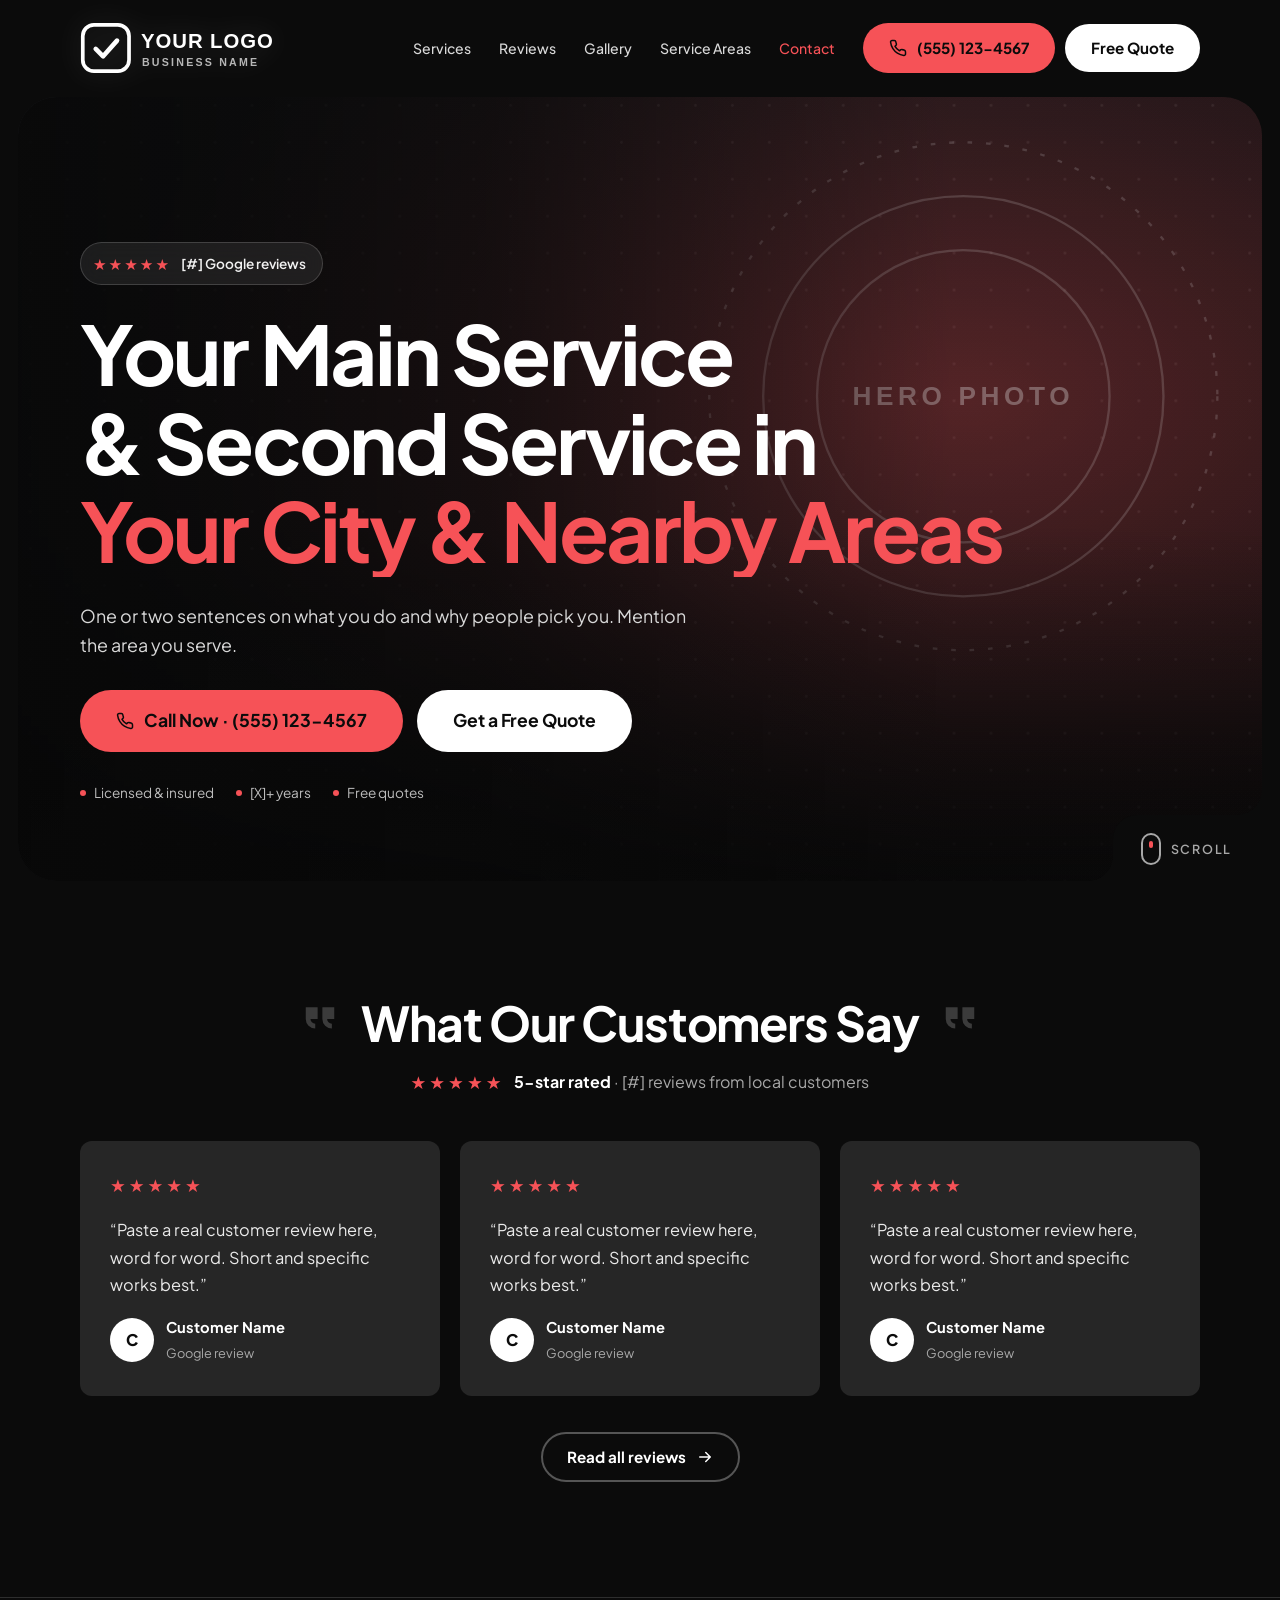
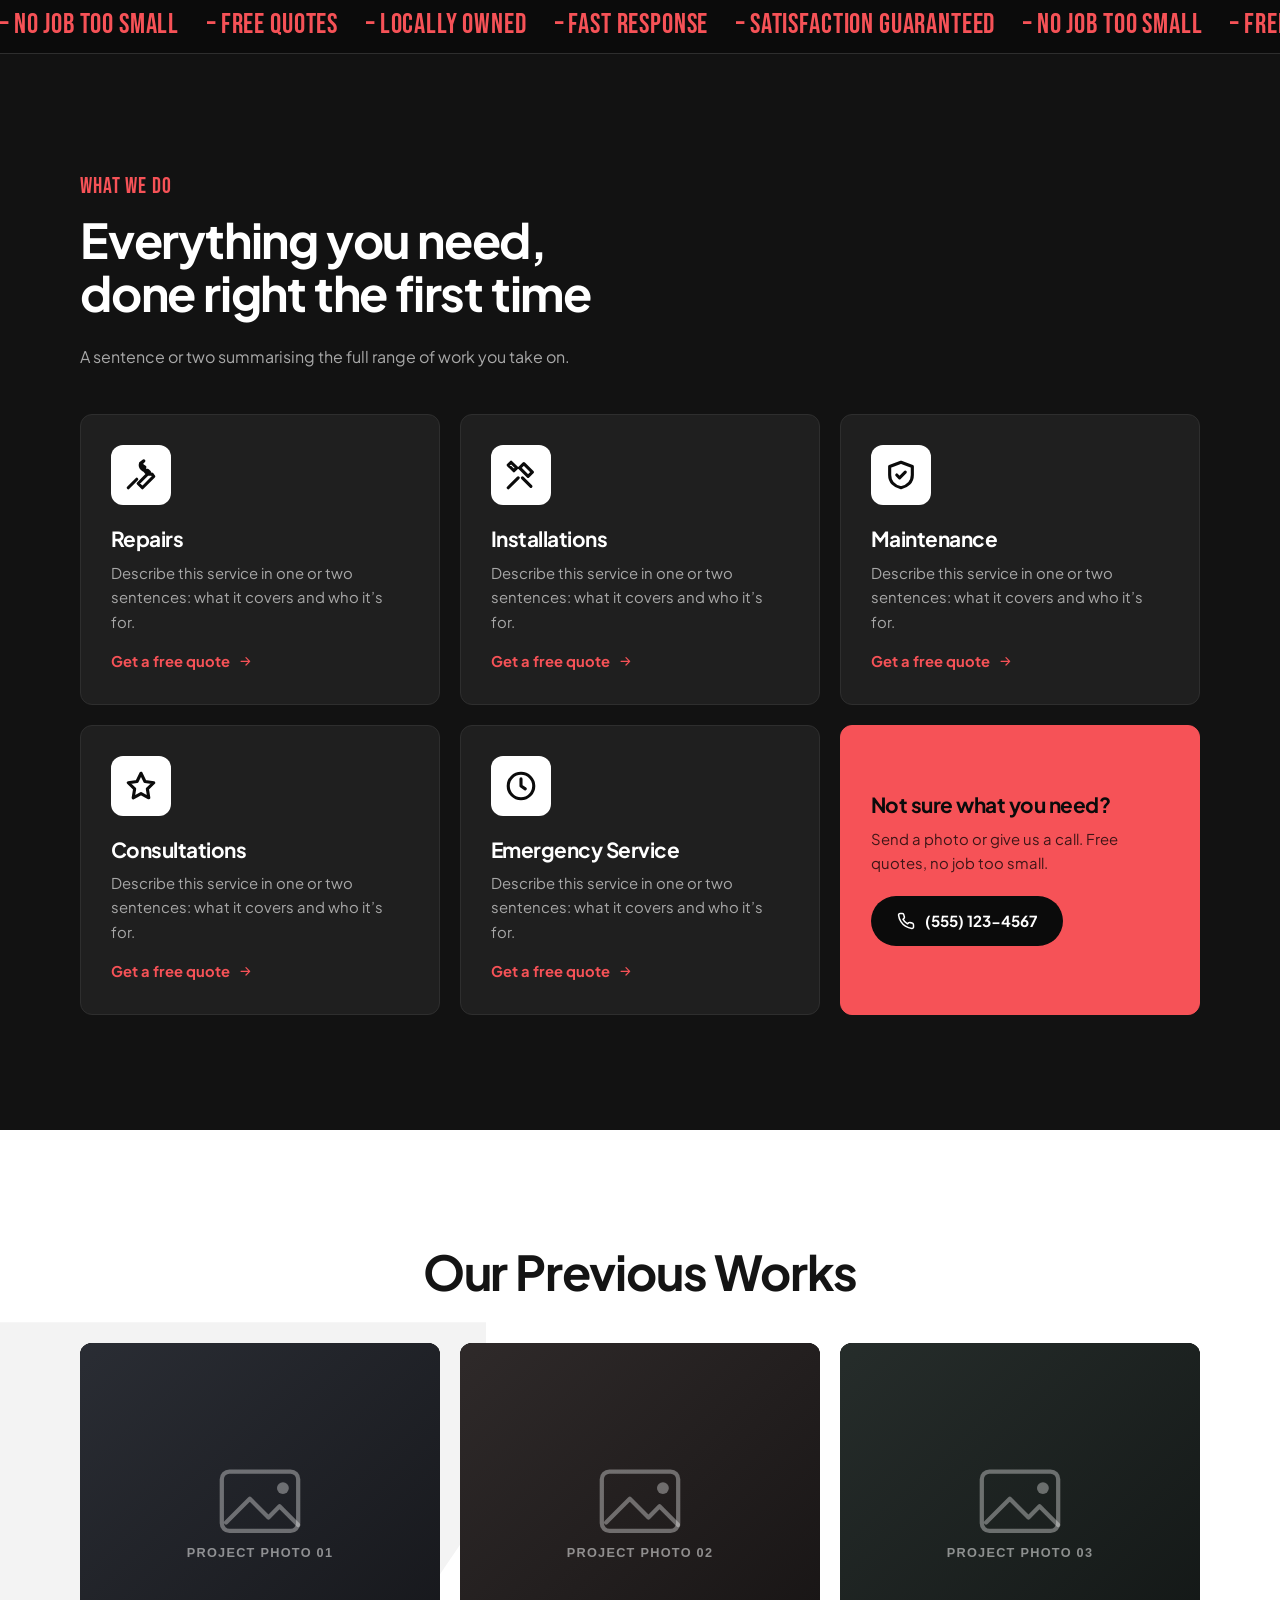
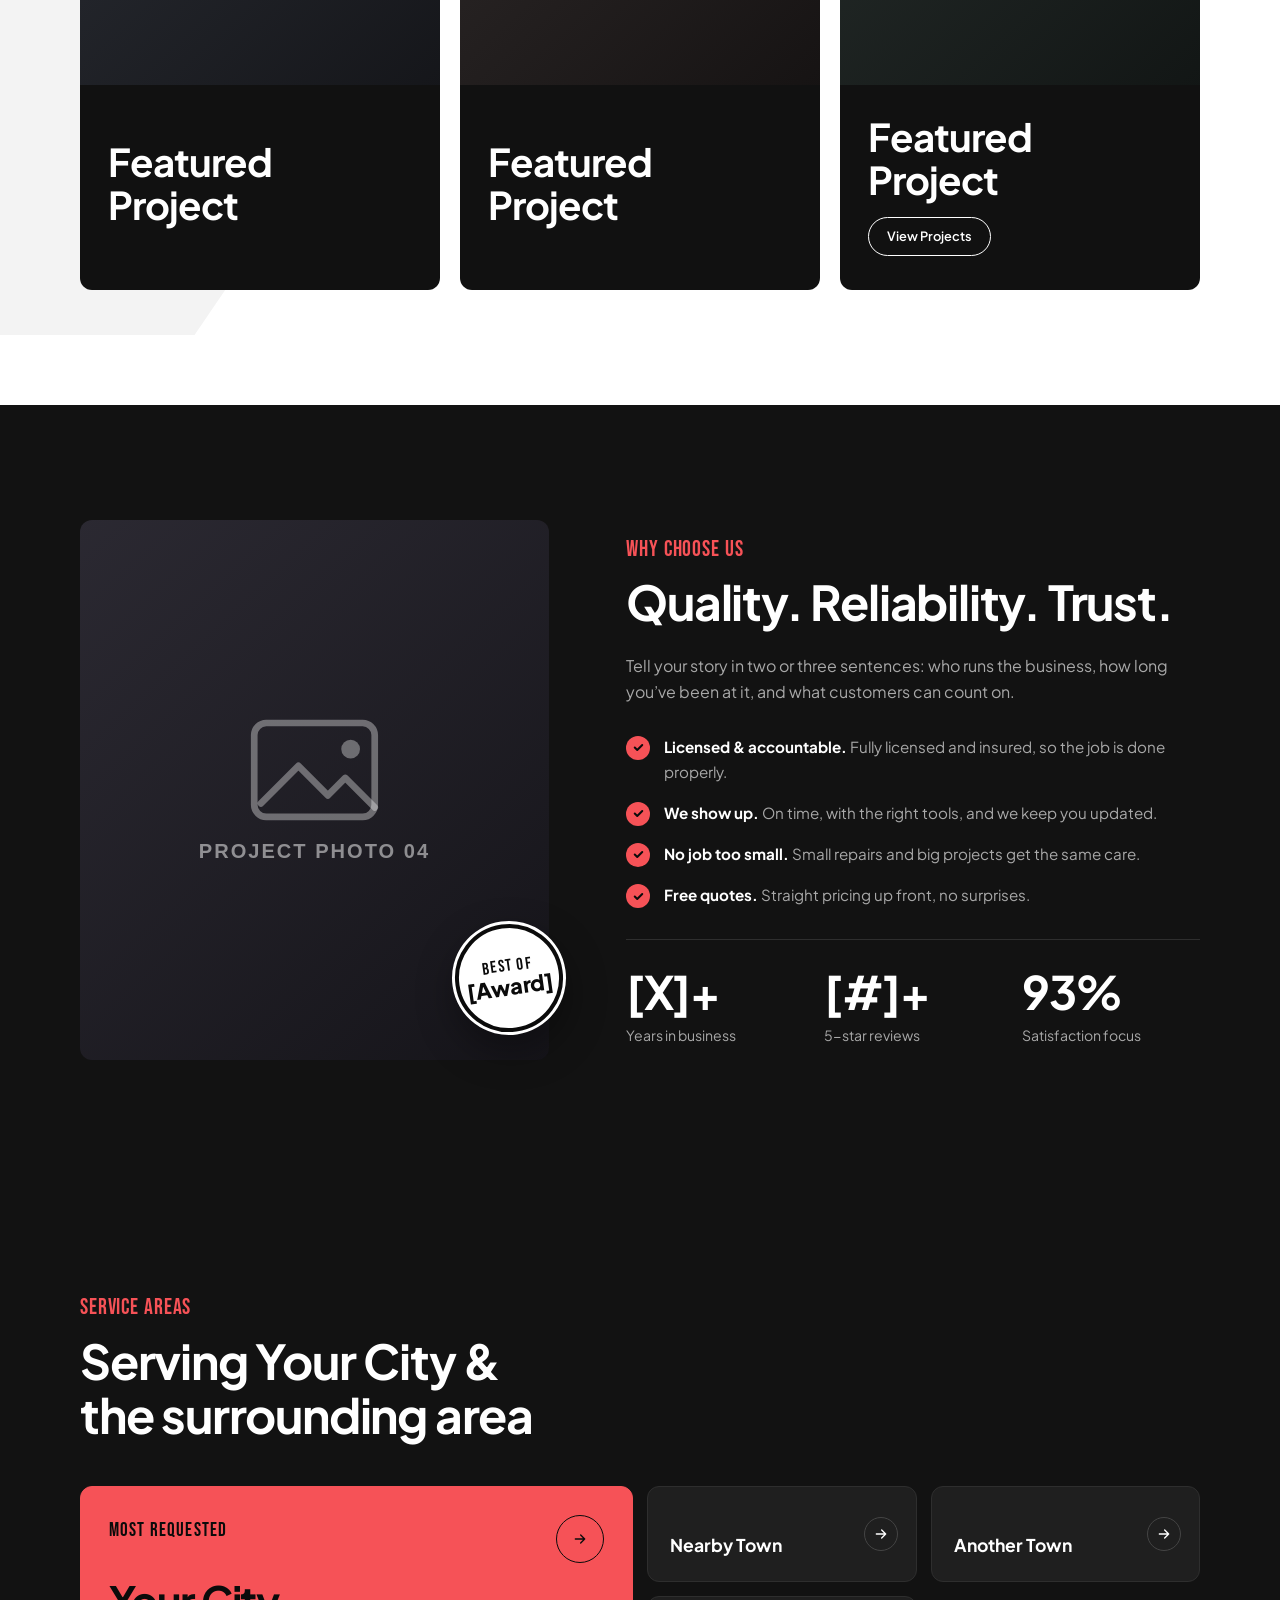
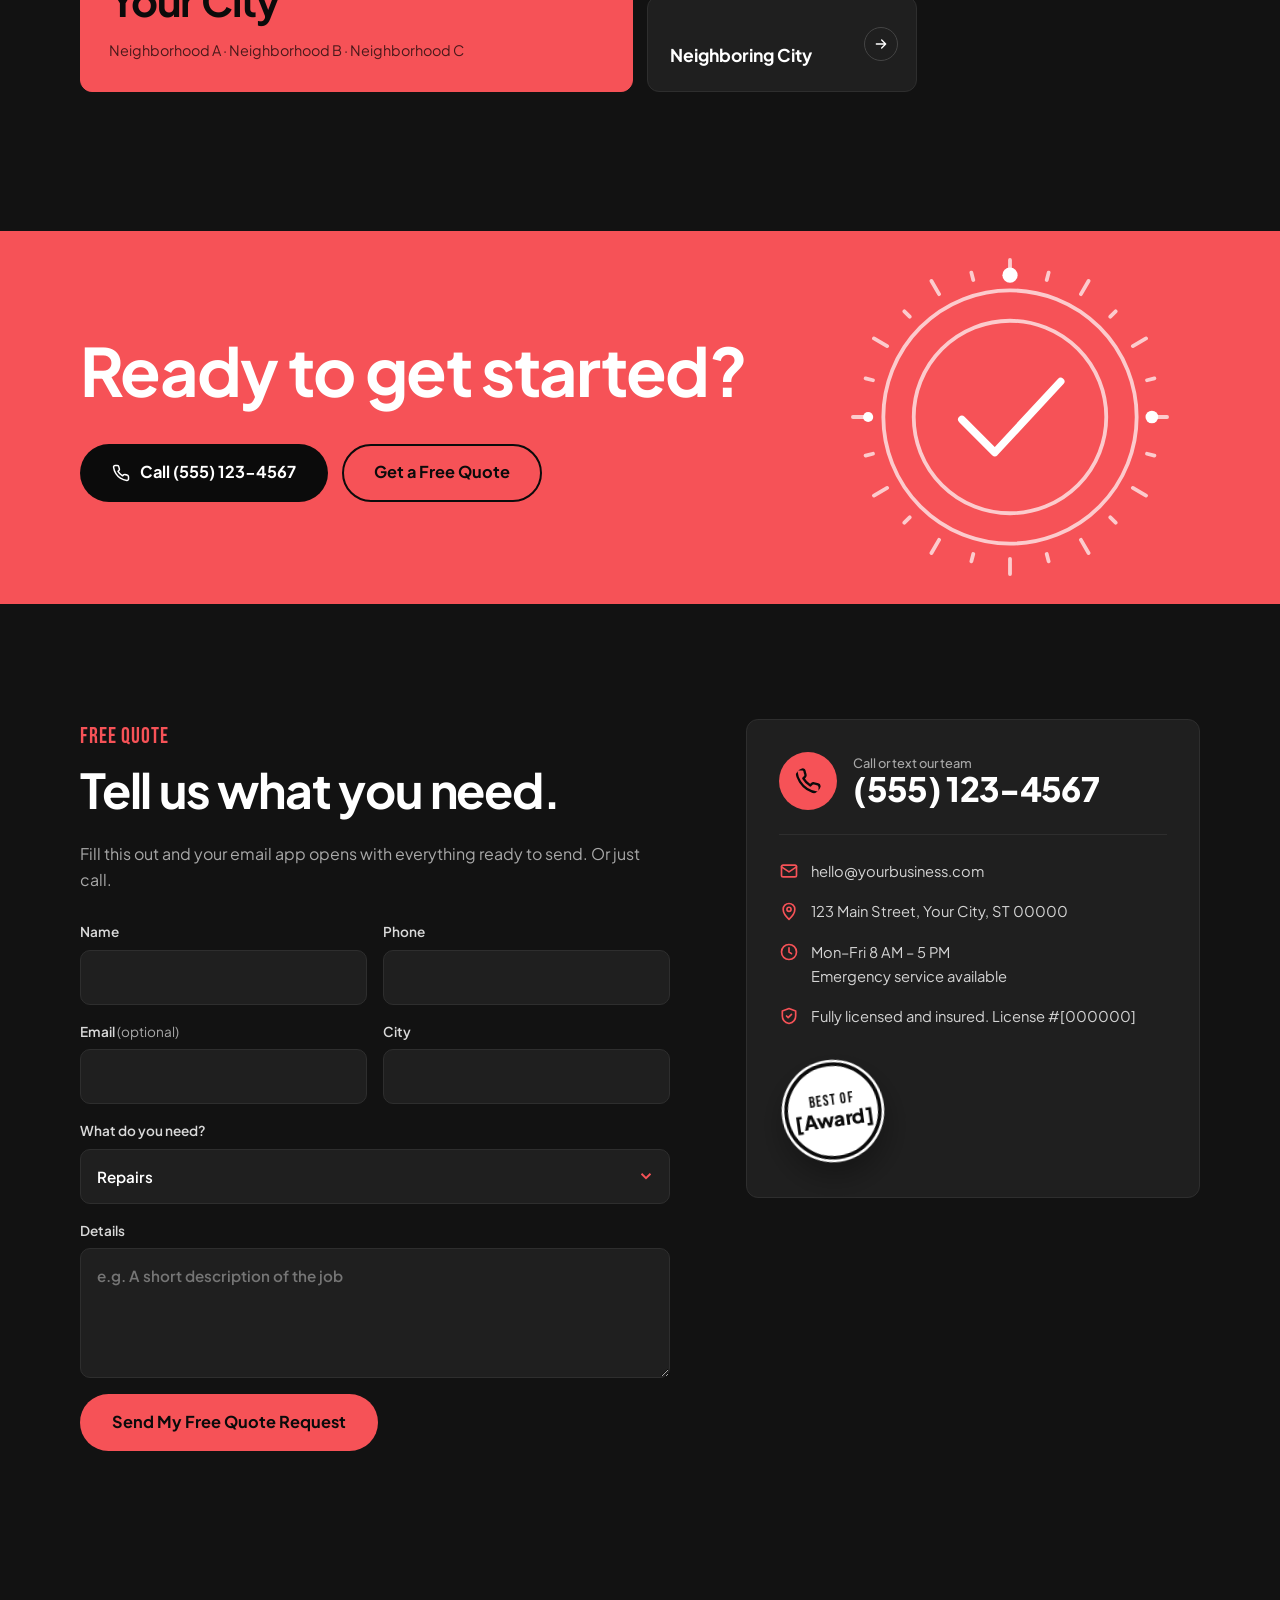
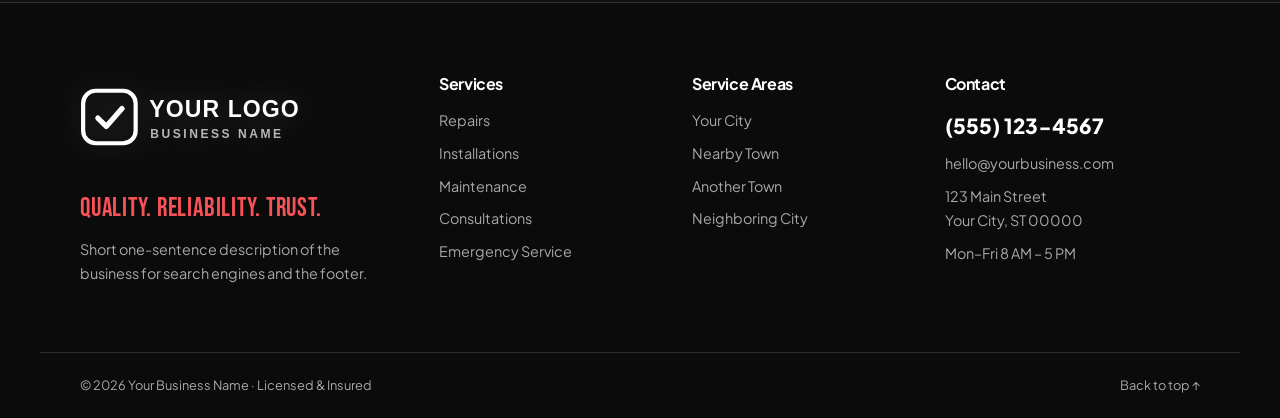
==== index.html @ 2f32daa3 "Local business website template A fast, mobile-first static site for any small local business: hero " ====
<!DOCTYPE html>
<html lang="en">
<head>
  <meta charset="UTF-8" />
  <meta name="viewport" content="width=device-width, initial-scale=1" />
  <title>Your Business Name | Your Main Service &amp; Second Service in Your City &amp; Nearby Areas</title>
  <meta name="description" content="Short one-sentence description of the business for search engines and the footer. Call (555) 123-4567." />
  <meta name="theme-color" content="#0b0b0b" />
  <link rel="canonical" href="https://www.yourbusiness.com/" />
  <link rel="icon" href="assets/img/favicon.svg" type="image/svg+xml" />
  <meta property="og:type" content="website" />
  <meta property="og:title" content="Your Business Name | Your Main Service &amp; Second Service in Your City &amp; Nearby Areas" />
  <meta property="og:description" content="Short one-sentence description of the business for search engines and the footer. Call (555) 123-4567." />
  <meta property="og:url" content="https://www.yourbusiness.com/" />
  <meta property="og:image" content="https://www.yourbusiness.com/assets/img/og-image.jpg" />
  <link rel="preload" href="assets/fonts/plus-jakarta-sans-400.woff2" as="font" type="font/woff2" crossorigin />
  <link rel="stylesheet" href="assets/css/fonts.css" />
  <link rel="stylesheet" href="assets/css/styles.css" />
  <script type="application/ld+json">{"@context":"https://schema.org","@type":"LocalBusiness","name":"Your Business Name","slogan":"Quality. Reliability. Trust.","description":"Short one-sentence description of the business for search engines and the footer.","url":"https://www.yourbusiness.com/","telephone":"+15551234567","email":"hello@yourbusiness.com","address":{"@type":"PostalAddress","streetAddress":"123 Main Street","addressLocality":"Your City","addressRegion":"ST","postalCode":"00000","addressCountry":"US"},"openingHoursSpecification":[{"@type":"OpeningHoursSpecification","dayOfWeek":["Monday","Tuesday","Wednesday","Thursday","Friday"],"opens":"08:00","closes":"17:00"}],"areaServed":["Your City","Nearby Town","Another Town","Neighboring City"],"sameAs":[]}</script>
</head>
<body>
  <a class="skip-link" href="#main">Skip to content</a>
  <header class="site-header">
    <div class="container header-inner">
      
<a href="" class="logo" aria-label="Your Business Name home">
  <img src="assets/img/logo-white.svg" alt="Your Business Name" width="240" height="80" />
</a>
      <nav class="nav" aria-label="Main">
        <ul class="nav-menu" id="nav-menu">
          <li><a href="#services">Services</a></li>
          <li><a href="#reviews">Reviews</a></li>
          <li><a href="gallery/">Gallery</a></li>
          <li><a href="service-areas/">Service Areas</a></li>
          <li><a href="#contact">Contact</a></li>
        </ul>
      </nav>
      <div class="header-cta">
        <a href="tel:+15551234567" class="btn btn-red btn-call" aria-label="Call (555) 123-4567"><svg viewBox="0 0 24 24" aria-hidden="true"><path d="M22 16.9v3a2 2 0 0 1-2.2 2 19.8 19.8 0 0 1-8.6-3.1 19.5 19.5 0 0 1-6-6A19.8 19.8 0 0 1 2.1 4.2 2 2 0 0 1 4.1 2h3a2 2 0 0 1 2 1.7c.1.9.4 1.8.7 2.7a2 2 0 0 1-.5 2.1L8 9.8a16 16 0 0 0 6 6l1.3-1.3a2 2 0 0 1 2.1-.4c.9.3 1.8.6 2.7.7a2 2 0 0 1 1.7 2z"/></svg><span class="call-label">Call Now</span><span class="call-number">(555) 123-4567</span></a>
        <a href="#quote" class="btn btn-light">Free Quote</a>
        <button class="nav-toggle" aria-expanded="false" aria-controls="nav-menu" aria-label="Open menu"><span></span><span></span><span></span></button>
      </div>
    </div>
  </header>
  <main id="main">
    <section class="hero" aria-label="Intro">
      <div class="hero-frame">
        <div class="hero-bg photo" data-img="assets/img/hero.jpg" data-fallback="assets/img/placeholder/hero.svg" role="img" aria-label="Your Business Name"></div>
        <div class="hero-shade" aria-hidden="true"></div>
        <div class="hero-content">
          <a class="hero-rating" href="#reviews"><span class="stars" aria-hidden="true">★★★★★</span> [#] Google reviews</a>
          <h1 class="hero-title">
            <span class="line"><span>Your Main Service</span></span>
            <span class="line"><span>&amp; Second Service in</span></span>
            <span class="line"><span><em>Your City &amp; Nearby Areas</em></span></span>
          </h1>
          <p class="hero-lead">One or two sentences on what you do and why people pick you. Mention the area you serve.</p>
          <div class="hero-actions">
            <a href="tel:+15551234567" class="btn btn-red btn-xl"><svg viewBox="0 0 24 24" aria-hidden="true"><path d="M22 16.9v3a2 2 0 0 1-2.2 2 19.8 19.8 0 0 1-8.6-3.1 19.5 19.5 0 0 1-6-6A19.8 19.8 0 0 1 2.1 4.2 2 2 0 0 1 4.1 2h3a2 2 0 0 1 2 1.7c.1.9.4 1.8.7 2.7a2 2 0 0 1-.5 2.1L8 9.8a16 16 0 0 0 6 6l1.3-1.3a2 2 0 0 1 2.1-.4c.9.3 1.8.6 2.7.7a2 2 0 0 1 1.7 2z"/></svg> Call Now &middot; (555) 123-4567</a>
            <a href="#quote" class="btn btn-light btn-xl">Get a Free Quote</a>
          </div>
          <ul class="hero-trust"><li>Licensed &amp; insured</li><li>[X]+ years</li><li>Free quotes</li></ul>
        </div>
        <a class="hero-notch" href="#reviews" aria-label="Scroll to reviews">
          <span class="scroll-dot" aria-hidden="true"></span> Scroll
        </a>
      </div>
    </section>

    
  <section class="section reviews" id="reviews">
    <div class="container">
      <div class="section-title">
        <span class="title-mark" aria-hidden="true"><svg viewBox="0 0 32 32" aria-hidden="true"><path d="M4 6h10v10H8a4 4 0 0 0 4 4v4a8 8 0 0 1-8-8V6zm14 0h10v10h-6a4 4 0 0 0 4 4v4a8 8 0 0 1-8-8V6z" fill="currentColor" stroke="none"/></svg></span>
        <h2>What Our Customers Say</h2>
        <span class="title-mark" aria-hidden="true"><svg viewBox="0 0 32 32" aria-hidden="true"><path d="M4 6h10v10H8a4 4 0 0 0 4 4v4a8 8 0 0 1-8-8V6zm14 0h10v10h-6a4 4 0 0 0 4 4v4a8 8 0 0 1-8-8V6z" fill="currentColor" stroke="none"/></svg></span>
      </div>
      <div class="rating-summary">
        <span class="stars" aria-hidden="true">★★★★★</span>
        <span><strong>5-star rated</strong> &middot; [#] reviews from local customers</span>
      </div>
      <div class="review-grid">
        
        <figure class="review">
          <span class="stars" aria-label="5 out of 5 stars">★★★★★</span>
          <blockquote>“Paste a real customer review here, word for word. Short and specific works best.”</blockquote>
          <figcaption>
            <span class="avatar" aria-hidden="true">C</span>
            <span><strong>Customer Name</strong><small>Google review</small></span>
          </figcaption>
        </figure>
        <figure class="review">
          <span class="stars" aria-label="5 out of 5 stars">★★★★★</span>
          <blockquote>“Paste a real customer review here, word for word. Short and specific works best.”</blockquote>
          <figcaption>
            <span class="avatar" aria-hidden="true">C</span>
            <span><strong>Customer Name</strong><small>Google review</small></span>
          </figcaption>
        </figure>
        <figure class="review">
          <span class="stars" aria-label="5 out of 5 stars">★★★★★</span>
          <blockquote>“Paste a real customer review here, word for word. Short and specific works best.”</blockquote>
          <figcaption>
            <span class="avatar" aria-hidden="true">C</span>
            <span><strong>Customer Name</strong><small>Google review</small></span>
          </figcaption>
        </figure>
      </div>
      <div class="center-actions">
        <a href="https://www.google.com/search?q=Your+Business+Name+reviews" target="_blank" rel="noopener" class="btn btn-outline-light">Read all reviews <svg viewBox="0 0 24 24" aria-hidden="true"><path d="M5 12h14M13 6l6 6-6 6"/></svg></a>
      </div>
    </div>
  </section>

    
  <section class="band" aria-label="No job too small, Free quotes, Locally owned, Fast response, Satisfaction guaranteed">
    <div class="band-track"><div class="band-group"><span>&ndash; No job too small</span><span>&ndash; Free quotes</span><span>&ndash; Locally owned</span><span>&ndash; Fast response</span><span>&ndash; Satisfaction guaranteed</span></div><div class="band-group" aria-hidden="true"><span>&ndash; No job too small</span><span>&ndash; Free quotes</span><span>&ndash; Locally owned</span><span>&ndash; Fast response</span><span>&ndash; Satisfaction guaranteed</span></div></div>
  </section>

    <section class="section services" id="services">
      <div class="container">
        <div class="section-head">
          <p class="eyebrow">What We Do</p>
          <h2>Everything you need, done right the first time</h2>
          <p class="muted">A sentence or two summarising the full range of work you take on.</p>
        </div>
        
  <div class="service-grid">
    
    <article class="service" id="repairs">
      <div class="service-icon"><svg viewBox="0 0 24 24" aria-hidden="true"><path d="M14.7 6.3a4 4 0 0 0 5 5L21 13l-8 8-3-3 8-8-1.3-1.3a4 4 0 0 1-5-5L14 2l-1.8 1.8a4 4 0 0 0 2.5 2.5z"/><path d="M3 21l6-6"/></svg></div>
      <h3>Repairs</h3>
      <p>Describe this service in one or two sentences: what it covers and who it’s for.</p>
      <a href="#quote" class="text-link">Get a free quote <svg viewBox="0 0 24 24" aria-hidden="true"><path d="M5 12h14M13 6l6 6-6 6"/></svg></a>
    </article>
    <article class="service" id="installations">
      <div class="service-icon"><svg viewBox="0 0 24 24" aria-hidden="true"><path d="M3 21l7-7M14 4l6 6-3 3-6-6zM5 3l4 4-2 2-4-4z"/><path d="M13 14l6 6"/></svg></div>
      <h3>Installations</h3>
      <p>Describe this service in one or two sentences: what it covers and who it’s for.</p>
      <a href="#quote" class="text-link">Get a free quote <svg viewBox="0 0 24 24" aria-hidden="true"><path d="M5 12h14M13 6l6 6-6 6"/></svg></a>
    </article>
    <article class="service" id="maintenance">
      <div class="service-icon"><svg viewBox="0 0 24 24" aria-hidden="true"><path d="M12 3 4 6v6c0 5 3.5 8 8 9 4.5-1 8-4 8-9V6l-8-3z"/><path d="m9 12 2 2 4-4"/></svg></div>
      <h3>Maintenance</h3>
      <p>Describe this service in one or two sentences: what it covers and who it’s for.</p>
      <a href="#quote" class="text-link">Get a free quote <svg viewBox="0 0 24 24" aria-hidden="true"><path d="M5 12h14M13 6l6 6-6 6"/></svg></a>
    </article>
    <article class="service" id="consultations">
      <div class="service-icon"><svg viewBox="0 0 24 24" aria-hidden="true"><path d="m12 3 2.8 5.8 6.2.9-4.5 4.4 1 6.2L12 17.4 6.5 20.3l1-6.2L3 9.7l6.2-.9z"/></svg></div>
      <h3>Consultations</h3>
      <p>Describe this service in one or two sentences: what it covers and who it’s for.</p>
      <a href="#quote" class="text-link">Get a free quote <svg viewBox="0 0 24 24" aria-hidden="true"><path d="M5 12h14M13 6l6 6-6 6"/></svg></a>
    </article>
    <article class="service" id="emergency">
      <div class="service-icon"><svg viewBox="0 0 24 24" aria-hidden="true"><circle cx="12" cy="12" r="9"/><path d="M12 7v5l3 2"/></svg></div>
      <h3>Emergency Service</h3>
      <p>Describe this service in one or two sentences: what it covers and who it’s for.</p>
      <a href="#quote" class="text-link">Get a free quote <svg viewBox="0 0 24 24" aria-hidden="true"><path d="M5 12h14M13 6l6 6-6 6"/></svg></a>
    </article>
    <article class="service service-cta">
      <h3>Not sure what you need?</h3>
      <p>Send a photo or give us a call. Free quotes, no job too small.</p>
      <a href="tel:+15551234567" class="btn btn-black"><svg viewBox="0 0 24 24" aria-hidden="true"><path d="M22 16.9v3a2 2 0 0 1-2.2 2 19.8 19.8 0 0 1-8.6-3.1 19.5 19.5 0 0 1-6-6A19.8 19.8 0 0 1 2.1 4.2 2 2 0 0 1 4.1 2h3a2 2 0 0 1 2 1.7c.1.9.4 1.8.7 2.7a2 2 0 0 1-.5 2.1L8 9.8a16 16 0 0 0 6 6l1.3-1.3a2 2 0 0 1 2.1-.4c.9.3 1.8.6 2.7.7a2 2 0 0 1 1.7 2z"/></svg> (555) 123-4567</a>
    </article>
  </div>
      </div>
    </section>

    <section class="section works" id="work">
      <div class="works-shape" aria-hidden="true"></div>
      <div class="container">
        <h2 class="works-title">Our Previous Works</h2>
        <div class="work-grid">
          
          <article class="work-card">
            <div class="photo " data-img="assets/img/gallery/project-01.svg" role="img" aria-label="Featured Project"></div>
            <div class="work-body">
              <h3>Featured<br />Project</h3>
              
            </div>
          </article>
          <article class="work-card">
            <div class="photo " data-img="assets/img/gallery/project-02.svg" role="img" aria-label="Featured Project"></div>
            <div class="work-body">
              <h3>Featured<br />Project</h3>
              
            </div>
          </article>
          <article class="work-card">
            <div class="photo " data-img="assets/img/gallery/project-03.svg" role="img" aria-label="Featured Project"></div>
            <div class="work-body">
              <h3>Featured<br />Project</h3>
              <a href="gallery/" class="pill-link">View Projects</a>
            </div>
          </article>
        </div>
      </div>
    </section>

    <section class="section about" id="about">
      <div class="container about-grid">
        <div class="about-photo">
          <div class="photo " data-img="assets/img/gallery/project-04.svg" role="img" aria-label="Work by Your Business Name"></div>
          <span class="award-badge" role="img" aria-label="Best of [Award]"><span class="ab-top">Best of</span><span class="ab-name">[Award]</span></span>
        </div>
        <div>
          <p class="eyebrow">Why Choose Us</p>
          <h2>Quality. Reliability. Trust.</h2>
          <p class="muted">Tell your story in two or three sentences: who runs the business, how long you’ve been at it, and what customers can count on.</p>
          <ul class="checks">
            <li><strong>Licensed &amp; accountable.</strong> Fully licensed and insured, so the job is done properly.</li>
            <li><strong>We show up.</strong> On time, with the right tools, and we keep you updated.</li>
            <li><strong>No job too small.</strong> Small repairs and big projects get the same care.</li>
            <li><strong>Free quotes.</strong> Straight pricing up front, no surprises.</li>
          </ul>
          <div class="stats">
            <div class="stat"><strong>[X]+</strong><span>Years in business</span></div>
            <div class="stat"><strong>[#]+</strong><span>5-star reviews</span></div>
            <div class="stat"><strong data-count="100" data-suffix="%">100%</strong><span>Satisfaction focus</span></div>
          </div>
        </div>
      </div>
    </section>

    <section class="section areas" id="areas">
      <div class="container">
        <div class="section-head">
          <p class="eyebrow">Service Areas</p>
          <h2>Serving Your City &amp; the surrounding area</h2>
        </div>
        <div class="area-grid">
          <a class="area-card area-featured" href="service-areas/your-city/" data-label="Most requested">
            <span class="area-name">Your City</span>
            <span class="area-note">Neighborhood A · Neighborhood B · Neighborhood C</span>
            <span class="area-arrow"><svg viewBox="0 0 24 24" aria-hidden="true"><path d="M5 12h14M13 6l6 6-6 6"/></svg></span>
          </a>
          <a class="area-card" href="service-areas/nearby-town/">
            <span class="area-name">Nearby Town</span>
            
            <span class="area-arrow"><svg viewBox="0 0 24 24" aria-hidden="true"><path d="M5 12h14M13 6l6 6-6 6"/></svg></span>
          </a>
          <a class="area-card" href="service-areas/another-town/">
            <span class="area-name">Another Town</span>
            
            <span class="area-arrow"><svg viewBox="0 0 24 24" aria-hidden="true"><path d="M5 12h14M13 6l6 6-6 6"/></svg></span>
          </a>
          <a class="area-card" href="service-areas/neighboring-city/">
            <span class="area-name">Neighboring City</span>
            
            <span class="area-arrow"><svg viewBox="0 0 24 24" aria-hidden="true"><path d="M5 12h14M13 6l6 6-6 6"/></svg></span>
          </a>
        </div>
      </div>
    </section>

    
  <section class="cta-band">
    <div class="container cta-inner">
      <h2>Ready to get started?</h2>
      <div class="cta-actions">
        <a href="tel:+15551234567" class="btn btn-black btn-lg"><svg viewBox="0 0 24 24" aria-hidden="true"><path d="M22 16.9v3a2 2 0 0 1-2.2 2 19.8 19.8 0 0 1-8.6-3.1 19.5 19.5 0 0 1-6-6A19.8 19.8 0 0 1 2.1 4.2 2 2 0 0 1 4.1 2h3a2 2 0 0 1 2 1.7c.1.9.4 1.8.7 2.7a2 2 0 0 1-.5 2.1L8 9.8a16 16 0 0 0 6 6l1.3-1.3a2 2 0 0 1 2.1-.4c.9.3 1.8.6 2.7.7a2 2 0 0 1 1.7 2z"/></svg> Call (555) 123-4567</a>
        <a href="#quote" class="btn btn-white btn-lg">Get a Free Quote</a>
      </div>
      <svg class="cta-art" viewBox="0 0 300 260" aria-hidden="true">
        <g class="badge-art">
          <circle class="draw" cx="150" cy="130" r="100"/>
          <path class="draw" d="M262.0 130.0L274.0 130.0M258.2 159.0L264.0 160.5M247.0 186.0L257.4 192.0M229.2 209.2L233.4 213.4M206.0 227.0L212.0 237.4M179.0 238.2L180.5 244.0M150.0 242.0L150.0 254.0M121.0 238.2L119.5 244.0M94.0 227.0L88.0 237.4M70.8 209.2L66.6 213.4M53.0 186.0L42.6 192.0M41.8 159.0L36.0 160.5M38.0 130.0L26.0 130.0M41.8 101.0L36.0 99.5M53.0 74.0L42.6 68.0M70.8 50.8L66.6 46.6M94.0 33.0L88.0 22.6M121.0 21.8L119.5 16.0M150.0 18.0L150.0 6.0M179.0 21.8L180.5 16.0M206.0 33.0L212.0 22.6M229.2 50.8L233.4 46.6M247.0 74.0L257.4 68.0M258.2 101.0L264.0 99.5"/>
          <circle class="draw" cx="150" cy="130" r="76"/>
          <path class="draw check" d="M112 132l26 26 52-56"/>
        </g>
        <g class="orbit">
          <circle class="pulse" cx="150" cy="18" r="6" style="--d:0s"/>
          <circle class="pulse" cx="262" cy="130" r="5" style="--d:.6s"/>
          <circle class="pulse" cx="38" cy="130" r="4" style="--d:1.2s"/>
        </g>
      </svg>
    </div>
  </section>
    
  <section class="section contact" id="contact">
    <div class="container contact-grid">
      <div id="quote">
        <p class="eyebrow">Free Quote</p>
        <h2>Tell us what you need.</h2>
        <p class="muted">Fill this out and your email app opens with everything ready to send. Or just call.</p>
        <form class="quote-form" id="quote-form" data-email="hello@yourbusiness.com" data-phone="(555) 123-4567" novalidate>
          <div class="form-row">
            <label><span>Name</span><input type="text" name="name" required autocomplete="name" /></label>
            <label><span>Phone</span><input type="tel" name="phone" required autocomplete="tel" /></label>
          </div>
          <div class="form-row">
            <label><span>Email <em>(optional)</em></span><input type="email" name="email" autocomplete="email" /></label>
            <label><span>City</span><input type="text" name="city" value="" autocomplete="address-level2" /></label>
          </div>
          <label><span>What do you need?</span>
            <select name="service">
              <option>Repairs</option><option>Installations</option><option>Maintenance</option><option>Consultations</option><option>Emergency Service</option>
              <option>Emergency service</option><option>Something else</option>
            </select>
          </label>
          <label><span>Details</span><textarea name="message" rows="4" required placeholder="e.g. A short description of the job"></textarea></label>
          <button type="submit" class="btn btn-red btn-lg">Send My Free Quote Request</button>
          <p class="form-status" role="status" aria-live="polite"></p>
        </form>
      </div>
      <aside class="contact-info">
        <a class="big-phone" href="tel:+15551234567"><svg viewBox="0 0 24 24" aria-hidden="true"><path d="M22 16.9v3a2 2 0 0 1-2.2 2 19.8 19.8 0 0 1-8.6-3.1 19.5 19.5 0 0 1-6-6A19.8 19.8 0 0 1 2.1 4.2 2 2 0 0 1 4.1 2h3a2 2 0 0 1 2 1.7c.1.9.4 1.8.7 2.7a2 2 0 0 1-.5 2.1L8 9.8a16 16 0 0 0 6 6l1.3-1.3a2 2 0 0 1 2.1-.4c.9.3 1.8.6 2.7.7a2 2 0 0 1 1.7 2z"/></svg><span><small>Call or text our team</small>(555) 123-4567</span></a>
        <ul class="info-list">
          <li><svg viewBox="0 0 24 24" aria-hidden="true"><rect x="3" y="5" width="18" height="14" rx="2"/><path d="m3 7 9 6 9-6"/></svg><a href="mailto:hello@yourbusiness.com">hello@yourbusiness.com</a></li>
          <li><svg viewBox="0 0 24 24" aria-hidden="true"><path d="M12 22s-7-6.2-7-12a7 7 0 1 1 14 0c0 5.8-7 12-7 12z"/><circle cx="12" cy="10" r="2.5"/></svg><a href="https://maps.google.com/?q=123%20Main%20Street%2C%20Your%20City%2C%20ST%2000000" target="_blank" rel="noopener">123 Main Street, Your City, ST 00000</a></li>
          <li><svg viewBox="0 0 24 24" aria-hidden="true"><circle cx="12" cy="12" r="9"/><path d="M12 7v5l3 2"/></svg><span>Mon–Fri 8 AM – 5 PM<br />Emergency service available</span></li>
          <li><svg viewBox="0 0 24 24" aria-hidden="true"><path d="M12 3 4 6v6c0 5 3.5 8 8 9 4.5-1 8-4 8-9V6l-8-3z"/><path d="m9 12 2 2 4-4"/></svg><span>Fully licensed and insured. License #[000000]</span></li>
        </ul>
        <span class="award-badge" role="img" aria-label="Best of [Award]"><span class="ab-top">Best of</span><span class="ab-name">[Award]</span></span>
      </aside>
    </div>
  </section>

  </main>
  <footer class="site-footer">
    <div class="container footer-grid">
      <div class="footer-brand">
        
<a href="" class="logo" aria-label="Your Business Name home">
  <img src="assets/img/logo-white.svg" alt="Your Business Name" width="240" height="80" />
</a>
        <p class="footer-tagline">Quality. Reliability. Trust.</p>
        <p>Short one-sentence description of the business for search engines and the footer.</p>
      </div>
      <div>
        <h4>Services</h4>
        <ul><li><a href="#repairs">Repairs</a></li><li><a href="#installations">Installations</a></li><li><a href="#maintenance">Maintenance</a></li><li><a href="#consultations">Consultations</a></li><li><a href="#emergency">Emergency Service</a></li></ul>
      </div>
      <div>
        <h4>Service Areas</h4>
        <ul><li><a href="service-areas/your-city/">Your City</a></li><li><a href="service-areas/nearby-town/">Nearby Town</a></li><li><a href="service-areas/another-town/">Another Town</a></li><li><a href="service-areas/neighboring-city/">Neighboring City</a></li></ul>
      </div>
      <div>
        <h4>Contact</h4>
        <ul>
          <li><a href="tel:+15551234567" class="footer-phone">(555) 123-4567</a></li>
          <li><a href="mailto:hello@yourbusiness.com">hello@yourbusiness.com</a></li>
          <li>123 Main Street<br />Your City, ST 00000</li>
          <li>Mon–Fri 8 AM – 5 PM</li>
        </ul>
        
      </div>
    </div>
    <div class="container footer-bottom">
      <span>&copy; <span id="year">2026</span> Your Business Name &middot; Licensed &amp; Insured</span>
      <a href="#main">Back to top &uarr;</a>
    </div>
  </footer>
  <div class="mobile-bar">
    <a href="tel:+15551234567" class="btn btn-red"><svg viewBox="0 0 24 24" aria-hidden="true"><path d="M22 16.9v3a2 2 0 0 1-2.2 2 19.8 19.8 0 0 1-8.6-3.1 19.5 19.5 0 0 1-6-6A19.8 19.8 0 0 1 2.1 4.2 2 2 0 0 1 4.1 2h3a2 2 0 0 1 2 1.7c.1.9.4 1.8.7 2.7a2 2 0 0 1-.5 2.1L8 9.8a16 16 0 0 0 6 6l1.3-1.3a2 2 0 0 1 2.1-.4c.9.3 1.8.6 2.7.7a2 2 0 0 1 1.7 2z"/></svg> Call Now</a>
    <a href="#quote" class="btn btn-light">Free Quote</a>
  </div>
  <script src="assets/js/main.js" defer></script>
</body>
</html>
---- assets/css/fonts.css ----
/* Self-hosted Google Fonts (latin): Plus Jakarta Sans & Bebas Neue, SIL Open Font License */
@font-face {
  font-family: 'Bebas Neue';
  font-style: normal;
  font-weight: 400;
  font-display: swap;
  src: url("../fonts/bebas-neue-400.woff2") format('woff2');
  unicode-range: U+0000-00FF, U+0131, U+0152-0153, U+02BB-02BC, U+02C6, U+02DA, U+02DC, U+0304, U+0308, U+0329, U+2000-206F, U+20AC, U+2122, U+2191, U+2193, U+2212, U+2215, U+FEFF, U+FFFD;
}
@font-face {
  font-family: 'Plus Jakarta Sans';
  font-style: normal;
  font-weight: 400;
  font-display: swap;
  src: url("../fonts/plus-jakarta-sans-400.woff2") format('woff2');
  unicode-range: U+0000-00FF, U+0131, U+0152-0153, U+02BB-02BC, U+02C6, U+02DA, U+02DC, U+0304, U+0308, U+0329, U+2000-206F, U+20AC, U+2122, U+2191, U+2193, U+2212, U+2215, U+FEFF, U+FFFD;
}
@font-face {
  font-family: 'Plus Jakarta Sans';
  font-style: normal;
  font-weight: 500;
  font-display: swap;
  src: url("../fonts/plus-jakarta-sans-400.woff2") format('woff2');
  unicode-range: U+0000-00FF, U+0131, U+0152-0153, U+02BB-02BC, U+02C6, U+02DA, U+02DC, U+0304, U+0308, U+0329, U+2000-206F, U+20AC, U+2122, U+2191, U+2193, U+2212, U+2215, U+FEFF, U+FFFD;
}
@font-face {
  font-family: 'Plus Jakarta Sans';
  font-style: normal;
  font-weight: 600;
  font-display: swap;
  src: url("../fonts/plus-jakarta-sans-400.woff2") format('woff2');
  unicode-range: U+0000-00FF, U+0131, U+0152-0153, U+02BB-02BC, U+02C6, U+02DA, U+02DC, U+0304, U+0308, U+0329, U+2000-206F, U+20AC, U+2122, U+2191, U+2193, U+2212, U+2215, U+FEFF, U+FFFD;
}
@font-face {
  font-family: 'Plus Jakarta Sans';
  font-style: normal;
  font-weight: 700;
  font-display: swap;
  src: url("../fonts/plus-jakarta-sans-400.woff2") format('woff2');
  unicode-range: U+0000-00FF, U+0131, U+0152-0153, U+02BB-02BC, U+02C6, U+02DA, U+02DC, U+0304, U+0308, U+0329, U+2000-206F, U+20AC, U+2122, U+2191, U+2193, U+2212, U+2215, U+FEFF, U+FFFD;
}
@font-face {
  font-family: 'Plus Jakarta Sans';
  font-style: normal;
  font-weight: 800;
  font-display: swap;
  src: url("../fonts/plus-jakarta-sans-400.woff2") format('woff2');
  unicode-range: U+0000-00FF, U+0131, U+0152-0153, U+02BB-02BC, U+02C6, U+02DA, U+02DC, U+0304, U+0308, U+0329, U+2000-206F, U+20AC, U+2122, U+2191, U+2193, U+2212, U+2215, U+FEFF, U+FFFD;
}
---- assets/css/styles.css ----
/* =========================================================
   Local business site template: styles
   Change the brand colors in :root below (--red is the accent color).
   Brand: black & white, with red (#F65257) as the one accent
   ========================================================= */

:root {
  --red: #f65257;
  --red-dark: #e23c42;
  --black: #0b0b0b;
  --bg: #121212;
  --card: #1f1f1f;
  --card-2: #262626;
  --line: #2e2e2e;
  --white: #fff;
  --off: #f3f3f3;
  --text-dark: #141414;
  --muted: #a8a8a8;
  --muted-dark: #5d5d5d;

  --font: "Plus Jakarta Sans", system-ui, -apple-system, "Segoe UI", sans-serif;
  --font-accent: "Bebas Neue", "Oswald", Impact, "Arial Narrow", sans-serif;

  --radius: 12px;
  --pill: 999px;
  --container: 1200px;
  --gutter: clamp(16px, 4vw, 40px);
  --header-h: 96px;
}

*, *::before, *::after { box-sizing: border-box; }
html { scroll-behavior: smooth; scroll-padding-top: 108px; }
@media (prefers-reduced-motion: reduce) {
  html { scroll-behavior: auto; }
  *, *::before, *::after { animation: none !important; transition: none !important; }
}

body {
  margin: 0;
  font-family: var(--font);
  font-size: 16px;
  line-height: 1.65;
  color: var(--white);
  background: var(--bg);
  -webkit-font-smoothing: antialiased;
  overflow-x: hidden;
}
img { max-width: 100%; display: block; }
a { color: inherit; }
h1, h2, h3, h4 { text-wrap: balance; font-weight: 700; line-height: 1.12; letter-spacing: -0.025em; margin: 0 0 .5em; }
h1 { font-size: clamp(2.3rem, 5.4vw, 4.2rem); }
h2 { font-size: clamp(1.9rem, 3.8vw, 3rem); }
h3 { font-size: 1.3rem; }
p { margin: 0 0 1em; }
svg { width: 1em; height: 1em; fill: none; stroke: currentColor; stroke-width: 2; stroke-linecap: round; stroke-linejoin: round; flex-shrink: 0; }

.container { width: 100%; max-width: var(--container); margin: 0 auto; padding: 0 var(--gutter); }
.skip-link { position: absolute; left: -999px; top: 8px; z-index: 999; background: var(--red); color: var(--black); padding: 8px 14px; font-weight: 700; }
.skip-link:focus { left: 8px; }
:focus-visible { outline: 3px solid var(--red); outline-offset: 3px; }
.muted { color: var(--muted); }
.center { text-align: center; }

.eyebrow {
  font-family: var(--font-accent);
  font-size: 1.35rem;
  letter-spacing: .04em;
  color: var(--red);
  margin: 0 0 8px;
}

/* ---------- Buttons ---------- */
.btn {
  display: inline-flex; align-items: center; justify-content: center; gap: 10px;
  font-family: var(--font); font-weight: 700; font-size: .95rem;
  text-decoration: none; white-space: nowrap; line-height: 1;
  padding: 14px 24px; border-radius: var(--pill);
  border: 2px solid transparent; cursor: pointer;
  transition: transform .15s ease, background .15s ease, color .15s ease, border-color .15s ease, box-shadow .15s ease;
}
.btn:hover { transform: translateY(-2px); }
.btn:active { transform: none; }
.btn svg { width: 18px; height: 18px; }
.btn-lg { padding: 18px 30px; font-size: 1.02rem; }
.btn-xl { padding: 20px 34px; font-size: 1.1rem; }
.btn-light { background: var(--white); color: var(--black); }
.btn-light:hover { background: #e9e9e9; box-shadow: 0 10px 30px rgba(255, 255, 255, .15); }
.btn-red { background: var(--red); color: var(--black); }
.btn-red:hover { background: #ff6a6e; box-shadow: 0 10px 30px rgba(246, 82, 87, .3); }
.btn-black { background: var(--black); color: var(--white); }
.btn-black:hover { background: #222; }
.btn-white { background: transparent; color: var(--black); border-color: var(--black); }
.btn-white:hover { background: var(--white); border-color: var(--white); }
.btn-outline-light { border-color: #555; color: var(--white); }
.btn-outline-light:hover { border-color: var(--red); color: var(--red); }

.pill {
  display: inline-flex; align-items: center;
  padding: 7px 14px; border-radius: var(--pill);
  border: 1px solid #3a3a3a; color: #e6e6e6;
  font-size: .8rem; font-weight: 600;
}
.pill-red { background: var(--red); color: var(--black); border-color: var(--red); }

.text-link {
  display: inline-flex; align-items: center; gap: 8px;
  color: var(--red); font-weight: 700; font-size: .92rem; text-decoration: none;
}
.text-link svg { transition: transform .15s; }
.text-link:hover svg { transform: translateX(4px); }

/* =========================================================
   Header
   ========================================================= */
.site-header {
  position: sticky; top: 0; z-index: 50;
  background: rgba(11, 11, 11, .92);
  backdrop-filter: blur(10px);
  border-bottom: 1px solid transparent;
  transition: border-color .2s;
}
.site-header.scrolled { border-color: var(--line); }
.header-inner { display: flex; align-items: center; gap: 28px; min-height: var(--header-h); }

.logo { display: inline-flex; align-items: center; text-decoration: none; flex-shrink: 0; }
.logo img { height: 74px; width: auto; filter: drop-shadow(0 0 14px rgba(255, 255, 255, .18)); transition: transform .25s ease, filter .25s ease; }
.logo:hover img { transform: scale(1.04); filter: drop-shadow(0 0 20px rgba(255, 255, 255, .3)); }
.site-footer .logo img { height: 84px; }

.nav { margin-left: auto; }
.nav-menu { list-style: none; display: flex; gap: 28px; margin: 0; padding: 0; }
.nav-menu a { text-decoration: none; font-size: .88rem; font-weight: 500; color: #d9d9d9; transition: color .15s; }
.nav-menu a:hover, .nav-menu a.active { color: var(--red); }
.header-cta { display: flex; align-items: center; gap: 10px; }
.btn-call .call-label { display: none; }
.nav-toggle { display: none; }

/* =========================================================
   Photo slots: show the real photo when present,
   otherwise a subtle dark pattern (never a broken image)
   ========================================================= */
.photo {
  position: relative;
  background-color: #151515;
  background-image: url("../img/pattern.svg"), radial-gradient(circle at 50% 40%, #262626, #0e0e0e 70%);
  background-size: 48px 48px, cover;
  background-position: center;
}
.photo.has-img { background-image: var(--photo); background-size: cover; }

/* =========================================================
   Hero
   ========================================================= */
.hero { background: var(--black); padding: 0 clamp(10px, 1.4vw, 20px); }
.hero-frame {
  position: relative; isolation: isolate; overflow: hidden;
  min-height: clamp(560px, calc(100svh - var(--header-h) - 20px), 900px);
  border-radius: clamp(22px, 3vw, 40px);
  display: flex; align-items: flex-end;
  background: #0d0d0d;
}
@media (min-width: 601px) { .hero-frame { border-bottom-right-radius: 0; } }
.hero-bg {
  position: absolute; inset: -6% 0 0; z-index: -3;
  background-position: center 40%;
  transform: scale(1.12);
  transition: transform 2.4s cubic-bezier(.2, .7, .2, 1);
  will-change: transform;
}
.hero.ready .hero-bg { transform: scale(1) translateY(var(--parallax, 0px)); transition-duration: 2.4s, 0s; }
.hero-shade {
  position: absolute; inset: 0; z-index: -2;
  background:
    linear-gradient(90deg, rgba(8, 8, 8, .92) 0%, rgba(8, 8, 8, .7) 38%, rgba(8, 8, 8, .15) 75%),
    linear-gradient(0deg, rgba(8, 8, 8, .85) 0%, rgba(8, 8, 8, 0) 45%);
}
.hero-content {
  width: 100%; max-width: var(--container); margin: 0 auto;
  padding: clamp(40px, 6vw, 80px) var(--gutter) clamp(44px, 6vw, 84px);
}
.hero-rating {
  display: inline-flex; align-items: center; gap: 10px;
  padding: 8px 16px 8px 12px; margin-bottom: 26px;
  border-radius: var(--pill); text-decoration: none;
  font-size: .85rem; font-weight: 600; color: #f1f1f1;
  background: rgba(255, 255, 255, .08); border: 1px solid rgba(255, 255, 255, .16);
  backdrop-filter: blur(10px);
  transition: background .2s, border-color .2s;
}
.hero-rating:hover { background: rgba(255, 255, 255, .14); border-color: rgba(255, 255, 255, .3); }
.hero-rating .stars { font-size: .95rem; letter-spacing: 2px; }
@media (max-width: 600px) { .hero-rating { font-size: .74rem; white-space: nowrap; gap: 6px; padding: 7px 12px 7px 10px; } .hero-rating .stars { font-size: .8rem; letter-spacing: 1px; } }
.hero-title { font-size: clamp(2.5rem, 6.4vw, 5.6rem); line-height: 1.02; letter-spacing: -.035em; margin: 0 0 24px; max-width: 12.5em; }
.hero-title .line { display: block; overflow: hidden; padding-bottom: .06em; }
.hero-title .line > span { display: inline-block; transform: translateY(105%); transition: transform 1s cubic-bezier(.2, .8, .2, 1); }
.hero-title em { font-style: normal; color: var(--red); }
.hero.ready .hero-title .line > span { transform: none; }
.hero.ready .hero-title .line:nth-child(2) > span { transition-delay: .12s; }
.hero.ready .hero-title .line:nth-child(3) > span { transition-delay: .24s; }
.hero-content .hero-rating, .hero-content .hero-lead, .hero-content .hero-actions, .hero-content .hero-trust {
  opacity: 0; transform: translateY(16px); transition: opacity .8s ease, transform .8s ease;
}
.hero.ready .hero-content .hero-rating { opacity: 1; transform: none; }
.hero.ready .hero-content .hero-lead { opacity: 1; transform: none; transition-delay: .45s; }
.hero.ready .hero-content .hero-actions { opacity: 1; transform: none; transition-delay: .6s; }
.hero.ready .hero-content .hero-trust { opacity: 1; transform: none; transition-delay: .75s; }
.hero-content .hero-lead { font-size: clamp(1rem, 1.4vw, 1.2rem); max-width: 34em; color: #d8d8d8; }
.hero-trust { list-style: none; padding: 0; margin: 30px 0 0; display: flex; flex-wrap: wrap; gap: 8px 22px; font-size: .85rem; color: #bdbdbd; }
.hero-trust li { display: flex; align-items: center; gap: 8px; }
.hero-trust li::before { content: ""; width: 6px; height: 6px; border-radius: 50%; background: var(--red); }

/* Notch: a cut-out tab in the hero's bottom-right corner with inverted rounded corners */
.hero-notch {
  --r: 24px;
  position: absolute; right: 0; bottom: 0; z-index: 2;
  display: flex; align-items: center; gap: 10px;
  padding: 18px 30px 16px 28px;
  background: var(--black); color: var(--muted);
  border-top-left-radius: var(--r);
  font-size: .78rem; font-weight: 600; letter-spacing: .14em; text-transform: uppercase; text-decoration: none;
}
.hero-notch::before, .hero-notch::after {
  content: ""; position: absolute; width: var(--r); height: var(--r);
  background: radial-gradient(circle at 0 0, transparent calc(var(--r) - .5px), var(--black) var(--r));
}
.hero-notch::before { right: 0; top: calc(-1 * var(--r)); }
.hero-notch::after { left: calc(-1 * var(--r)); bottom: 0; }
.hero-notch:hover { color: var(--white); }
.scroll-dot { width: 20px; height: 32px; border: 2px solid currentColor; border-radius: 12px; position: relative; }
.scroll-dot::after {
  content: ""; position: absolute; left: 50%; top: 6px; width: 4px; height: 7px; margin-left: -2px;
  border-radius: 2px; background: var(--red); animation: scroll-dot 1.8s ease-in-out infinite;
}
@keyframes scroll-dot { 0% { transform: translateY(0); opacity: 1; } 70% { transform: translateY(10px); opacity: 0; } 100% { opacity: 0; } }

.hero-badges { display: flex; flex-wrap: wrap; gap: 8px; margin-bottom: 24px; }
.page-hero h1 { max-width: 16em; }
.hero-lead { color: #cfcfcf; font-size: 1.05rem; max-width: 46em; margin-bottom: 30px; }
.hero-actions { display: flex; flex-wrap: wrap; gap: 14px; }

/* Stats (in the "Why Choose Us" section) */
.stats {
  display: grid; grid-template-columns: repeat(3, 1fr); gap: 20px;
  border-top: 1px solid var(--line); margin-top: 32px; padding-top: 28px;
}
.stat strong { display: block; font-weight: 700; font-size: clamp(2rem, 3.6vw, 2.9rem); line-height: 1; letter-spacing: -.03em; margin-bottom: 8px; }
.stat span { color: var(--muted); font-size: .88rem; }

/* ---------- "No job too small" band ---------- */
.band { background: var(--black); border-block: 1px solid var(--line); overflow: hidden; padding: 12px 0; }
.band-track { display: flex; width: max-content; animation: band 36s linear infinite; }
.band:hover .band-track { animation-play-state: paused; }
.band-group { display: flex; gap: 28px; padding-right: 28px; }
.band-group span { font-family: var(--font-accent); font-size: clamp(1.25rem, 2.2vw, 1.75rem); letter-spacing: .03em; line-height: 1.1; color: var(--red); white-space: nowrap; text-transform: uppercase; }
@keyframes band { to { transform: translateX(-50%); } }

/* =========================================================
   Sections
   ========================================================= */
.section { padding: clamp(72px, 9vw, 120px) 0; position: relative; }
.section-head { max-width: 760px; margin-bottom: 44px; }
.section-head .muted { font-size: 1rem; }

/* ---------- Services ---------- */
.service-grid { display: grid; grid-template-columns: repeat(3, 1fr); gap: 20px; }
.service {
  background: var(--card); border: 1px solid var(--line); border-radius: var(--radius);
  padding: 30px; display: flex; flex-direction: column;
  transition: transform .2s, border-color .2s, background .2s;
}
.service:hover { transform: translateY(-4px); border-color: #4a4a4a; background: var(--card-2); }
.service-icon {
  width: 60px; height: 60px; border-radius: 12px; margin-bottom: 22px;
  background: var(--white); color: var(--black);
  display: grid; place-items: center;
}
.service-icon svg { width: 34px; height: 34px; stroke-width: 2.2; }
.service:hover .service-icon { background: var(--red); }
.service h3 { margin-bottom: 10px; }
.in-city { color: var(--muted); font-weight: 500; font-size: .85em; }
.service p { color: var(--muted); font-size: .93rem; flex: 1; }
.service-cta { background: var(--red); border-color: var(--red); color: var(--black); justify-content: center; }
.service-cta:hover { background: var(--red); border-color: var(--red); }
.service-cta p { color: rgba(0, 0, 0, .75); flex: 0 0 auto; margin-bottom: 20px; }
.service-cta .btn { align-self: flex-start; background: var(--black); color: var(--white); }

/* ---------- Previous works (light section) ---------- */
.works { background: var(--white); color: var(--text-dark); overflow: hidden; }
.works-shape { position: absolute; left: 0; top: 22%; width: 38%; height: 70%; background: var(--off); clip-path: polygon(0 0, 100% 0, 100% 30%, 40% 100%, 0 100%); }
.works-title { text-align: center; color: var(--text-dark); margin-bottom: 44px; position: relative; }
.work-grid { display: grid; grid-template-columns: repeat(3, 1fr); gap: 20px; position: relative; }
.work-card { border-radius: var(--radius); overflow: hidden; background: #111; color: var(--white); display: flex; flex-direction: column; transition: transform .25s, box-shadow .25s; }
.work-card:hover { transform: translateY(-6px); box-shadow: 0 30px 60px rgba(0, 0, 0, .25); }
.work-card .photo { aspect-ratio: 1 / .95; }
.work-body { padding: 30px 28px 34px; min-height: 200px; display: flex; flex-direction: column; justify-content: center; }
.work-body h3 { font-size: clamp(1.8rem, 3vw, 2.5rem); margin: 0; }
.pill-link {
  align-self: flex-start; margin-top: 16px;
  padding: 8px 18px; border: 1px solid #fff; border-radius: var(--pill);
  font-size: .8rem; font-weight: 600; text-decoration: none; transition: background .15s, color .15s;
}
.pill-link:hover { background: var(--white); color: var(--black); }

/* ---------- About ---------- */
.about-grid { display: grid; grid-template-columns: .9fr 1.1fr; gap: clamp(36px, 6vw, 80px); align-items: center; }
.about-photo { position: relative; }
.about-photo .photo { aspect-ratio: 4 / 4.6; border-radius: var(--radius); }
.about-photo .award-badge { position: absolute; right: -14px; bottom: 28px; }
.checks { list-style: none; padding: 0; margin: 28px 0 0; display: grid; gap: 16px; }
.checks li { position: relative; padding-left: 38px; color: var(--muted); font-size: .95rem; }
.checks li strong { color: var(--white); }
.checks li::before {
  content: ""; position: absolute; left: 0; top: 2px;
  width: 24px; height: 24px; border-radius: 50%;
  background: var(--red) url("data:image/svg+xml,%3Csvg xmlns='http://www.w3.org/2000/svg' viewBox='0 0 24 24' fill='none' stroke='%230b0b0b' stroke-width='3.2' stroke-linecap='round' stroke-linejoin='round'%3E%3Cpath d='m6 12 4 4 8-8'/%3E%3C/svg%3E") center / 15px no-repeat;
}

.award-badge {
  display: inline-flex; flex-direction: column; align-items: center; justify-content: center;
  width: 108px; height: 108px; border-radius: 50%;
  background: var(--white); color: var(--black); text-decoration: none;
  border: 4px solid var(--black); box-shadow: 0 0 0 3px var(--white), 0 16px 40px rgba(0, 0, 0, .4);
  transform: rotate(-8deg); transition: transform .2s;
}
.award-badge:hover { transform: rotate(0) scale(1.04); }
.ab-top { font-family: var(--font-accent); font-size: 1.05rem; letter-spacing: .08em; line-height: 1; }
.ab-name { font-weight: 800; font-size: 1.35rem; letter-spacing: -.02em; line-height: 1.1; }

/* ---------- Reviews ---------- */
.reviews { background: var(--black); }
.section-title { display: flex; align-items: center; justify-content: center; gap: 22px; text-align: center; margin-bottom: 18px; }
.section-title h2 { margin: 0; }
.title-mark { color: #3b3b3b; }
.title-mark svg { width: 38px; height: 38px; }
.rating-summary { display: flex; justify-content: center; align-items: center; flex-wrap: wrap; gap: 10px; color: var(--muted); margin-bottom: 44px; text-align: center; }
.rating-summary strong { color: var(--white); }
.stars { color: var(--red); letter-spacing: 3px; font-size: 1.1rem; }
.review-grid { display: grid; grid-template-columns: repeat(auto-fit, minmax(290px, 1fr)); gap: 20px; }
.review { margin: 0; background: var(--card-2); border-radius: var(--radius); padding: 30px; display: flex; flex-direction: column; gap: 16px; }
.review blockquote { margin: 0; font-size: 1.02rem; line-height: 1.7; color: #eaeaea; flex: 1; }
.review figcaption { display: flex; align-items: center; gap: 12px; }
.review figcaption strong { display: block; font-size: .92rem; }
.review figcaption small { color: var(--muted); font-size: .8rem; }
.avatar { width: 44px; height: 44px; border-radius: 50%; background: var(--white); color: var(--black); display: grid; place-items: center; font-weight: 800; }
.center-actions { display: flex; justify-content: center; margin-top: 36px; }

/* ---------- Areas ---------- */
.areas { background: var(--bg); }
.area-grid { display: grid; grid-template-columns: repeat(4, 1fr); gap: 14px; margin-bottom: 24px; }
.area-card {
  position: relative; display: flex; flex-direction: column; justify-content: flex-end; gap: 4px;
  min-height: 96px; padding: 20px 56px 20px 22px;
  background: var(--card); border: 1px solid var(--line); border-radius: var(--radius);
  text-decoration: none; transition: border-color .2s, background .2s, transform .2s;
}
.area-card:hover { border-color: var(--red); transform: translateY(-3px); }
.area-name { font-weight: 700; font-size: 1.1rem; }
.area-note { color: var(--muted); font-size: .8rem; }
.area-arrow { position: absolute; right: 18px; top: 50%; transform: translateY(-50%); width: 34px; height: 34px; border-radius: 50%; border: 1px solid #444; display: grid; place-items: center; transition: background .2s, border-color .2s, color .2s; }
.area-card:hover .area-arrow { background: var(--red); border-color: var(--red); color: var(--black); }
.area-featured { grid-column: span 2; grid-row: span 2; background: var(--red); border-color: var(--red); color: var(--black); min-height: 206px; padding: 28px; }
.area-featured .area-name { font-size: clamp(1.8rem, 3.4vw, 2.6rem); letter-spacing: -.03em; }
.area-featured .area-note { color: rgba(0, 0, 0, .7); font-size: .9rem; }
.area-featured .area-arrow { top: 28px; transform: none; right: 28px; width: 48px; height: 48px; border-color: var(--black); }
.area-featured:hover .area-arrow { background: var(--black); color: var(--red); }
.area-featured::before { content: attr(data-label); position: absolute; top: 28px; left: 28px; font-family: var(--font-accent); font-size: 1.2rem; letter-spacing: .06em; }

/* ---------- CTA band ---------- */
.cta-band { background: var(--red); color: var(--black); overflow: hidden; }
.cta-inner { position: relative; padding-top: clamp(64px, 8vw, 110px); padding-bottom: clamp(64px, 8vw, 110px); }
.cta-band h2 { font-size: clamp(2.2rem, 5.2vw, 4.2rem); line-height: 1.12; max-width: 13em; color: var(--white); position: relative; z-index: 1; margin-bottom: 36px; }
.cta-actions { display: flex; flex-wrap: wrap; gap: 14px; position: relative; z-index: 1; }
.cta-art {
  position: absolute; right: var(--gutter); top: 50%; transform: translateY(-50%);
  width: clamp(200px, 30vw, 380px); height: auto; overflow: visible;
}
.cta-art .badge-art { fill: none; stroke: rgba(255, 255, 255, .7); stroke-width: 3; stroke-linecap: round; stroke-linejoin: round; }
.cta-art .check { stroke: #fff; stroke-width: 6; }
.cta-art .draw { stroke-dasharray: 700; stroke-dashoffset: 700; transition: stroke-dashoffset 2s ease; }
.cta-band.in .cta-art .draw { stroke-dashoffset: 0; }
.cta-band.in .cta-art .check { transition-delay: 1s; }
.cta-art .orbit { transform-origin: 150px 130px; animation: orbit 24s linear infinite; }
.cta-art .pulse { fill: #fff; stroke: none; animation: pulse 2.4s ease-in-out infinite; animation-delay: var(--d); transform-box: fill-box; transform-origin: center; }
@keyframes orbit { to { transform: rotate(360deg); } }
@keyframes pulse { 0%, 100% { opacity: .35; transform: scale(.8); } 50% { opacity: 1; transform: scale(1.25); } }

/* ---------- Contact / quote ---------- */
.contact-grid { display: grid; grid-template-columns: 1.3fr 1fr; gap: clamp(36px, 6vw, 80px); align-items: start; }
.quote-form { display: grid; gap: 16px; margin-top: 28px; }
.form-row { display: grid; grid-template-columns: 1fr 1fr; gap: 16px; }
.quote-form label { display: grid; gap: 6px; font-size: .85rem; font-weight: 600; color: #d9d9d9; }
.quote-form em { color: var(--muted); font-style: normal; font-weight: 400; }
.quote-form input, .quote-form select, .quote-form textarea {
  width: 100%; font: inherit; font-size: .95rem; color: var(--white);
  background: var(--card); border: 1px solid var(--line); border-radius: 10px;
  padding: 14px 16px; transition: border-color .15s, box-shadow .15s;
}
.quote-form textarea { resize: vertical; }
.quote-form select { appearance: none; background-image: url("data:image/svg+xml,%3Csvg xmlns='http://www.w3.org/2000/svg' viewBox='0 0 24 24' fill='none' stroke='%23f65257' stroke-width='2.5'%3E%3Cpath d='m6 9 6 6 6-6'/%3E%3C/svg%3E"); background-repeat: no-repeat; background-position: right 14px center; background-size: 18px; }
.quote-form input:focus, .quote-form select:focus, .quote-form textarea:focus { outline: none; border-color: var(--red); box-shadow: 0 0 0 3px rgba(246, 82, 87, .25); }
.quote-form .invalid { border-color: var(--red); }
.quote-form .btn { justify-self: start; }
.form-status { min-height: 1.4em; margin: 0; font-size: .9rem; color: var(--muted); }
.form-status.ok { color: var(--red); }
.form-status.err { color: var(--red); }

.contact-info { background: var(--card); border: 1px solid var(--line); border-radius: var(--radius); padding: 32px; position: sticky; top: 100px; }
.big-phone { display: flex; align-items: center; gap: 16px; text-decoration: none; padding-bottom: 24px; border-bottom: 1px solid var(--line); margin-bottom: 24px; }
.big-phone svg { width: 58px; height: 58px; padding: 15px; background: var(--red); color: var(--black); border-radius: 50%; }
.big-phone span { font-weight: 800; font-size: clamp(1.6rem, 3vw, 2.1rem); letter-spacing: -.02em; line-height: 1.1; }
.big-phone small { display: block; font-size: .8rem; font-weight: 500; color: var(--muted); letter-spacing: 0; }
.big-phone:hover span { color: var(--red); }
.info-list { list-style: none; margin: 0 0 28px; padding: 0; display: grid; gap: 16px; }
.info-list li { display: flex; gap: 12px; font-size: .92rem; color: #d4d4d4; }
.info-list svg { width: 20px; height: 20px; color: var(--red); margin-top: 2px; }
.info-list a { text-decoration: none; }
.info-list a:hover { color: var(--red); }
.contact-info .award-badge { transform: rotate(-8deg) scale(.9); }

/* ---------- Page hero (areas & city pages) ---------- */
.page-hero { position: relative; padding: clamp(60px, 8vw, 110px) 0 clamp(56px, 7vw, 90px); overflow: hidden; background: var(--black); }
.city-hero .city-photo { position: absolute; inset: 0; opacity: .35; }
.city-hero .city-photo.has-img { opacity: .45; }
.city-hero::after { content: ""; position: absolute; inset: 0; background: linear-gradient(90deg, var(--black) 20%, rgba(11, 11, 11, .4)); }
.page-hero .container { position: relative; z-index: 1; }
.crumbs { font-size: .82rem; color: var(--muted); margin-bottom: 20px; }
.crumbs a { text-decoration: none; }
.crumbs a:hover { color: var(--red); }
.crumbs span { color: var(--white); }

.city-focus { background: var(--bg); padding-bottom: 24px; }
.focus-grid { display: grid; grid-template-columns: repeat(3, 1fr); gap: 20px; margin-bottom: 24px; }
.focus { border-top: 2px solid var(--red); padding-top: 22px; }
.focus-num { font-family: var(--font-accent); font-size: 2.4rem; color: var(--red); line-height: 1; display: block; margin-bottom: 10px; }
.focus p { color: var(--muted); font-size: .95rem; }

/* ---------- Gallery page ---------- */
.gallery-section { padding-top: 48px; }
.filters { display: flex; flex-wrap: wrap; gap: 10px; margin-bottom: 32px; }
.filter {
  font: inherit; font-size: .9rem; font-weight: 600; cursor: pointer;
  padding: 10px 20px; border-radius: var(--pill);
  background: transparent; color: var(--white); border: 1px solid #3a3a3a;
  transition: background .15s, border-color .15s, color .15s;
}
.filter:hover { border-color: var(--white); }
.filter.active { background: var(--white); color: var(--black); border-color: var(--white); }
.gallery-grid { display: grid; grid-template-columns: repeat(4, 1fr); gap: 20px; margin-bottom: 36px; }
.g-item { margin: 0; }
.g-item[hidden] { display: none; }
.g-open { display: block; width: 100%; padding: 0; border: 0; background: #1a1a1a; border-radius: 10px; overflow: hidden; cursor: zoom-in; }
.g-open img { width: 100%; height: auto; aspect-ratio: 442 / 403; object-fit: cover; transition: transform .4s ease; }
.g-open:hover img { transform: scale(1.05); }
.g-item figcaption { margin-top: 12px; font-size: .92rem; font-weight: 600; line-height: 1.4; }
.g-item figcaption span { display: block; color: var(--red); font-size: .8rem; font-weight: 600; margin-top: 2px; }
.lightbox { position: fixed; inset: 0; z-index: 200; display: none; place-items: center; padding: 24px; background: rgba(0, 0, 0, .92); }
.lightbox.open { display: grid; }
.lightbox figure { margin: 0; max-width: min(1000px, 100%); text-align: center; }
.lightbox img { max-height: 78vh; width: auto; margin: 0 auto; border-radius: 8px; }
.lightbox figcaption { margin-top: 14px; font-weight: 600; }
.lb-close { position: absolute; top: 18px; right: 18px; width: 46px; height: 46px; border-radius: 50%; border: 0; background: var(--white); color: var(--black); font-size: 1.6rem; line-height: 1; cursor: pointer; }
.lb-nav { position: absolute; top: 50%; transform: translateY(-50%); width: 50px; height: 50px; border-radius: 50%; border: 1px solid #555; background: rgba(0,0,0,.5); color: var(--white); font-size: 1.4rem; cursor: pointer; }
.lb-nav:hover { background: var(--red); border-color: var(--red); color: var(--black); }
.lb-prev { left: 18px; }
.lb-next { right: 18px; }

/* ---------- Footer ---------- */
.site-footer { background: var(--black); border-top: 1px solid var(--line); color: var(--muted); padding: 72px 0 0; font-size: .9rem; }
.footer-grid { display: grid; grid-template-columns: 1.5fr 1fr 1fr 1.2fr; gap: 40px; padding-bottom: 52px; }
.footer-tagline { font-family: var(--font-accent); font-size: 1.6rem; color: var(--red); letter-spacing: .03em; margin: 22px 0 8px; }
.site-footer h4 { color: var(--white); font-size: 1rem; margin-bottom: 16px; }
.site-footer ul { list-style: none; margin: 0; padding: 0; display: grid; gap: 9px; }
.site-footer a { text-decoration: none; }
.site-footer a:hover { color: var(--red); }
.footer-phone { color: var(--white); font-weight: 800; font-size: 1.3rem; }
.socials { display: flex; gap: 8px; margin-top: 18px; }
.socials a { width: 36px; height: 36px; border-radius: 50%; border: 1px solid #3a3a3a; display: grid; place-items: center; color: var(--white); font-weight: 800; font-size: .85rem; }
.socials a:hover { background: var(--red); border-color: var(--red); color: var(--black); }
.socials svg { width: 16px; height: 16px; }
.footer-bottom { display: flex; justify-content: space-between; flex-wrap: wrap; gap: 10px; border-top: 1px solid var(--line); padding-top: 22px; padding-bottom: 22px; font-size: .8rem; }

.mobile-bar { display: none; }

/* ---------- Reveal on scroll ---------- */
.reveal { opacity: 0; transform: translateY(22px); transition: opacity .7s ease, transform .7s ease; }
.reveal.in { opacity: 1; transform: none; }

/* =========================================================
   Responsive
   ========================================================= */
@media (max-width: 1080px) {
  .nav-menu { gap: 18px; }
  .service-grid { grid-template-columns: repeat(2, 1fr); }
  .area-grid { grid-template-columns: repeat(3, 1fr); }
  .gallery-grid { grid-template-columns: repeat(3, 1fr); }
}

@media (max-width: 900px) {
  .nav-toggle {
    display: inline-flex; flex-direction: column; justify-content: center; gap: 5px;
    width: 46px; height: 46px; padding: 0 12px; border-radius: 50%;
    border: 1px solid #3a3a3a; background: transparent; cursor: pointer;
  }
  .nav-toggle span { display: block; height: 2px; background: var(--white); border-radius: 2px; transition: transform .2s, opacity .2s; }
  .nav-toggle[aria-expanded="true"] span:nth-child(1) { transform: translateY(7px) rotate(45deg); }
  .nav-toggle[aria-expanded="true"] span:nth-child(2) { opacity: 0; }
  .nav-toggle[aria-expanded="true"] span:nth-child(3) { transform: translateY(-7px) rotate(-45deg); }
  .header-cta { margin-left: auto; }
  .header-cta .btn-light { display: none; }
  .btn-call .call-number { display: none; }
  .btn-call .call-label { display: inline; }
  .nav-menu {
    position: absolute; top: 100%; left: 0; right: 0;
    flex-direction: column; gap: 0;
    background: var(--black); border-bottom: 1px solid var(--line);
    padding: 8px var(--gutter) 24px;
    max-height: 0; overflow: hidden; visibility: hidden;
    transition: max-height .3s ease, visibility .3s;
  }
  .nav-menu.open { max-height: 420px; visibility: visible; }
  .nav-menu a { display: block; font-size: 1.3rem; font-weight: 700; color: var(--white); padding: 12px 0; border-bottom: 1px solid var(--line); }

  .stats { grid-template-columns: repeat(2, 1fr); row-gap: 32px; }
  .work-grid { grid-template-columns: 1fr 1fr; }
  .work-card:last-child { grid-column: 1 / -1; }
  .work-card:last-child .photo { aspect-ratio: 16 / 9; }
  .about-grid, .contact-grid { grid-template-columns: 1fr; }
  .about-photo { max-width: 520px; }
  .contact-info { position: static; }
  .focus-grid { grid-template-columns: 1fr; }
  .gallery-grid { grid-template-columns: repeat(2, 1fr); gap: 14px; }
  .area-grid { grid-template-columns: repeat(2, 1fr); }
  .footer-grid { grid-template-columns: 1fr 1fr; }
  .cta-art { opacity: .35; width: 240px; right: -40px; }
}

@media (max-width: 600px) {
  body { padding-bottom: 76px; }
  .logo img { height: 56px; }
  .header-inner { gap: 10px; }
  .header-cta { gap: 8px; }
  .header-cta .btn-call { padding: 11px 14px; font-size: .88rem; }
  .nav-toggle { width: 42px; height: 42px; padding: 0 11px; }
  .hero-frame { min-height: calc(100svh - var(--header-h) - 90px); border-radius: 22px; }
  .hero-shade { background: linear-gradient(0deg, rgba(8,8,8,.95) 0%, rgba(8,8,8,.75) 55%, rgba(8,8,8,.35) 100%); }
  .hero-notch { display: none; }
  .hero-trust { margin-top: 22px; }
  .hero-actions .btn { flex: 1 1 100%; }
  .cta-actions .btn { flex: 1 1 100%; }
  .service-grid, .work-grid { grid-template-columns: 1fr; }
  .work-card:last-child .photo { aspect-ratio: 1 / .8; }
  .work-card .photo { aspect-ratio: 1 / .8; }
  .work-body { min-height: 0; }
  .form-row { grid-template-columns: 1fr; }
  .g-item figcaption { font-size: .82rem; }
  .lb-nav { top: auto; bottom: 18px; transform: none; }
  .quote-form .btn { justify-self: stretch; }
  .section-title { gap: 12px; }
  .title-mark svg { width: 24px; height: 24px; }
  .area-grid { grid-template-columns: 1fr; }
  .area-featured { grid-column: auto; min-height: 180px; }
  .footer-grid { grid-template-columns: 1fr; }
  .about-photo .award-badge { right: 12px; }

  .mobile-bar {
    display: grid; grid-template-columns: 1fr 1fr; gap: 10px;
    position: fixed; left: 0; right: 0; bottom: 0; z-index: 60;
    padding: 10px 16px calc(10px + env(safe-area-inset-bottom));
    background: rgba(11, 11, 11, .95); backdrop-filter: blur(8px);
    border-top: 1px solid var(--line);
  }
  .mobile-bar .btn { padding: 15px 10px; }
}

@media (max-width: 380px) {
  .btn-call .call-label { display: none; }
  .header-cta .btn-call { width: 42px; height: 42px; padding: 0; }
}

@media (max-width: 600px) {
  :root { --header-h: 76px; }
}

/* Cursor-follow glow on service and review cards */
.service, .review { position: relative; overflow: hidden; }
.service::before, .review::before {
  content: ""; position: absolute; inset: 0; pointer-events: none; opacity: 0; transition: opacity .3s;
  background: radial-gradient(260px circle at var(--mx, 50%) var(--my, 50%), rgba(246, 82, 87, .16), transparent 70%);
}
.service:hover::before, .review:hover::before { opacity: 1; }
.service-cta::before { display: none; }
.review { transition: transform .25s ease; }
.review:hover { transform: translateY(-4px); }
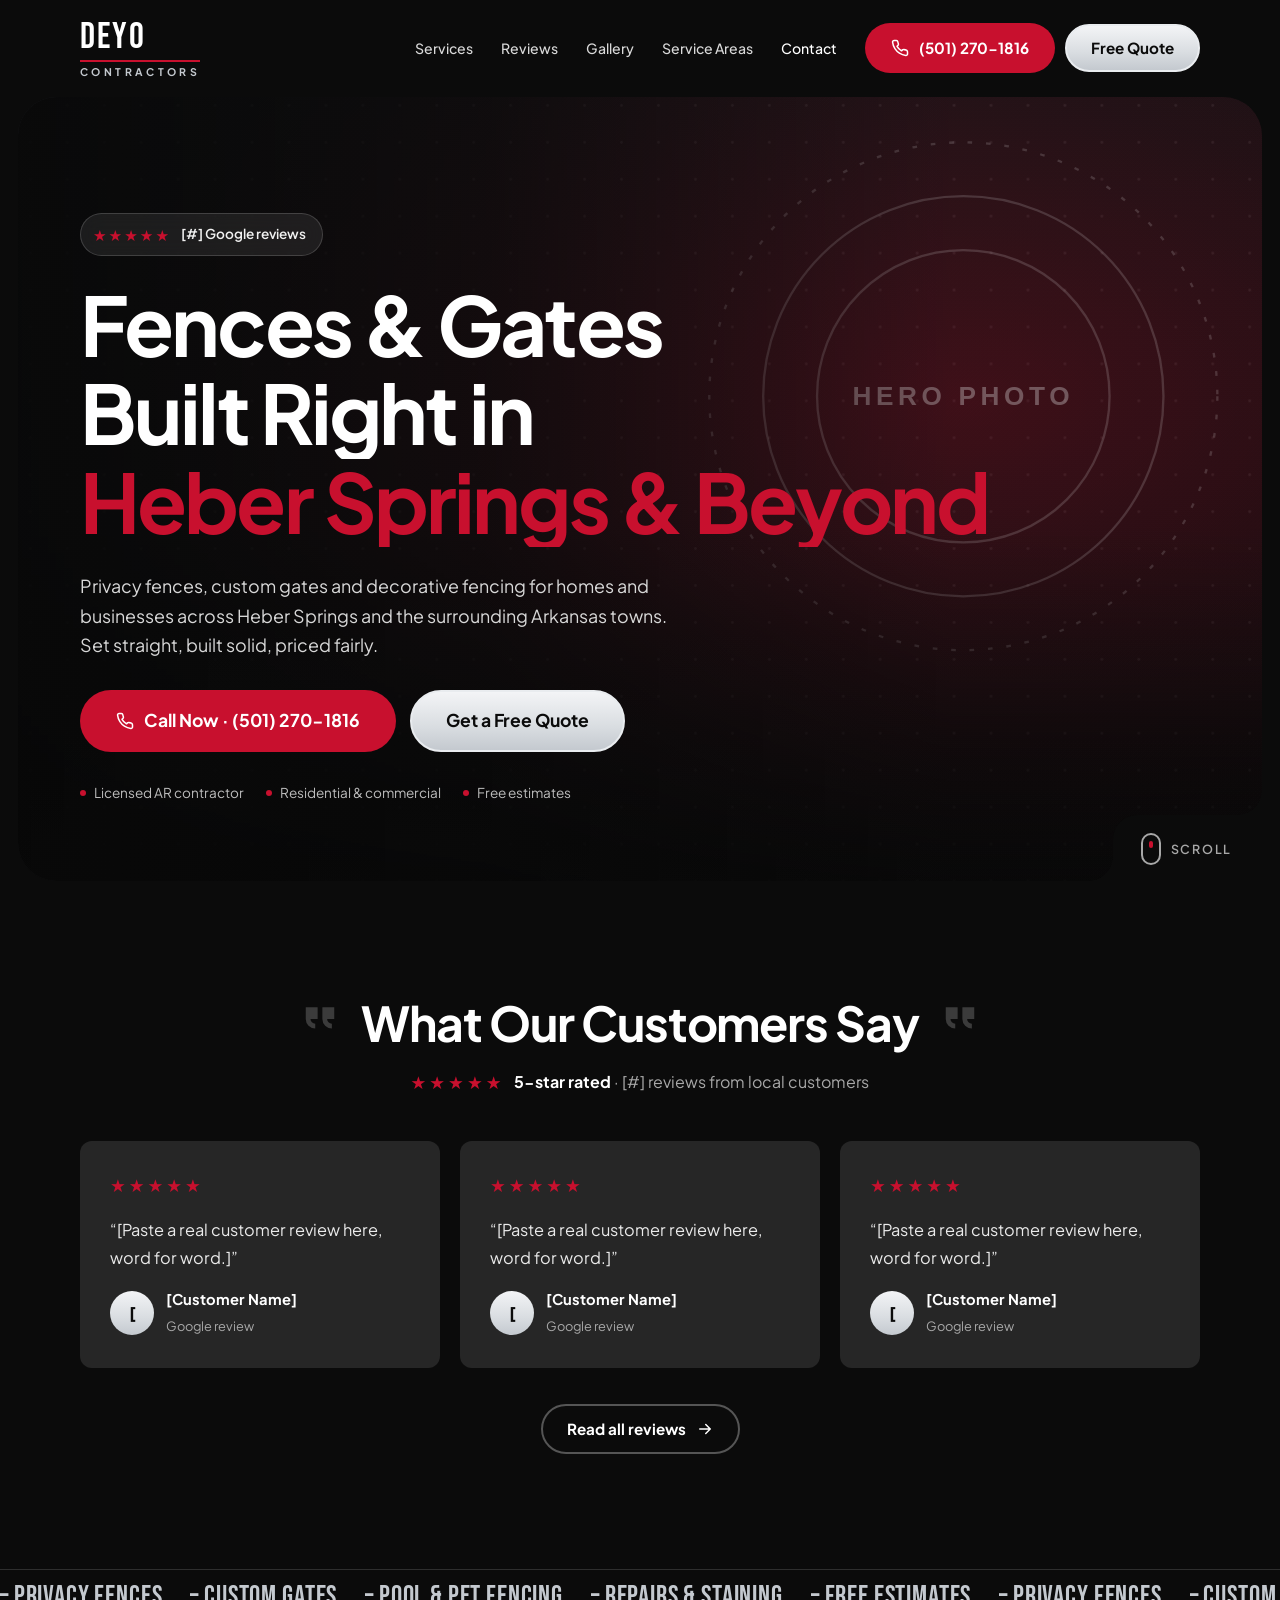
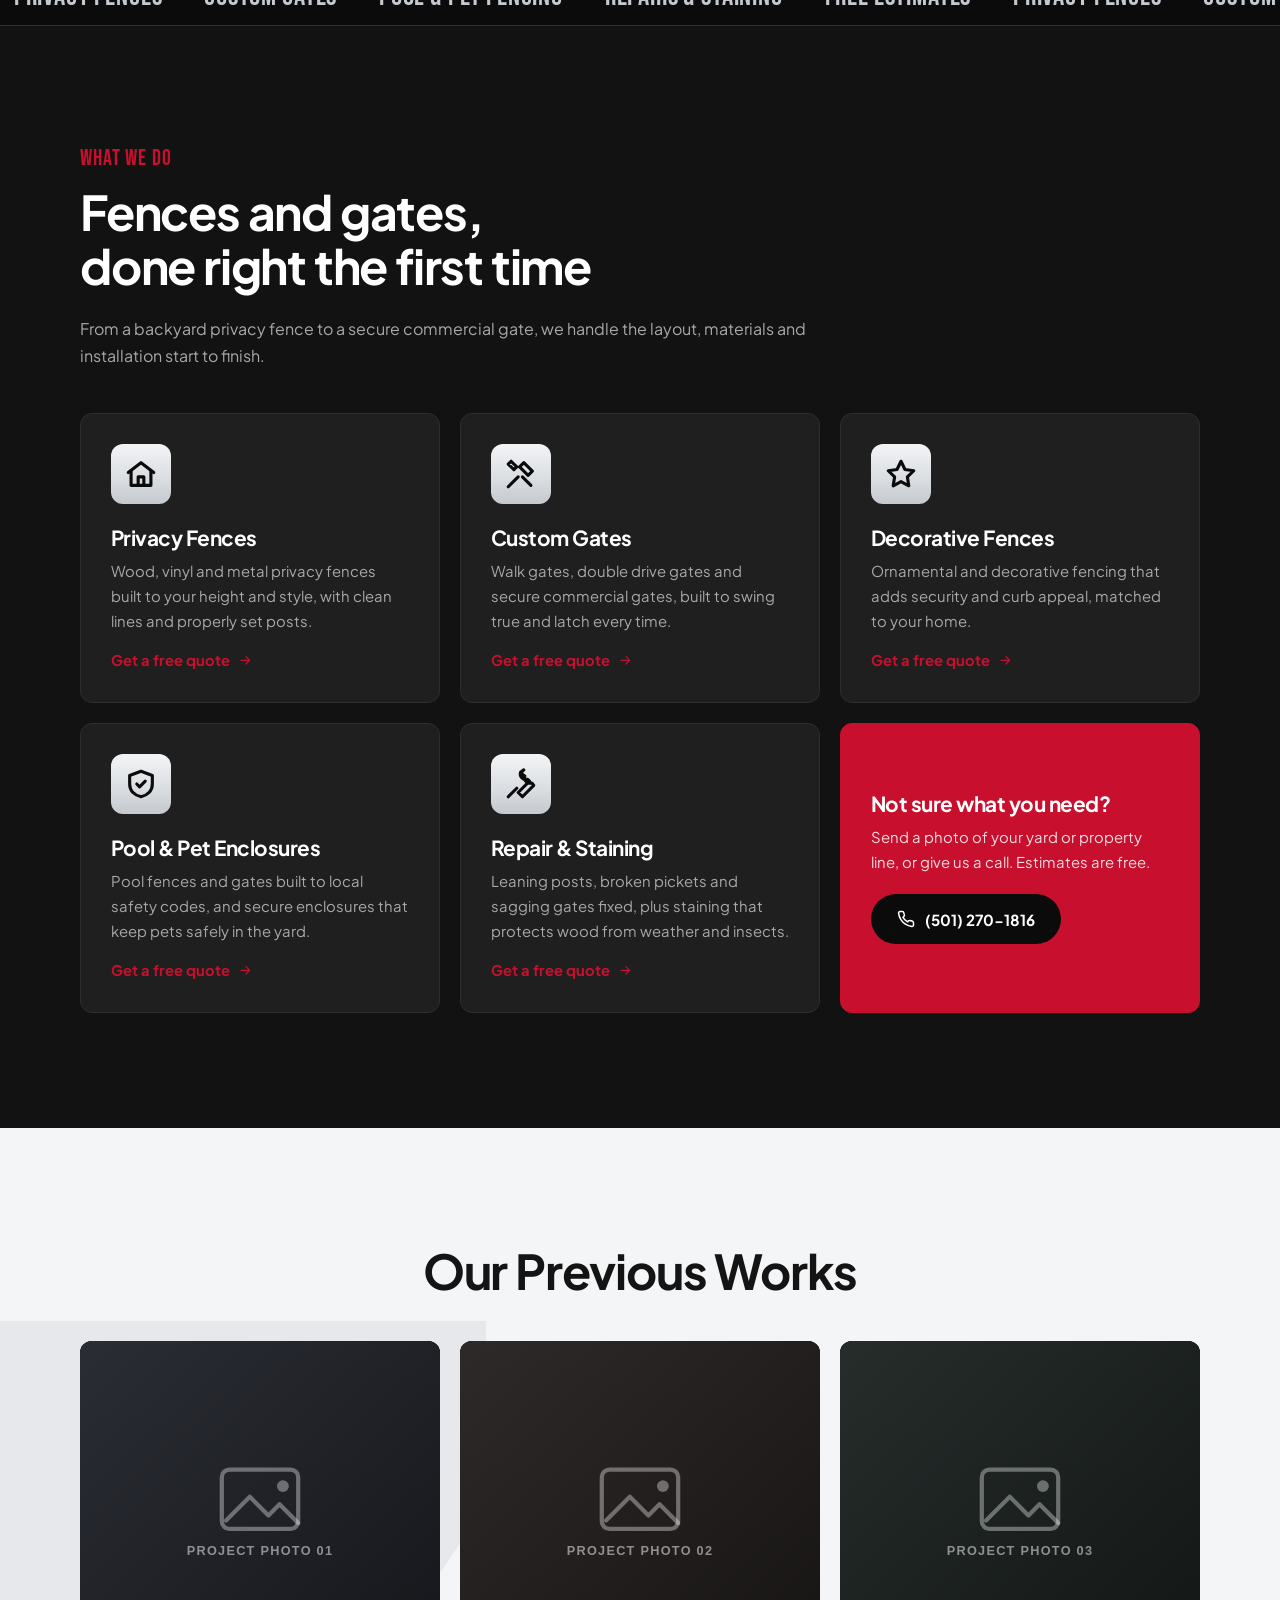
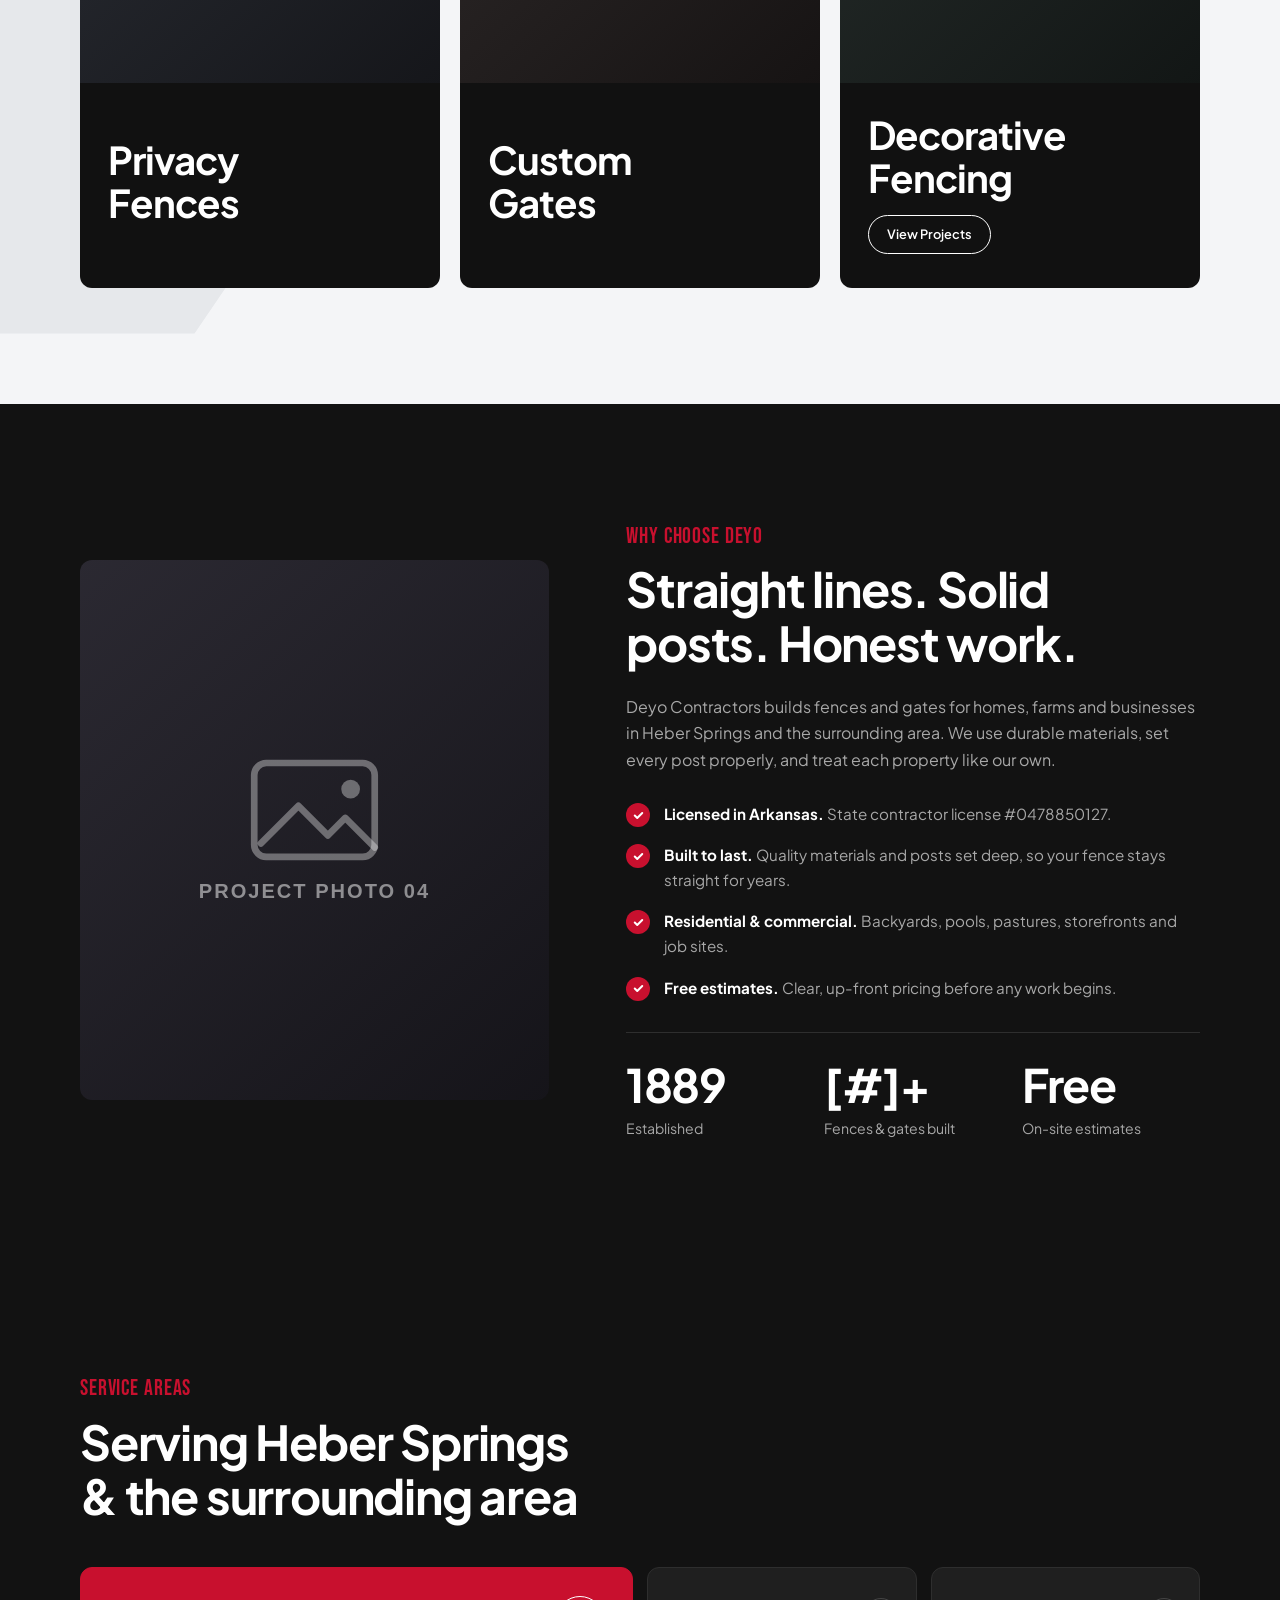
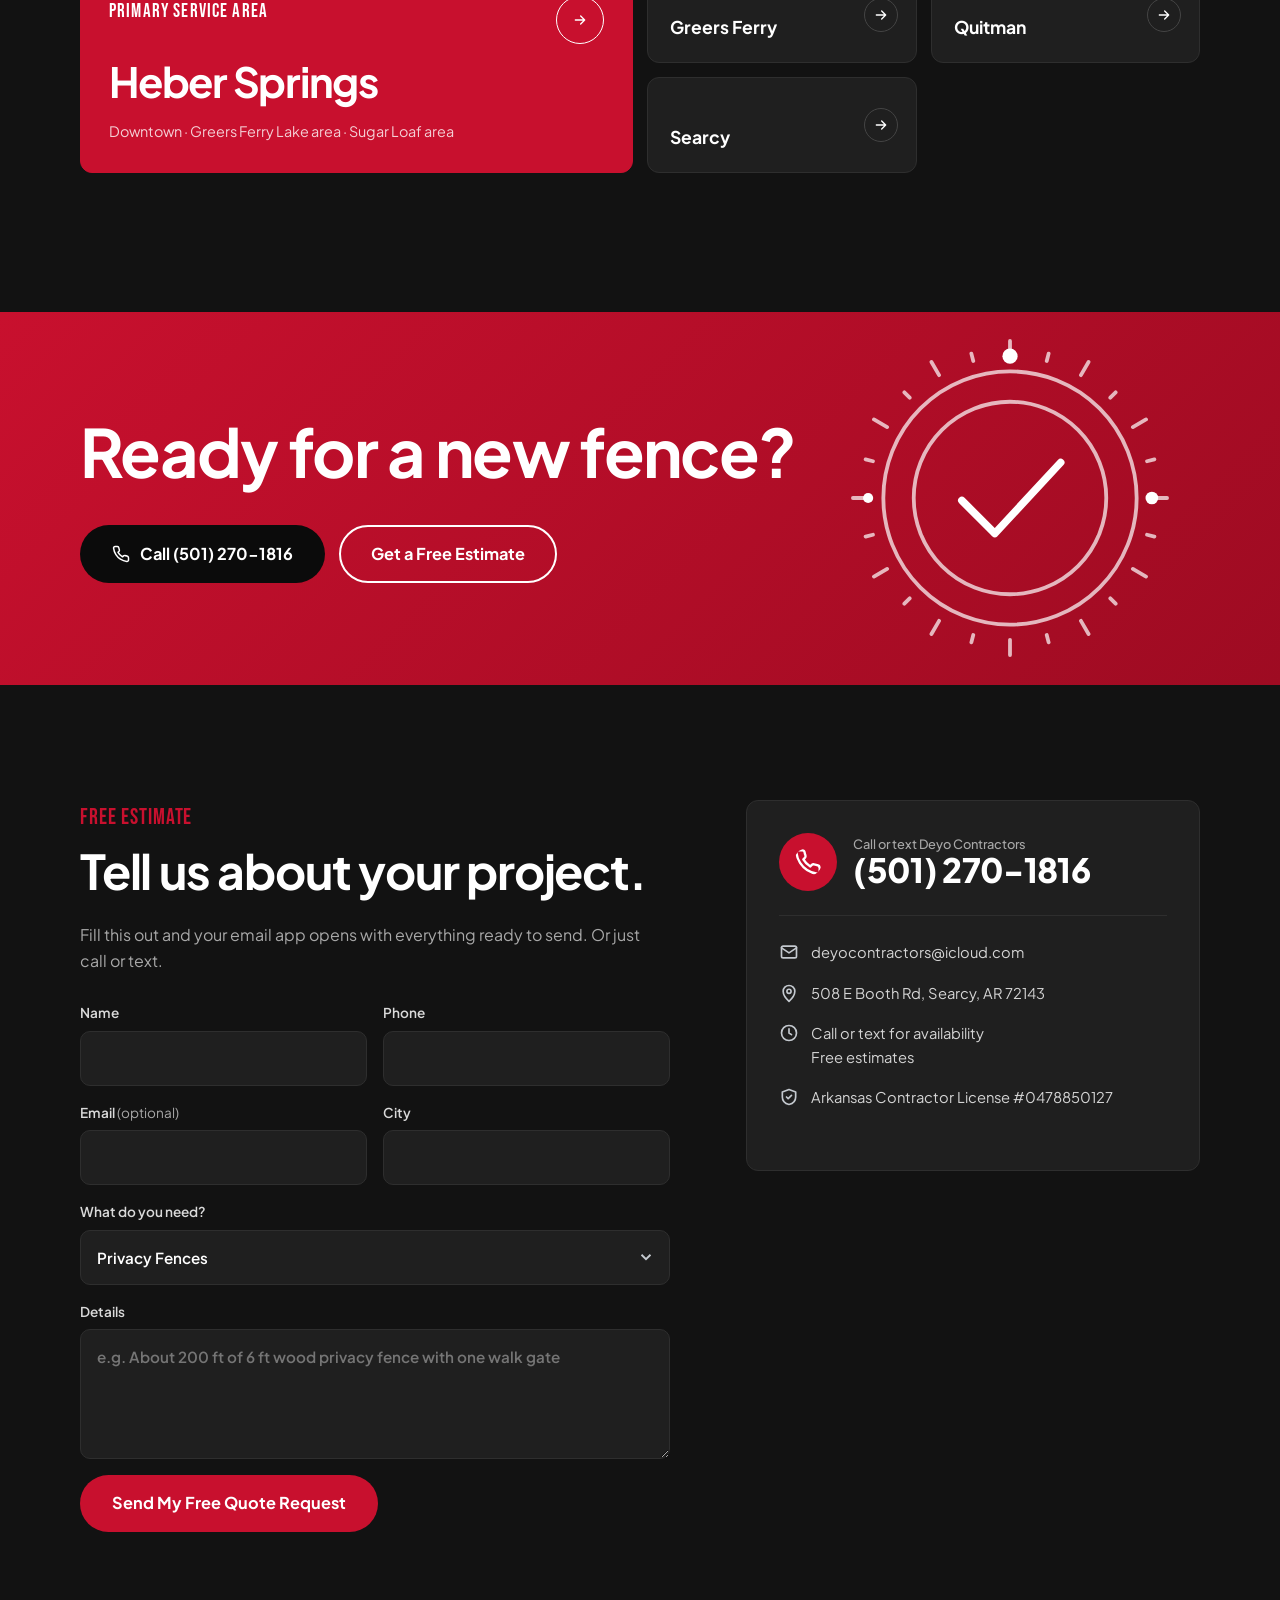
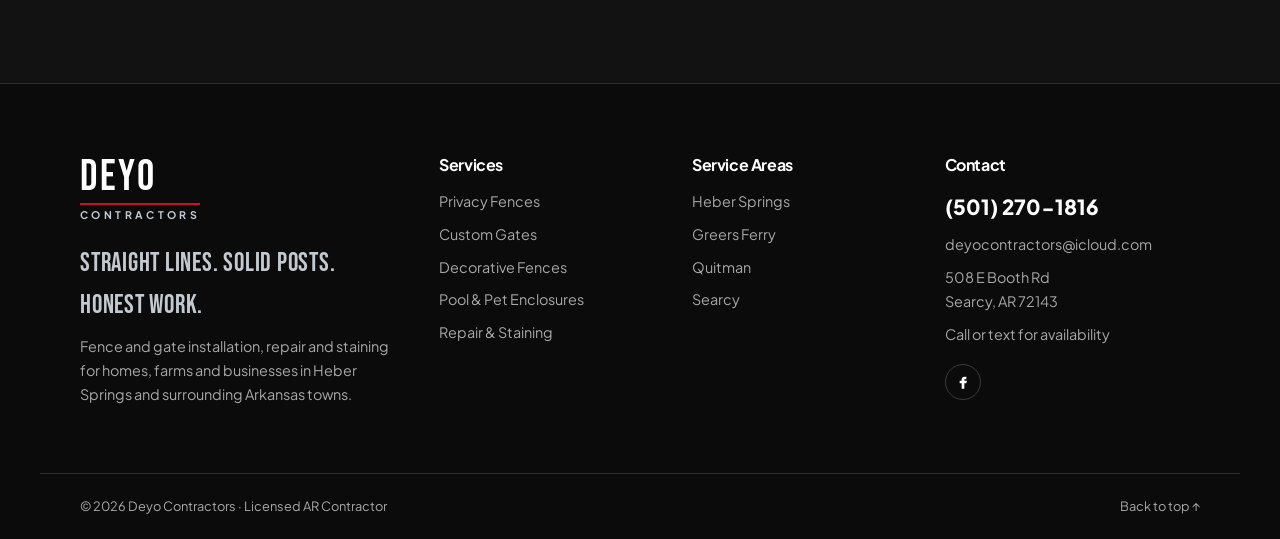
==== commit f00320ce: "Rebrand template for Deyo Contractors (fences & gates) - Fill in Deyo Contractors business details, " ====
--- a/index.html
+++ b/index.html
@@ -3,28 +3,28 @@
 <head>
   <meta charset="UTF-8" />
   <meta name="viewport" content="width=device-width, initial-scale=1" />
-  <title>Your Business Name | Your Main Service &amp; Second Service in Your City &amp; Nearby Areas</title>
-  <meta name="description" content="Short one-sentence description of the business for search engines and the footer. Call (555) 123-4567." />
+  <title>Deyo Contractors | Fences &amp; Gates Built Right in Heber Springs &amp; Beyond</title>
+  <meta name="description" content="Fence and gate installation, repair and staining for homes, farms and businesses in Heber Springs and surrounding Arkansas towns. Call (501) 270-1816." />
   <meta name="theme-color" content="#0b0b0b" />
-  <link rel="canonical" href="https://www.yourbusiness.com/" />
+  <link rel="canonical" href="https://deyocontractors.com/" />
   <link rel="icon" href="assets/img/favicon.svg" type="image/svg+xml" />
   <meta property="og:type" content="website" />
-  <meta property="og:title" content="Your Business Name | Your Main Service &amp; Second Service in Your City &amp; Nearby Areas" />
-  <meta property="og:description" content="Short one-sentence description of the business for search engines and the footer. Call (555) 123-4567." />
-  <meta property="og:url" content="https://www.yourbusiness.com/" />
-  <meta property="og:image" content="https://www.yourbusiness.com/assets/img/og-image.jpg" />
+  <meta property="og:title" content="Deyo Contractors | Fences &amp; Gates Built Right in Heber Springs &amp; Beyond" />
+  <meta property="og:description" content="Fence and gate installation, repair and staining for homes, farms and businesses in Heber Springs and surrounding Arkansas towns. Call (501) 270-1816." />
+  <meta property="og:url" content="https://deyocontractors.com/" />
+  <meta property="og:image" content="https://deyocontractors.com/assets/img/og-image.jpg" />
   <link rel="preload" href="assets/fonts/plus-jakarta-sans-400.woff2" as="font" type="font/woff2" crossorigin />
   <link rel="stylesheet" href="assets/css/fonts.css" />
   <link rel="stylesheet" href="assets/css/styles.css" />
-  <script type="application/ld+json">{"@context":"https://schema.org","@type":"LocalBusiness","name":"Your Business Name","slogan":"Quality. Reliability. Trust.","description":"Short one-sentence description of the business for search engines and the footer.","url":"https://www.yourbusiness.com/","telephone":"+15551234567","email":"hello@yourbusiness.com","address":{"@type":"PostalAddress","streetAddress":"123 Main Street","addressLocality":"Your City","addressRegion":"ST","postalCode":"00000","addressCountry":"US"},"openingHoursSpecification":[{"@type":"OpeningHoursSpecification","dayOfWeek":["Monday","Tuesday","Wednesday","Thursday","Friday"],"opens":"08:00","closes":"17:00"}],"areaServed":["Your City","Nearby Town","Another Town","Neighboring City"],"sameAs":[]}</script>
+  <script type="application/ld+json">{"@context":"https://schema.org","@type":"HomeAndConstructionBusiness","name":"Deyo Contractors","slogan":"Straight lines. Solid posts. Honest work.","description":"Fence and gate installation, repair and staining for homes, farms and businesses in Heber Springs and surrounding Arkansas towns.","url":"https://deyocontractors.com/","telephone":"+15012701816","email":"deyocontractors@icloud.com","address":{"@type":"PostalAddress","streetAddress":"508 E Booth Rd","addressLocality":"Searcy","addressRegion":"AR","postalCode":"72143","addressCountry":"US"},"openingHoursSpecification":[],"areaServed":["Heber Springs","Greers Ferry","Quitman","Searcy"],"sameAs":["https://www.facebook.com/1939870462954088"]}</script>
 </head>
 <body>
   <a class="skip-link" href="#main">Skip to content</a>
   <header class="site-header">
     <div class="container header-inner">
       
-<a href="" class="logo" aria-label="Your Business Name home">
-  <img src="assets/img/logo-white.svg" alt="Your Business Name" width="240" height="80" />
+<a href="" class="logo" aria-label="Deyo Contractors home">
+  <span class="logo-text"><span class="lt-name">DEYO</span><span class="lt-sub">Contractors</span></span>
 </a>
       <nav class="nav" aria-label="Main">
         <ul class="nav-menu" id="nav-menu">
@@ -36,7 +36,7 @@
         </ul>
       </nav>
       <div class="header-cta">
-        <a href="tel:+15551234567" class="btn btn-red btn-call" aria-label="Call (555) 123-4567"><svg viewBox="0 0 24 24" aria-hidden="true"><path d="M22 16.9v3a2 2 0 0 1-2.2 2 19.8 19.8 0 0 1-8.6-3.1 19.5 19.5 0 0 1-6-6A19.8 19.8 0 0 1 2.1 4.2 2 2 0 0 1 4.1 2h3a2 2 0 0 1 2 1.7c.1.9.4 1.8.7 2.7a2 2 0 0 1-.5 2.1L8 9.8a16 16 0 0 0 6 6l1.3-1.3a2 2 0 0 1 2.1-.4c.9.3 1.8.6 2.7.7a2 2 0 0 1 1.7 2z"/></svg><span class="call-label">Call Now</span><span class="call-number">(555) 123-4567</span></a>
+        <a href="tel:+15012701816" class="btn btn-red btn-call" aria-label="Call (501) 270-1816"><svg viewBox="0 0 24 24" aria-hidden="true"><path d="M22 16.9v3a2 2 0 0 1-2.2 2 19.8 19.8 0 0 1-8.6-3.1 19.5 19.5 0 0 1-6-6A19.8 19.8 0 0 1 2.1 4.2 2 2 0 0 1 4.1 2h3a2 2 0 0 1 2 1.7c.1.9.4 1.8.7 2.7a2 2 0 0 1-.5 2.1L8 9.8a16 16 0 0 0 6 6l1.3-1.3a2 2 0 0 1 2.1-.4c.9.3 1.8.6 2.7.7a2 2 0 0 1 1.7 2z"/></svg><span class="call-label">Call Now</span><span class="call-number">(501) 270-1816</span></a>
         <a href="#quote" class="btn btn-light">Free Quote</a>
         <button class="nav-toggle" aria-expanded="false" aria-controls="nav-menu" aria-label="Open menu"><span></span><span></span><span></span></button>
       </div>
@@ -45,21 +45,21 @@
   <main id="main">
     <section class="hero" aria-label="Intro">
       <div class="hero-frame">
-        <div class="hero-bg photo" data-img="assets/img/hero.jpg" data-fallback="assets/img/placeholder/hero.svg" role="img" aria-label="Your Business Name"></div>
+        <div class="hero-bg photo" data-img="assets/img/hero.jpg" data-fallback="assets/img/placeholder/hero.svg" role="img" aria-label="Deyo Contractors"></div>
         <div class="hero-shade" aria-hidden="true"></div>
         <div class="hero-content">
           <a class="hero-rating" href="#reviews"><span class="stars" aria-hidden="true">★★★★★</span> [#] Google reviews</a>
           <h1 class="hero-title">
-            <span class="line"><span>Your Main Service</span></span>
-            <span class="line"><span>&amp; Second Service in</span></span>
-            <span class="line"><span><em>Your City &amp; Nearby Areas</em></span></span>
+            <span class="line"><span>Fences &amp; Gates</span></span>
+            <span class="line"><span>Built Right in</span></span>
+            <span class="line"><span><em>Heber Springs &amp; Beyond</em></span></span>
           </h1>
-          <p class="hero-lead">One or two sentences on what you do and why people pick you. Mention the area you serve.</p>
+          <p class="hero-lead">Privacy fences, custom gates and decorative fencing for homes and businesses across Heber Springs and the surrounding Arkansas towns. Set straight, built solid, priced fairly.</p>
           <div class="hero-actions">
-            <a href="tel:+15551234567" class="btn btn-red btn-xl"><svg viewBox="0 0 24 24" aria-hidden="true"><path d="M22 16.9v3a2 2 0 0 1-2.2 2 19.8 19.8 0 0 1-8.6-3.1 19.5 19.5 0 0 1-6-6A19.8 19.8 0 0 1 2.1 4.2 2 2 0 0 1 4.1 2h3a2 2 0 0 1 2 1.7c.1.9.4 1.8.7 2.7a2 2 0 0 1-.5 2.1L8 9.8a16 16 0 0 0 6 6l1.3-1.3a2 2 0 0 1 2.1-.4c.9.3 1.8.6 2.7.7a2 2 0 0 1 1.7 2z"/></svg> Call Now &middot; (555) 123-4567</a>
+            <a href="tel:+15012701816" class="btn btn-red btn-xl"><svg viewBox="0 0 24 24" aria-hidden="true"><path d="M22 16.9v3a2 2 0 0 1-2.2 2 19.8 19.8 0 0 1-8.6-3.1 19.5 19.5 0 0 1-6-6A19.8 19.8 0 0 1 2.1 4.2 2 2 0 0 1 4.1 2h3a2 2 0 0 1 2 1.7c.1.9.4 1.8.7 2.7a2 2 0 0 1-.5 2.1L8 9.8a16 16 0 0 0 6 6l1.3-1.3a2 2 0 0 1 2.1-.4c.9.3 1.8.6 2.7.7a2 2 0 0 1 1.7 2z"/></svg> Call Now &middot; (501) 270-1816</a>
             <a href="#quote" class="btn btn-light btn-xl">Get a Free Quote</a>
           </div>
-          <ul class="hero-trust"><li>Licensed &amp; insured</li><li>[X]+ years</li><li>Free quotes</li></ul>
+          <ul class="hero-trust"><li>Licensed AR contractor</li><li>Residential &amp; commercial</li><li>Free estimates</li></ul>
         </div>
         <a class="hero-notch" href="#reviews" aria-label="Scroll to reviews">
           <span class="scroll-dot" aria-hidden="true"></span> Scroll
@@ -83,84 +83,84 @@
         
         <figure class="review">
           <span class="stars" aria-label="5 out of 5 stars">★★★★★</span>
-          <blockquote>“Paste a real customer review here, word for word. Short and specific works best.”</blockquote>
+          <blockquote>“[Paste a real customer review here, word for word.]”</blockquote>
           <figcaption>
-            <span class="avatar" aria-hidden="true">C</span>
-            <span><strong>Customer Name</strong><small>Google review</small></span>
+            <span class="avatar" aria-hidden="true">[</span>
+            <span><strong>[Customer Name]</strong><small>Google review</small></span>
           </figcaption>
         </figure>
         <figure class="review">
           <span class="stars" aria-label="5 out of 5 stars">★★★★★</span>
-          <blockquote>“Paste a real customer review here, word for word. Short and specific works best.”</blockquote>
+          <blockquote>“[Paste a real customer review here, word for word.]”</blockquote>
           <figcaption>
-            <span class="avatar" aria-hidden="true">C</span>
-            <span><strong>Customer Name</strong><small>Google review</small></span>
+            <span class="avatar" aria-hidden="true">[</span>
+            <span><strong>[Customer Name]</strong><small>Google review</small></span>
           </figcaption>
         </figure>
         <figure class="review">
           <span class="stars" aria-label="5 out of 5 stars">★★★★★</span>
-          <blockquote>“Paste a real customer review here, word for word. Short and specific works best.”</blockquote>
+          <blockquote>“[Paste a real customer review here, word for word.]”</blockquote>
           <figcaption>
-            <span class="avatar" aria-hidden="true">C</span>
-            <span><strong>Customer Name</strong><small>Google review</small></span>
+            <span class="avatar" aria-hidden="true">[</span>
+            <span><strong>[Customer Name]</strong><small>Google review</small></span>
           </figcaption>
         </figure>
       </div>
       <div class="center-actions">
-        <a href="https://www.google.com/search?q=Your+Business+Name+reviews" target="_blank" rel="noopener" class="btn btn-outline-light">Read all reviews <svg viewBox="0 0 24 24" aria-hidden="true"><path d="M5 12h14M13 6l6 6-6 6"/></svg></a>
+        <a href="https://www.google.com/search?q=Deyo+Contractors+Heber+Springs+AR+reviews" target="_blank" rel="noopener" class="btn btn-outline-light">Read all reviews <svg viewBox="0 0 24 24" aria-hidden="true"><path d="M5 12h14M13 6l6 6-6 6"/></svg></a>
       </div>
     </div>
   </section>
 
     
-  <section class="band" aria-label="No job too small, Free quotes, Locally owned, Fast response, Satisfaction guaranteed">
-    <div class="band-track"><div class="band-group"><span>&ndash; No job too small</span><span>&ndash; Free quotes</span><span>&ndash; Locally owned</span><span>&ndash; Fast response</span><span>&ndash; Satisfaction guaranteed</span></div><div class="band-group" aria-hidden="true"><span>&ndash; No job too small</span><span>&ndash; Free quotes</span><span>&ndash; Locally owned</span><span>&ndash; Fast response</span><span>&ndash; Satisfaction guaranteed</span></div></div>
+  <section class="band" aria-label="Privacy fences, Custom gates, Pool &amp; pet fencing, Repairs &amp; staining, Free estimates">
+    <div class="band-track"><div class="band-group"><span>&ndash; Privacy fences</span><span>&ndash; Custom gates</span><span>&ndash; Pool &amp; pet fencing</span><span>&ndash; Repairs &amp; staining</span><span>&ndash; Free estimates</span></div><div class="band-group" aria-hidden="true"><span>&ndash; Privacy fences</span><span>&ndash; Custom gates</span><span>&ndash; Pool &amp; pet fencing</span><span>&ndash; Repairs &amp; staining</span><span>&ndash; Free estimates</span></div></div>
   </section>
 
     <section class="section services" id="services">
       <div class="container">
         <div class="section-head">
           <p class="eyebrow">What We Do</p>
-          <h2>Everything you need, done right the first time</h2>
-          <p class="muted">A sentence or two summarising the full range of work you take on.</p>
+          <h2>Fences and gates, done right the first time</h2>
+          <p class="muted">From a backyard privacy fence to a secure commercial gate, we handle the layout, materials and installation start to finish.</p>
         </div>
         
   <div class="service-grid">
     
-    <article class="service" id="repairs">
+    <article class="service" id="privacy-fences">
+      <div class="service-icon"><svg viewBox="0 0 24 24" aria-hidden="true"><path d="M3 11 12 4l9 7"/><path d="M5 10v10h14V10"/><path d="M10 20v-6h4v6"/></svg></div>
+      <h3>Privacy Fences</h3>
+      <p>Wood, vinyl and metal privacy fences built to your height and style, with clean lines and properly set posts.</p>
+      <a href="#quote" class="text-link">Get a free quote <svg viewBox="0 0 24 24" aria-hidden="true"><path d="M5 12h14M13 6l6 6-6 6"/></svg></a>
+    </article>
+    <article class="service" id="custom-gates">
+      <div class="service-icon"><svg viewBox="0 0 24 24" aria-hidden="true"><path d="M3 21l7-7M14 4l6 6-3 3-6-6zM5 3l4 4-2 2-4-4z"/><path d="M13 14l6 6"/></svg></div>
+      <h3>Custom Gates</h3>
+      <p>Walk gates, double drive gates and secure commercial gates, built to swing true and latch every time.</p>
+      <a href="#quote" class="text-link">Get a free quote <svg viewBox="0 0 24 24" aria-hidden="true"><path d="M5 12h14M13 6l6 6-6 6"/></svg></a>
+    </article>
+    <article class="service" id="decorative-fences">
+      <div class="service-icon"><svg viewBox="0 0 24 24" aria-hidden="true"><path d="m12 3 2.8 5.8 6.2.9-4.5 4.4 1 6.2L12 17.4 6.5 20.3l1-6.2L3 9.7l6.2-.9z"/></svg></div>
+      <h3>Decorative Fences</h3>
+      <p>Ornamental and decorative fencing that adds security and curb appeal, matched to your home.</p>
+      <a href="#quote" class="text-link">Get a free quote <svg viewBox="0 0 24 24" aria-hidden="true"><path d="M5 12h14M13 6l6 6-6 6"/></svg></a>
+    </article>
+    <article class="service" id="pool-pet-fences">
+      <div class="service-icon"><svg viewBox="0 0 24 24" aria-hidden="true"><path d="M12 3 4 6v6c0 5 3.5 8 8 9 4.5-1 8-4 8-9V6l-8-3z"/><path d="m9 12 2 2 4-4"/></svg></div>
+      <h3>Pool &amp; Pet Enclosures</h3>
+      <p>Pool fences and gates built to local safety codes, and secure enclosures that keep pets safely in the yard.</p>
+      <a href="#quote" class="text-link">Get a free quote <svg viewBox="0 0 24 24" aria-hidden="true"><path d="M5 12h14M13 6l6 6-6 6"/></svg></a>
+    </article>
+    <article class="service" id="repair-staining">
       <div class="service-icon"><svg viewBox="0 0 24 24" aria-hidden="true"><path d="M14.7 6.3a4 4 0 0 0 5 5L21 13l-8 8-3-3 8-8-1.3-1.3a4 4 0 0 1-5-5L14 2l-1.8 1.8a4 4 0 0 0 2.5 2.5z"/><path d="M3 21l6-6"/></svg></div>
-      <h3>Repairs</h3>
-      <p>Describe this service in one or two sentences: what it covers and who it’s for.</p>
-      <a href="#quote" class="text-link">Get a free quote <svg viewBox="0 0 24 24" aria-hidden="true"><path d="M5 12h14M13 6l6 6-6 6"/></svg></a>
-    </article>
-    <article class="service" id="installations">
-      <div class="service-icon"><svg viewBox="0 0 24 24" aria-hidden="true"><path d="M3 21l7-7M14 4l6 6-3 3-6-6zM5 3l4 4-2 2-4-4z"/><path d="M13 14l6 6"/></svg></div>
-      <h3>Installations</h3>
-      <p>Describe this service in one or two sentences: what it covers and who it’s for.</p>
-      <a href="#quote" class="text-link">Get a free quote <svg viewBox="0 0 24 24" aria-hidden="true"><path d="M5 12h14M13 6l6 6-6 6"/></svg></a>
-    </article>
-    <article class="service" id="maintenance">
-      <div class="service-icon"><svg viewBox="0 0 24 24" aria-hidden="true"><path d="M12 3 4 6v6c0 5 3.5 8 8 9 4.5-1 8-4 8-9V6l-8-3z"/><path d="m9 12 2 2 4-4"/></svg></div>
-      <h3>Maintenance</h3>
-      <p>Describe this service in one or two sentences: what it covers and who it’s for.</p>
-      <a href="#quote" class="text-link">Get a free quote <svg viewBox="0 0 24 24" aria-hidden="true"><path d="M5 12h14M13 6l6 6-6 6"/></svg></a>
-    </article>
-    <article class="service" id="consultations">
-      <div class="service-icon"><svg viewBox="0 0 24 24" aria-hidden="true"><path d="m12 3 2.8 5.8 6.2.9-4.5 4.4 1 6.2L12 17.4 6.5 20.3l1-6.2L3 9.7l6.2-.9z"/></svg></div>
-      <h3>Consultations</h3>
-      <p>Describe this service in one or two sentences: what it covers and who it’s for.</p>
-      <a href="#quote" class="text-link">Get a free quote <svg viewBox="0 0 24 24" aria-hidden="true"><path d="M5 12h14M13 6l6 6-6 6"/></svg></a>
-    </article>
-    <article class="service" id="emergency">
-      <div class="service-icon"><svg viewBox="0 0 24 24" aria-hidden="true"><circle cx="12" cy="12" r="9"/><path d="M12 7v5l3 2"/></svg></div>
-      <h3>Emergency Service</h3>
-      <p>Describe this service in one or two sentences: what it covers and who it’s for.</p>
+      <h3>Repair &amp; Staining</h3>
+      <p>Leaning posts, broken pickets and sagging gates fixed, plus staining that protects wood from weather and insects.</p>
       <a href="#quote" class="text-link">Get a free quote <svg viewBox="0 0 24 24" aria-hidden="true"><path d="M5 12h14M13 6l6 6-6 6"/></svg></a>
     </article>
     <article class="service service-cta">
       <h3>Not sure what you need?</h3>
-      <p>Send a photo or give us a call. Free quotes, no job too small.</p>
-      <a href="tel:+15551234567" class="btn btn-black"><svg viewBox="0 0 24 24" aria-hidden="true"><path d="M22 16.9v3a2 2 0 0 1-2.2 2 19.8 19.8 0 0 1-8.6-3.1 19.5 19.5 0 0 1-6-6A19.8 19.8 0 0 1 2.1 4.2 2 2 0 0 1 4.1 2h3a2 2 0 0 1 2 1.7c.1.9.4 1.8.7 2.7a2 2 0 0 1-.5 2.1L8 9.8a16 16 0 0 0 6 6l1.3-1.3a2 2 0 0 1 2.1-.4c.9.3 1.8.6 2.7.7a2 2 0 0 1 1.7 2z"/></svg> (555) 123-4567</a>
+      <p>Send a photo of your yard or property line, or give us a call. Estimates are free.</p>
+      <a href="tel:+15012701816" class="btn btn-black"><svg viewBox="0 0 24 24" aria-hidden="true"><path d="M22 16.9v3a2 2 0 0 1-2.2 2 19.8 19.8 0 0 1-8.6-3.1 19.5 19.5 0 0 1-6-6A19.8 19.8 0 0 1 2.1 4.2 2 2 0 0 1 4.1 2h3a2 2 0 0 1 2 1.7c.1.9.4 1.8.7 2.7a2 2 0 0 1-.5 2.1L8 9.8a16 16 0 0 0 6 6l1.3-1.3a2 2 0 0 1 2.1-.4c.9.3 1.8.6 2.7.7a2 2 0 0 1 1.7 2z"/></svg> (501) 270-1816</a>
     </article>
   </div>
       </div>
@@ -173,23 +173,23 @@
         <div class="work-grid">
           
           <article class="work-card">
-            <div class="photo " data-img="assets/img/gallery/project-01.svg" role="img" aria-label="Featured Project"></div>
+            <div class="photo " data-img="assets/img/gallery/project-01.svg" role="img" aria-label="Privacy Fences"></div>
             <div class="work-body">
-              <h3>Featured<br />Project</h3>
+              <h3>Privacy<br />Fences</h3>
               
             </div>
           </article>
           <article class="work-card">
-            <div class="photo " data-img="assets/img/gallery/project-02.svg" role="img" aria-label="Featured Project"></div>
+            <div class="photo " data-img="assets/img/gallery/project-02.svg" role="img" aria-label="Custom Gates"></div>
             <div class="work-body">
-              <h3>Featured<br />Project</h3>
+              <h3>Custom<br />Gates</h3>
               
             </div>
           </article>
           <article class="work-card">
-            <div class="photo " data-img="assets/img/gallery/project-03.svg" role="img" aria-label="Featured Project"></div>
+            <div class="photo " data-img="assets/img/gallery/project-03.svg" role="img" aria-label="Decorative Fencing"></div>
             <div class="work-body">
-              <h3>Featured<br />Project</h3>
+              <h3>Decorative<br />Fencing</h3>
               <a href="gallery/" class="pill-link">View Projects</a>
             </div>
           </article>
@@ -200,23 +200,23 @@
     <section class="section about" id="about">
       <div class="container about-grid">
         <div class="about-photo">
-          <div class="photo " data-img="assets/img/gallery/project-04.svg" role="img" aria-label="Work by Your Business Name"></div>
-          <span class="award-badge" role="img" aria-label="Best of [Award]"><span class="ab-top">Best of</span><span class="ab-name">[Award]</span></span>
+          <div class="photo " data-img="assets/img/gallery/project-04.svg" role="img" aria-label="Work by Deyo Contractors"></div>
+          
         </div>
         <div>
-          <p class="eyebrow">Why Choose Us</p>
-          <h2>Quality. Reliability. Trust.</h2>
-          <p class="muted">Tell your story in two or three sentences: who runs the business, how long you’ve been at it, and what customers can count on.</p>
+          <p class="eyebrow">Why Choose Deyo</p>
+          <h2>Straight lines. Solid posts. Honest work.</h2>
+          <p class="muted">Deyo Contractors builds fences and gates for homes, farms and businesses in Heber Springs and the surrounding area. We use durable materials, set every post properly, and treat each property like our own.</p>
           <ul class="checks">
-            <li><strong>Licensed &amp; accountable.</strong> Fully licensed and insured, so the job is done properly.</li>
-            <li><strong>We show up.</strong> On time, with the right tools, and we keep you updated.</li>
-            <li><strong>No job too small.</strong> Small repairs and big projects get the same care.</li>
-            <li><strong>Free quotes.</strong> Straight pricing up front, no surprises.</li>
+            <li><strong>Licensed in Arkansas.</strong> State contractor license #0478850127.</li>
+            <li><strong>Built to last.</strong> Quality materials and posts set deep, so your fence stays straight for years.</li>
+            <li><strong>Residential &amp; commercial.</strong> Backyards, pools, pastures, storefronts and job sites.</li>
+            <li><strong>Free estimates.</strong> Clear, up-front pricing before any work begins.</li>
           </ul>
           <div class="stats">
-            <div class="stat"><strong>[X]+</strong><span>Years in business</span></div>
-            <div class="stat"><strong>[#]+</strong><span>5-star reviews</span></div>
-            <div class="stat"><strong data-count="100" data-suffix="%">100%</strong><span>Satisfaction focus</span></div>
+            <div class="stat"><strong data-count="2013" data-suffix="">2013</strong><span>Established</span></div>
+            <div class="stat"><strong>[#]+</strong><span>Fences &amp; gates built</span></div>
+            <div class="stat"><strong>Free</strong><span>On-site estimates</span></div>
           </div>
         </div>
       </div>
@@ -226,26 +226,26 @@
       <div class="container">
         <div class="section-head">
           <p class="eyebrow">Service Areas</p>
-          <h2>Serving Your City &amp; the surrounding area</h2>
+          <h2>Serving Heber Springs &amp; the surrounding area</h2>
         </div>
         <div class="area-grid">
-          <a class="area-card area-featured" href="service-areas/your-city/" data-label="Most requested">
-            <span class="area-name">Your City</span>
-            <span class="area-note">Neighborhood A · Neighborhood B · Neighborhood C</span>
+          <a class="area-card area-featured" href="service-areas/heber-springs/" data-label="Primary service area">
+            <span class="area-name">Heber Springs</span>
+            <span class="area-note">Downtown · Greers Ferry Lake area · Sugar Loaf area</span>
             <span class="area-arrow"><svg viewBox="0 0 24 24" aria-hidden="true"><path d="M5 12h14M13 6l6 6-6 6"/></svg></span>
           </a>
-          <a class="area-card" href="service-areas/nearby-town/">
-            <span class="area-name">Nearby Town</span>
+          <a class="area-card" href="service-areas/greers-ferry/">
+            <span class="area-name">Greers Ferry</span>
             
             <span class="area-arrow"><svg viewBox="0 0 24 24" aria-hidden="true"><path d="M5 12h14M13 6l6 6-6 6"/></svg></span>
           </a>
-          <a class="area-card" href="service-areas/another-town/">
-            <span class="area-name">Another Town</span>
+          <a class="area-card" href="service-areas/quitman/">
+            <span class="area-name">Quitman</span>
             
             <span class="area-arrow"><svg viewBox="0 0 24 24" aria-hidden="true"><path d="M5 12h14M13 6l6 6-6 6"/></svg></span>
           </a>
-          <a class="area-card" href="service-areas/neighboring-city/">
-            <span class="area-name">Neighboring City</span>
+          <a class="area-card" href="service-areas/searcy/">
+            <span class="area-name">Searcy</span>
             
             <span class="area-arrow"><svg viewBox="0 0 24 24" aria-hidden="true"><path d="M5 12h14M13 6l6 6-6 6"/></svg></span>
           </a>
@@ -256,10 +256,10 @@
     
   <section class="cta-band">
     <div class="container cta-inner">
-      <h2>Ready to get started?</h2>
+      <h2>Ready for a new fence?</h2>
       <div class="cta-actions">
-        <a href="tel:+15551234567" class="btn btn-black btn-lg"><svg viewBox="0 0 24 24" aria-hidden="true"><path d="M22 16.9v3a2 2 0 0 1-2.2 2 19.8 19.8 0 0 1-8.6-3.1 19.5 19.5 0 0 1-6-6A19.8 19.8 0 0 1 2.1 4.2 2 2 0 0 1 4.1 2h3a2 2 0 0 1 2 1.7c.1.9.4 1.8.7 2.7a2 2 0 0 1-.5 2.1L8 9.8a16 16 0 0 0 6 6l1.3-1.3a2 2 0 0 1 2.1-.4c.9.3 1.8.6 2.7.7a2 2 0 0 1 1.7 2z"/></svg> Call (555) 123-4567</a>
-        <a href="#quote" class="btn btn-white btn-lg">Get a Free Quote</a>
+        <a href="tel:+15012701816" class="btn btn-black btn-lg"><svg viewBox="0 0 24 24" aria-hidden="true"><path d="M22 16.9v3a2 2 0 0 1-2.2 2 19.8 19.8 0 0 1-8.6-3.1 19.5 19.5 0 0 1-6-6A19.8 19.8 0 0 1 2.1 4.2 2 2 0 0 1 4.1 2h3a2 2 0 0 1 2 1.7c.1.9.4 1.8.7 2.7a2 2 0 0 1-.5 2.1L8 9.8a16 16 0 0 0 6 6l1.3-1.3a2 2 0 0 1 2.1-.4c.9.3 1.8.6 2.7.7a2 2 0 0 1 1.7 2z"/></svg> Call (501) 270-1816</a>
+        <a href="#quote" class="btn btn-white btn-lg">Get a Free Estimate</a>
       </div>
       <svg class="cta-art" viewBox="0 0 300 260" aria-hidden="true">
         <g class="badge-art">
@@ -280,10 +280,10 @@
   <section class="section contact" id="contact">
     <div class="container contact-grid">
       <div id="quote">
-        <p class="eyebrow">Free Quote</p>
-        <h2>Tell us what you need.</h2>
-        <p class="muted">Fill this out and your email app opens with everything ready to send. Or just call.</p>
-        <form class="quote-form" id="quote-form" data-email="hello@yourbusiness.com" data-phone="(555) 123-4567" novalidate>
+        <p class="eyebrow">Free Estimate</p>
+        <h2>Tell us about your project.</h2>
+        <p class="muted">Fill this out and your email app opens with everything ready to send. Or just call or text.</p>
+        <form class="quote-form" id="quote-form" data-email="deyocontractors@icloud.com" data-phone="(501) 270-1816" novalidate>
           <div class="form-row">
             <label><span>Name</span><input type="text" name="name" required autocomplete="name" /></label>
             <label><span>Phone</span><input type="tel" name="phone" required autocomplete="tel" /></label>
@@ -294,24 +294,24 @@
           </div>
           <label><span>What do you need?</span>
             <select name="service">
-              <option>Repairs</option><option>Installations</option><option>Maintenance</option><option>Consultations</option><option>Emergency Service</option>
-              <option>Emergency service</option><option>Something else</option>
+              <option>Privacy Fences</option><option>Custom Gates</option><option>Decorative Fences</option><option>Pool &amp; Pet Enclosures</option><option>Repair &amp; Staining</option>
+              <option>Chain-link fence</option><option>Something else</option>
             </select>
           </label>
-          <label><span>Details</span><textarea name="message" rows="4" required placeholder="e.g. A short description of the job"></textarea></label>
+          <label><span>Details</span><textarea name="message" rows="4" required placeholder="e.g. About 200 ft of 6 ft wood privacy fence with one walk gate"></textarea></label>
           <button type="submit" class="btn btn-red btn-lg">Send My Free Quote Request</button>
           <p class="form-status" role="status" aria-live="polite"></p>
         </form>
       </div>
       <aside class="contact-info">
-        <a class="big-phone" href="tel:+15551234567"><svg viewBox="0 0 24 24" aria-hidden="true"><path d="M22 16.9v3a2 2 0 0 1-2.2 2 19.8 19.8 0 0 1-8.6-3.1 19.5 19.5 0 0 1-6-6A19.8 19.8 0 0 1 2.1 4.2 2 2 0 0 1 4.1 2h3a2 2 0 0 1 2 1.7c.1.9.4 1.8.7 2.7a2 2 0 0 1-.5 2.1L8 9.8a16 16 0 0 0 6 6l1.3-1.3a2 2 0 0 1 2.1-.4c.9.3 1.8.6 2.7.7a2 2 0 0 1 1.7 2z"/></svg><span><small>Call or text our team</small>(555) 123-4567</span></a>
+        <a class="big-phone" href="tel:+15012701816"><svg viewBox="0 0 24 24" aria-hidden="true"><path d="M22 16.9v3a2 2 0 0 1-2.2 2 19.8 19.8 0 0 1-8.6-3.1 19.5 19.5 0 0 1-6-6A19.8 19.8 0 0 1 2.1 4.2 2 2 0 0 1 4.1 2h3a2 2 0 0 1 2 1.7c.1.9.4 1.8.7 2.7a2 2 0 0 1-.5 2.1L8 9.8a16 16 0 0 0 6 6l1.3-1.3a2 2 0 0 1 2.1-.4c.9.3 1.8.6 2.7.7a2 2 0 0 1 1.7 2z"/></svg><span><small>Call or text Deyo Contractors</small>(501) 270-1816</span></a>
         <ul class="info-list">
-          <li><svg viewBox="0 0 24 24" aria-hidden="true"><rect x="3" y="5" width="18" height="14" rx="2"/><path d="m3 7 9 6 9-6"/></svg><a href="mailto:hello@yourbusiness.com">hello@yourbusiness.com</a></li>
-          <li><svg viewBox="0 0 24 24" aria-hidden="true"><path d="M12 22s-7-6.2-7-12a7 7 0 1 1 14 0c0 5.8-7 12-7 12z"/><circle cx="12" cy="10" r="2.5"/></svg><a href="https://maps.google.com/?q=123%20Main%20Street%2C%20Your%20City%2C%20ST%2000000" target="_blank" rel="noopener">123 Main Street, Your City, ST 00000</a></li>
-          <li><svg viewBox="0 0 24 24" aria-hidden="true"><circle cx="12" cy="12" r="9"/><path d="M12 7v5l3 2"/></svg><span>Mon–Fri 8 AM – 5 PM<br />Emergency service available</span></li>
-          <li><svg viewBox="0 0 24 24" aria-hidden="true"><path d="M12 3 4 6v6c0 5 3.5 8 8 9 4.5-1 8-4 8-9V6l-8-3z"/><path d="m9 12 2 2 4-4"/></svg><span>Fully licensed and insured. License #[000000]</span></li>
+          <li><svg viewBox="0 0 24 24" aria-hidden="true"><rect x="3" y="5" width="18" height="14" rx="2"/><path d="m3 7 9 6 9-6"/></svg><a href="mailto:deyocontractors@icloud.com">deyocontractors@icloud.com</a></li>
+          <li><svg viewBox="0 0 24 24" aria-hidden="true"><path d="M12 22s-7-6.2-7-12a7 7 0 1 1 14 0c0 5.8-7 12-7 12z"/><circle cx="12" cy="10" r="2.5"/></svg><a href="https://maps.google.com/?q=508%20E%20Booth%20Rd%2C%20Searcy%2C%20AR%2072143" target="_blank" rel="noopener">508 E Booth Rd, Searcy, AR 72143</a></li>
+          <li><svg viewBox="0 0 24 24" aria-hidden="true"><circle cx="12" cy="12" r="9"/><path d="M12 7v5l3 2"/></svg><span>Call or text for availability<br />Free estimates</span></li>
+          <li><svg viewBox="0 0 24 24" aria-hidden="true"><path d="M12 3 4 6v6c0 5 3.5 8 8 9 4.5-1 8-4 8-9V6l-8-3z"/><path d="m9 12 2 2 4-4"/></svg><span>Arkansas Contractor License #0478850127</span></li>
         </ul>
-        <span class="award-badge" role="img" aria-label="Best of [Award]"><span class="ab-top">Best of</span><span class="ab-name">[Award]</span></span>
+        
       </aside>
     </div>
   </section>
@@ -321,38 +321,38 @@
     <div class="container footer-grid">
       <div class="footer-brand">
         
-<a href="" class="logo" aria-label="Your Business Name home">
-  <img src="assets/img/logo-white.svg" alt="Your Business Name" width="240" height="80" />
+<a href="" class="logo" aria-label="Deyo Contractors home">
+  <span class="logo-text"><span class="lt-name">DEYO</span><span class="lt-sub">Contractors</span></span>
 </a>
-        <p class="footer-tagline">Quality. Reliability. Trust.</p>
-        <p>Short one-sentence description of the business for search engines and the footer.</p>
+        <p class="footer-tagline">Straight lines. Solid posts. Honest work.</p>
+        <p>Fence and gate installation, repair and staining for homes, farms and businesses in Heber Springs and surrounding Arkansas towns.</p>
       </div>
       <div>
         <h4>Services</h4>
-        <ul><li><a href="#repairs">Repairs</a></li><li><a href="#installations">Installations</a></li><li><a href="#maintenance">Maintenance</a></li><li><a href="#consultations">Consultations</a></li><li><a href="#emergency">Emergency Service</a></li></ul>
+        <ul><li><a href="#privacy-fences">Privacy Fences</a></li><li><a href="#custom-gates">Custom Gates</a></li><li><a href="#decorative-fences">Decorative Fences</a></li><li><a href="#pool-pet-fences">Pool &amp; Pet Enclosures</a></li><li><a href="#repair-staining">Repair &amp; Staining</a></li></ul>
       </div>
       <div>
         <h4>Service Areas</h4>
-        <ul><li><a href="service-areas/your-city/">Your City</a></li><li><a href="service-areas/nearby-town/">Nearby Town</a></li><li><a href="service-areas/another-town/">Another Town</a></li><li><a href="service-areas/neighboring-city/">Neighboring City</a></li></ul>
+        <ul><li><a href="service-areas/heber-springs/">Heber Springs</a></li><li><a href="service-areas/greers-ferry/">Greers Ferry</a></li><li><a href="service-areas/quitman/">Quitman</a></li><li><a href="service-areas/searcy/">Searcy</a></li></ul>
       </div>
       <div>
         <h4>Contact</h4>
         <ul>
-          <li><a href="tel:+15551234567" class="footer-phone">(555) 123-4567</a></li>
-          <li><a href="mailto:hello@yourbusiness.com">hello@yourbusiness.com</a></li>
-          <li>123 Main Street<br />Your City, ST 00000</li>
-          <li>Mon–Fri 8 AM – 5 PM</li>
+          <li><a href="tel:+15012701816" class="footer-phone">(501) 270-1816</a></li>
+          <li><a href="mailto:deyocontractors@icloud.com">deyocontractors@icloud.com</a></li>
+          <li>508 E Booth Rd<br />Searcy, AR 72143</li>
+          <li>Call or text for availability</li>
         </ul>
-        
+        <div class="socials"><a href="https://www.facebook.com/1939870462954088" target="_blank" rel="noopener" aria-label="Facebook"><svg viewBox="0 0 24 24" aria-hidden="true"><path d="M14 8h3V4h-3a4 4 0 0 0-4 4v2H7v4h3v8h4v-8h3l1-4h-4V8z" fill="currentColor" stroke="none"/></svg></a></div>
       </div>
     </div>
     <div class="container footer-bottom">
-      <span>&copy; <span id="year">2026</span> Your Business Name &middot; Licensed &amp; Insured</span>
+      <span>&copy; <span id="year">2026</span> Deyo Contractors &middot; Licensed AR Contractor</span>
       <a href="#main">Back to top &uarr;</a>
     </div>
   </footer>
   <div class="mobile-bar">
-    <a href="tel:+15551234567" class="btn btn-red"><svg viewBox="0 0 24 24" aria-hidden="true"><path d="M22 16.9v3a2 2 0 0 1-2.2 2 19.8 19.8 0 0 1-8.6-3.1 19.5 19.5 0 0 1-6-6A19.8 19.8 0 0 1 2.1 4.2 2 2 0 0 1 4.1 2h3a2 2 0 0 1 2 1.7c.1.9.4 1.8.7 2.7a2 2 0 0 1-.5 2.1L8 9.8a16 16 0 0 0 6 6l1.3-1.3a2 2 0 0 1 2.1-.4c.9.3 1.8.6 2.7.7a2 2 0 0 1 1.7 2z"/></svg> Call Now</a>
+    <a href="tel:+15012701816" class="btn btn-red"><svg viewBox="0 0 24 24" aria-hidden="true"><path d="M22 16.9v3a2 2 0 0 1-2.2 2 19.8 19.8 0 0 1-8.6-3.1 19.5 19.5 0 0 1-6-6A19.8 19.8 0 0 1 2.1 4.2 2 2 0 0 1 4.1 2h3a2 2 0 0 1 2 1.7c.1.9.4 1.8.7 2.7a2 2 0 0 1-.5 2.1L8 9.8a16 16 0 0 0 6 6l1.3-1.3a2 2 0 0 1 2.1-.4c.9.3 1.8.6 2.7.7a2 2 0 0 1 1.7 2z"/></svg> Call Now</a>
     <a href="#quote" class="btn btn-light">Free Quote</a>
   </div>
   <script src="assets/js/main.js" defer></script>
--- a/assets/css/styles.css
+++ b/assets/css/styles.css
@@ -1,19 +1,23 @@
 /* =========================================================
    Local business site template: styles
    Change the brand colors in :root below (--red is the accent color).
-   Brand: black & white, with red (#F65257) as the one accent
+   Brand: Deyo Contractors. Black, deep red (#C8102E) and brushed silver.
    ========================================================= */
 
 :root {
-  --red: #f65257;
-  --red-dark: #e23c42;
+  --red: #c8102e;
+  --red-dark: #9e0b22;
+  --red-hover: #dc1f3d;
+  --silver: #c4c9cf;
+  --silver-dark: #8d939a;
+  --chrome: linear-gradient(180deg, #f3f4f6 0%, #d9dde1 60%, #c4c9cf 100%);
   --black: #0b0b0b;
   --bg: #121212;
   --card: #1f1f1f;
   --card-2: #262626;
   --line: #2e2e2e;
   --white: #fff;
-  --off: #f3f3f3;
+  --off: #e6e8eb;
   --text-dark: #141414;
   --muted: #a8a8a8;
   --muted-dark: #5d5d5d;
@@ -55,9 +59,9 @@
 svg { width: 1em; height: 1em; fill: none; stroke: currentColor; stroke-width: 2; stroke-linecap: round; stroke-linejoin: round; flex-shrink: 0; }
 
 .container { width: 100%; max-width: var(--container); margin: 0 auto; padding: 0 var(--gutter); }
-.skip-link { position: absolute; left: -999px; top: 8px; z-index: 999; background: var(--red); color: var(--black); padding: 8px 14px; font-weight: 700; }
+.skip-link { position: absolute; left: -999px; top: 8px; z-index: 999; background: var(--red); color: var(--white); padding: 8px 14px; font-weight: 700; }
 .skip-link:focus { left: 8px; }
-:focus-visible { outline: 3px solid var(--red); outline-offset: 3px; }
+:focus-visible { outline: 3px solid var(--silver); outline-offset: 3px; }
 .muted { color: var(--muted); }
 .center { text-align: center; }
 
@@ -83,16 +87,16 @@
 .btn svg { width: 18px; height: 18px; }
 .btn-lg { padding: 18px 30px; font-size: 1.02rem; }
 .btn-xl { padding: 20px 34px; font-size: 1.1rem; }
-.btn-light { background: var(--white); color: var(--black); }
-.btn-light:hover { background: #e9e9e9; box-shadow: 0 10px 30px rgba(255, 255, 255, .15); }
-.btn-red { background: var(--red); color: var(--black); }
-.btn-red:hover { background: #ff6a6e; box-shadow: 0 10px 30px rgba(246, 82, 87, .3); }
+.btn-light { background: var(--chrome); color: var(--black); border-color: #e9ecef; }
+.btn-light:hover { background: var(--white); box-shadow: 0 10px 30px rgba(196, 201, 207, .2); }
+.btn-red { background: var(--red); color: var(--white); }
+.btn-red:hover { background: var(--red-hover); box-shadow: 0 10px 30px rgba(200, 16, 46, .35); }
 .btn-black { background: var(--black); color: var(--white); }
 .btn-black:hover { background: #222; }
-.btn-white { background: transparent; color: var(--black); border-color: var(--black); }
-.btn-white:hover { background: var(--white); border-color: var(--white); }
+.btn-white { background: transparent; color: var(--white); border-color: var(--white); }
+.btn-white:hover { background: var(--white); border-color: var(--white); color: var(--red-dark); }
 .btn-outline-light { border-color: #555; color: var(--white); }
-.btn-outline-light:hover { border-color: var(--red); color: var(--red); }
+.btn-outline-light:hover { border-color: var(--silver); color: var(--silver); }
 
 .pill {
   display: inline-flex; align-items: center;
@@ -100,7 +104,7 @@
   border: 1px solid #3a3a3a; color: #e6e6e6;
   font-size: .8rem; font-weight: 600;
 }
-.pill-red { background: var(--red); color: var(--black); border-color: var(--red); }
+.pill-red { background: var(--red); color: var(--white); border-color: var(--red); }
 
 .text-link {
   display: inline-flex; align-items: center; gap: 8px;
@@ -126,11 +130,17 @@
 .logo img { height: 74px; width: auto; filter: drop-shadow(0 0 14px rgba(255, 255, 255, .18)); transition: transform .25s ease, filter .25s ease; }
 .logo:hover img { transform: scale(1.04); filter: drop-shadow(0 0 20px rgba(255, 255, 255, .3)); }
 .site-footer .logo img { height: 84px; }
+/* Text placeholder until the real logo file is ready (see logo() in src/layout.js) */
+.logo-text { display: flex; flex-direction: column; line-height: 1; color: var(--white); transition: opacity .2s; }
+.logo-text .lt-name { font-family: var(--font-accent); font-size: 2.3rem; letter-spacing: .06em; }
+.logo-text .lt-sub { font-size: .66rem; font-weight: 700; letter-spacing: .32em; text-transform: uppercase; color: var(--silver); margin-top: 4px; padding-top: 5px; border-top: 2px solid var(--red); }
+.logo:hover .logo-text { opacity: .85; }
+.site-footer .logo-text .lt-name { font-size: 2.7rem; }
 
 .nav { margin-left: auto; }
 .nav-menu { list-style: none; display: flex; gap: 28px; margin: 0; padding: 0; }
 .nav-menu a { text-decoration: none; font-size: .88rem; font-weight: 500; color: #d9d9d9; transition: color .15s; }
-.nav-menu a:hover, .nav-menu a.active { color: var(--red); }
+.nav-menu a:hover, .nav-menu a.active { color: var(--white); }
 .header-cta { display: flex; align-items: center; gap: 10px; }
 .btn-call .call-label { display: none; }
 .nav-toggle { display: none; }
@@ -251,7 +261,7 @@
 .band-track { display: flex; width: max-content; animation: band 36s linear infinite; }
 .band:hover .band-track { animation-play-state: paused; }
 .band-group { display: flex; gap: 28px; padding-right: 28px; }
-.band-group span { font-family: var(--font-accent); font-size: clamp(1.25rem, 2.2vw, 1.75rem); letter-spacing: .03em; line-height: 1.1; color: var(--red); white-space: nowrap; text-transform: uppercase; }
+.band-group span { font-family: var(--font-accent); font-size: clamp(1.25rem, 2.2vw, 1.75rem); letter-spacing: .03em; line-height: 1.1; color: var(--silver); white-space: nowrap; text-transform: uppercase; }
 @keyframes band { to { transform: translateX(-50%); } }
 
 /* =========================================================
@@ -271,21 +281,21 @@
 .service:hover { transform: translateY(-4px); border-color: #4a4a4a; background: var(--card-2); }
 .service-icon {
   width: 60px; height: 60px; border-radius: 12px; margin-bottom: 22px;
-  background: var(--white); color: var(--black);
+  background: var(--chrome); color: var(--black);
   display: grid; place-items: center;
 }
 .service-icon svg { width: 34px; height: 34px; stroke-width: 2.2; }
-.service:hover .service-icon { background: var(--red); }
+.service:hover .service-icon { background: var(--red); color: var(--white); }
 .service h3 { margin-bottom: 10px; }
 .in-city { color: var(--muted); font-weight: 500; font-size: .85em; }
 .service p { color: var(--muted); font-size: .93rem; flex: 1; }
-.service-cta { background: var(--red); border-color: var(--red); color: var(--black); justify-content: center; }
+.service-cta { background: var(--red); border-color: var(--red); color: var(--white); justify-content: center; }
 .service-cta:hover { background: var(--red); border-color: var(--red); }
-.service-cta p { color: rgba(0, 0, 0, .75); flex: 0 0 auto; margin-bottom: 20px; }
+.service-cta p { color: rgba(255, 255, 255, .85); flex: 0 0 auto; margin-bottom: 20px; }
 .service-cta .btn { align-self: flex-start; background: var(--black); color: var(--white); }
 
 /* ---------- Previous works (light section) ---------- */
-.works { background: var(--white); color: var(--text-dark); overflow: hidden; }
+.works { background: #f4f5f7; color: var(--text-dark); overflow: hidden; }
 .works-shape { position: absolute; left: 0; top: 22%; width: 38%; height: 70%; background: var(--off); clip-path: polygon(0 0, 100% 0, 100% 30%, 40% 100%, 0 100%); }
 .works-title { text-align: center; color: var(--text-dark); margin-bottom: 44px; position: relative; }
 .work-grid { display: grid; grid-template-columns: repeat(3, 1fr); gap: 20px; position: relative; }
@@ -312,14 +322,14 @@
 .checks li::before {
   content: ""; position: absolute; left: 0; top: 2px;
   width: 24px; height: 24px; border-radius: 50%;
-  background: var(--red) url("data:image/svg+xml,%3Csvg xmlns='http://www.w3.org/2000/svg' viewBox='0 0 24 24' fill='none' stroke='%230b0b0b' stroke-width='3.2' stroke-linecap='round' stroke-linejoin='round'%3E%3Cpath d='m6 12 4 4 8-8'/%3E%3C/svg%3E") center / 15px no-repeat;
+  background: var(--red) url("data:image/svg+xml,%3Csvg xmlns='http://www.w3.org/2000/svg' viewBox='0 0 24 24' fill='none' stroke='%23ffffff' stroke-width='3.2' stroke-linecap='round' stroke-linejoin='round'%3E%3Cpath d='m6 12 4 4 8-8'/%3E%3C/svg%3E") center / 15px no-repeat;
 }
 
 .award-badge {
   display: inline-flex; flex-direction: column; align-items: center; justify-content: center;
   width: 108px; height: 108px; border-radius: 50%;
-  background: var(--white); color: var(--black); text-decoration: none;
-  border: 4px solid var(--black); box-shadow: 0 0 0 3px var(--white), 0 16px 40px rgba(0, 0, 0, .4);
+  background: var(--chrome); color: var(--black); text-decoration: none;
+  border: 4px solid var(--black); box-shadow: 0 0 0 3px var(--silver), 0 16px 40px rgba(0, 0, 0, .4);
   transform: rotate(-8deg); transition: transform .2s;
 }
 .award-badge:hover { transform: rotate(0) scale(1.04); }
@@ -341,7 +351,7 @@
 .review figcaption { display: flex; align-items: center; gap: 12px; }
 .review figcaption strong { display: block; font-size: .92rem; }
 .review figcaption small { color: var(--muted); font-size: .8rem; }
-.avatar { width: 44px; height: 44px; border-radius: 50%; background: var(--white); color: var(--black); display: grid; place-items: center; font-weight: 800; }
+.avatar { width: 44px; height: 44px; border-radius: 50%; background: var(--chrome); color: var(--black); display: grid; place-items: center; font-weight: 800; }
 .center-actions { display: flex; justify-content: center; margin-top: 36px; }
 
 /* ---------- Areas ---------- */
@@ -353,20 +363,20 @@
   background: var(--card); border: 1px solid var(--line); border-radius: var(--radius);
   text-decoration: none; transition: border-color .2s, background .2s, transform .2s;
 }
-.area-card:hover { border-color: var(--red); transform: translateY(-3px); }
+.area-card:hover { border-color: var(--silver-dark); transform: translateY(-3px); }
 .area-name { font-weight: 700; font-size: 1.1rem; }
 .area-note { color: var(--muted); font-size: .8rem; }
 .area-arrow { position: absolute; right: 18px; top: 50%; transform: translateY(-50%); width: 34px; height: 34px; border-radius: 50%; border: 1px solid #444; display: grid; place-items: center; transition: background .2s, border-color .2s, color .2s; }
-.area-card:hover .area-arrow { background: var(--red); border-color: var(--red); color: var(--black); }
-.area-featured { grid-column: span 2; grid-row: span 2; background: var(--red); border-color: var(--red); color: var(--black); min-height: 206px; padding: 28px; }
+.area-card:hover .area-arrow { background: var(--red); border-color: var(--red); color: var(--white); }
+.area-featured { grid-column: span 2; grid-row: span 2; background: var(--red); border-color: var(--red); color: var(--white); min-height: 206px; padding: 28px; }
 .area-featured .area-name { font-size: clamp(1.8rem, 3.4vw, 2.6rem); letter-spacing: -.03em; }
-.area-featured .area-note { color: rgba(0, 0, 0, .7); font-size: .9rem; }
-.area-featured .area-arrow { top: 28px; transform: none; right: 28px; width: 48px; height: 48px; border-color: var(--black); }
-.area-featured:hover .area-arrow { background: var(--black); color: var(--red); }
+.area-featured .area-note { color: rgba(255, 255, 255, .8); font-size: .9rem; }
+.area-featured .area-arrow { top: 28px; transform: none; right: 28px; width: 48px; height: 48px; border-color: var(--white); }
+.area-featured:hover .area-arrow { background: var(--white); color: var(--red); }
 .area-featured::before { content: attr(data-label); position: absolute; top: 28px; left: 28px; font-family: var(--font-accent); font-size: 1.2rem; letter-spacing: .06em; }
 
 /* ---------- CTA band ---------- */
-.cta-band { background: var(--red); color: var(--black); overflow: hidden; }
+.cta-band { background: linear-gradient(135deg, var(--red) 0%, var(--red-dark) 100%); color: var(--white); overflow: hidden; }
 .cta-inner { position: relative; padding-top: clamp(64px, 8vw, 110px); padding-bottom: clamp(64px, 8vw, 110px); }
 .cta-band h2 { font-size: clamp(2.2rem, 5.2vw, 4.2rem); line-height: 1.12; max-width: 13em; color: var(--white); position: relative; z-index: 1; margin-bottom: 36px; }
 .cta-actions { display: flex; flex-wrap: wrap; gap: 14px; position: relative; z-index: 1; }
@@ -396,25 +406,25 @@
   padding: 14px 16px; transition: border-color .15s, box-shadow .15s;
 }
 .quote-form textarea { resize: vertical; }
-.quote-form select { appearance: none; background-image: url("data:image/svg+xml,%3Csvg xmlns='http://www.w3.org/2000/svg' viewBox='0 0 24 24' fill='none' stroke='%23f65257' stroke-width='2.5'%3E%3Cpath d='m6 9 6 6 6-6'/%3E%3C/svg%3E"); background-repeat: no-repeat; background-position: right 14px center; background-size: 18px; }
-.quote-form input:focus, .quote-form select:focus, .quote-form textarea:focus { outline: none; border-color: var(--red); box-shadow: 0 0 0 3px rgba(246, 82, 87, .25); }
+.quote-form select { appearance: none; background-image: url("data:image/svg+xml,%3Csvg xmlns='http://www.w3.org/2000/svg' viewBox='0 0 24 24' fill='none' stroke='%23c4c9cf' stroke-width='2.5'%3E%3Cpath d='m6 9 6 6 6-6'/%3E%3C/svg%3E"); background-repeat: no-repeat; background-position: right 14px center; background-size: 18px; }
+.quote-form input:focus, .quote-form select:focus, .quote-form textarea:focus { outline: none; border-color: var(--red); box-shadow: 0 0 0 3px rgba(200, 16, 46, .3); }
 .quote-form .invalid { border-color: var(--red); }
 .quote-form .btn { justify-self: start; }
 .form-status { min-height: 1.4em; margin: 0; font-size: .9rem; color: var(--muted); }
-.form-status.ok { color: var(--red); }
-.form-status.err { color: var(--red); }
+.form-status.ok { color: var(--silver); }
+.form-status.err { color: var(--red-hover); }
 
 .contact-info { background: var(--card); border: 1px solid var(--line); border-radius: var(--radius); padding: 32px; position: sticky; top: 100px; }
 .big-phone { display: flex; align-items: center; gap: 16px; text-decoration: none; padding-bottom: 24px; border-bottom: 1px solid var(--line); margin-bottom: 24px; }
-.big-phone svg { width: 58px; height: 58px; padding: 15px; background: var(--red); color: var(--black); border-radius: 50%; }
+.big-phone svg { width: 58px; height: 58px; padding: 15px; background: var(--red); color: var(--white); border-radius: 50%; }
 .big-phone span { font-weight: 800; font-size: clamp(1.6rem, 3vw, 2.1rem); letter-spacing: -.02em; line-height: 1.1; }
 .big-phone small { display: block; font-size: .8rem; font-weight: 500; color: var(--muted); letter-spacing: 0; }
-.big-phone:hover span { color: var(--red); }
+.big-phone:hover span { color: var(--silver); }
 .info-list { list-style: none; margin: 0 0 28px; padding: 0; display: grid; gap: 16px; }
 .info-list li { display: flex; gap: 12px; font-size: .92rem; color: #d4d4d4; }
-.info-list svg { width: 20px; height: 20px; color: var(--red); margin-top: 2px; }
+.info-list svg { width: 20px; height: 20px; color: var(--silver); margin-top: 2px; }
 .info-list a { text-decoration: none; }
-.info-list a:hover { color: var(--red); }
+.info-list a:hover { color: var(--white); }
 .contact-info .award-badge { transform: rotate(-8deg) scale(.9); }
 
 /* ---------- Page hero (areas & city pages) ---------- */
@@ -425,13 +435,13 @@
 .page-hero .container { position: relative; z-index: 1; }
 .crumbs { font-size: .82rem; color: var(--muted); margin-bottom: 20px; }
 .crumbs a { text-decoration: none; }
-.crumbs a:hover { color: var(--red); }
+.crumbs a:hover { color: var(--white); }
 .crumbs span { color: var(--white); }
 
 .city-focus { background: var(--bg); padding-bottom: 24px; }
 .focus-grid { display: grid; grid-template-columns: repeat(3, 1fr); gap: 20px; margin-bottom: 24px; }
 .focus { border-top: 2px solid var(--red); padding-top: 22px; }
-.focus-num { font-family: var(--font-accent); font-size: 2.4rem; color: var(--red); line-height: 1; display: block; margin-bottom: 10px; }
+.focus-num { font-family: var(--font-accent); font-size: 2.4rem; color: var(--silver); line-height: 1; display: block; margin-bottom: 10px; }
 .focus p { color: var(--muted); font-size: .95rem; }
 
 /* ---------- Gallery page ---------- */
@@ -444,7 +454,7 @@
   transition: background .15s, border-color .15s, color .15s;
 }
 .filter:hover { border-color: var(--white); }
-.filter.active { background: var(--white); color: var(--black); border-color: var(--white); }
+.filter.active { background: var(--chrome); color: var(--black); border-color: var(--silver); }
 .gallery-grid { display: grid; grid-template-columns: repeat(4, 1fr); gap: 20px; margin-bottom: 36px; }
 .g-item { margin: 0; }
 .g-item[hidden] { display: none; }
@@ -452,7 +462,7 @@
 .g-open img { width: 100%; height: auto; aspect-ratio: 442 / 403; object-fit: cover; transition: transform .4s ease; }
 .g-open:hover img { transform: scale(1.05); }
 .g-item figcaption { margin-top: 12px; font-size: .92rem; font-weight: 600; line-height: 1.4; }
-.g-item figcaption span { display: block; color: var(--red); font-size: .8rem; font-weight: 600; margin-top: 2px; }
+.g-item figcaption span { display: block; color: var(--silver); font-size: .8rem; font-weight: 600; margin-top: 2px; }
 .lightbox { position: fixed; inset: 0; z-index: 200; display: none; place-items: center; padding: 24px; background: rgba(0, 0, 0, .92); }
 .lightbox.open { display: grid; }
 .lightbox figure { margin: 0; max-width: min(1000px, 100%); text-align: center; }
@@ -460,22 +470,22 @@
 .lightbox figcaption { margin-top: 14px; font-weight: 600; }
 .lb-close { position: absolute; top: 18px; right: 18px; width: 46px; height: 46px; border-radius: 50%; border: 0; background: var(--white); color: var(--black); font-size: 1.6rem; line-height: 1; cursor: pointer; }
 .lb-nav { position: absolute; top: 50%; transform: translateY(-50%); width: 50px; height: 50px; border-radius: 50%; border: 1px solid #555; background: rgba(0,0,0,.5); color: var(--white); font-size: 1.4rem; cursor: pointer; }
-.lb-nav:hover { background: var(--red); border-color: var(--red); color: var(--black); }
+.lb-nav:hover { background: var(--red); border-color: var(--red); color: var(--white); }
 .lb-prev { left: 18px; }
 .lb-next { right: 18px; }
 
 /* ---------- Footer ---------- */
 .site-footer { background: var(--black); border-top: 1px solid var(--line); color: var(--muted); padding: 72px 0 0; font-size: .9rem; }
 .footer-grid { display: grid; grid-template-columns: 1.5fr 1fr 1fr 1.2fr; gap: 40px; padding-bottom: 52px; }
-.footer-tagline { font-family: var(--font-accent); font-size: 1.6rem; color: var(--red); letter-spacing: .03em; margin: 22px 0 8px; }
+.footer-tagline { font-family: var(--font-accent); font-size: 1.6rem; color: var(--silver); letter-spacing: .03em; margin: 22px 0 8px; }
 .site-footer h4 { color: var(--white); font-size: 1rem; margin-bottom: 16px; }
 .site-footer ul { list-style: none; margin: 0; padding: 0; display: grid; gap: 9px; }
 .site-footer a { text-decoration: none; }
-.site-footer a:hover { color: var(--red); }
+.site-footer a:hover { color: var(--white); }
 .footer-phone { color: var(--white); font-weight: 800; font-size: 1.3rem; }
 .socials { display: flex; gap: 8px; margin-top: 18px; }
 .socials a { width: 36px; height: 36px; border-radius: 50%; border: 1px solid #3a3a3a; display: grid; place-items: center; color: var(--white); font-weight: 800; font-size: .85rem; }
-.socials a:hover { background: var(--red); border-color: var(--red); color: var(--black); }
+.socials a:hover { background: var(--red); border-color: var(--red); color: var(--white); }
 .socials svg { width: 16px; height: 16px; }
 .footer-bottom { display: flex; justify-content: space-between; flex-wrap: wrap; gap: 10px; border-top: 1px solid var(--line); padding-top: 22px; padding-bottom: 22px; font-size: .8rem; }
 
@@ -537,6 +547,8 @@
 @media (max-width: 600px) {
   body { padding-bottom: 76px; }
   .logo img { height: 56px; }
+  .logo-text .lt-name { font-size: 1.9rem; }
+  .logo-text .lt-sub { font-size: .58rem; letter-spacing: .26em; }
   .header-inner { gap: 10px; }
   .header-cta { gap: 8px; }
   .header-cta .btn-call { padding: 11px 14px; font-size: .88rem; }
@@ -585,7 +597,7 @@
 .service, .review { position: relative; overflow: hidden; }
 .service::before, .review::before {
   content: ""; position: absolute; inset: 0; pointer-events: none; opacity: 0; transition: opacity .3s;
-  background: radial-gradient(260px circle at var(--mx, 50%) var(--my, 50%), rgba(246, 82, 87, .16), transparent 70%);
+  background: radial-gradient(260px circle at var(--mx, 50%) var(--my, 50%), rgba(200, 16, 46, .14), transparent 70%);
 }
 .service:hover::before, .review:hover::before { opacity: 1; }
 .service-cta::before { display: none; }
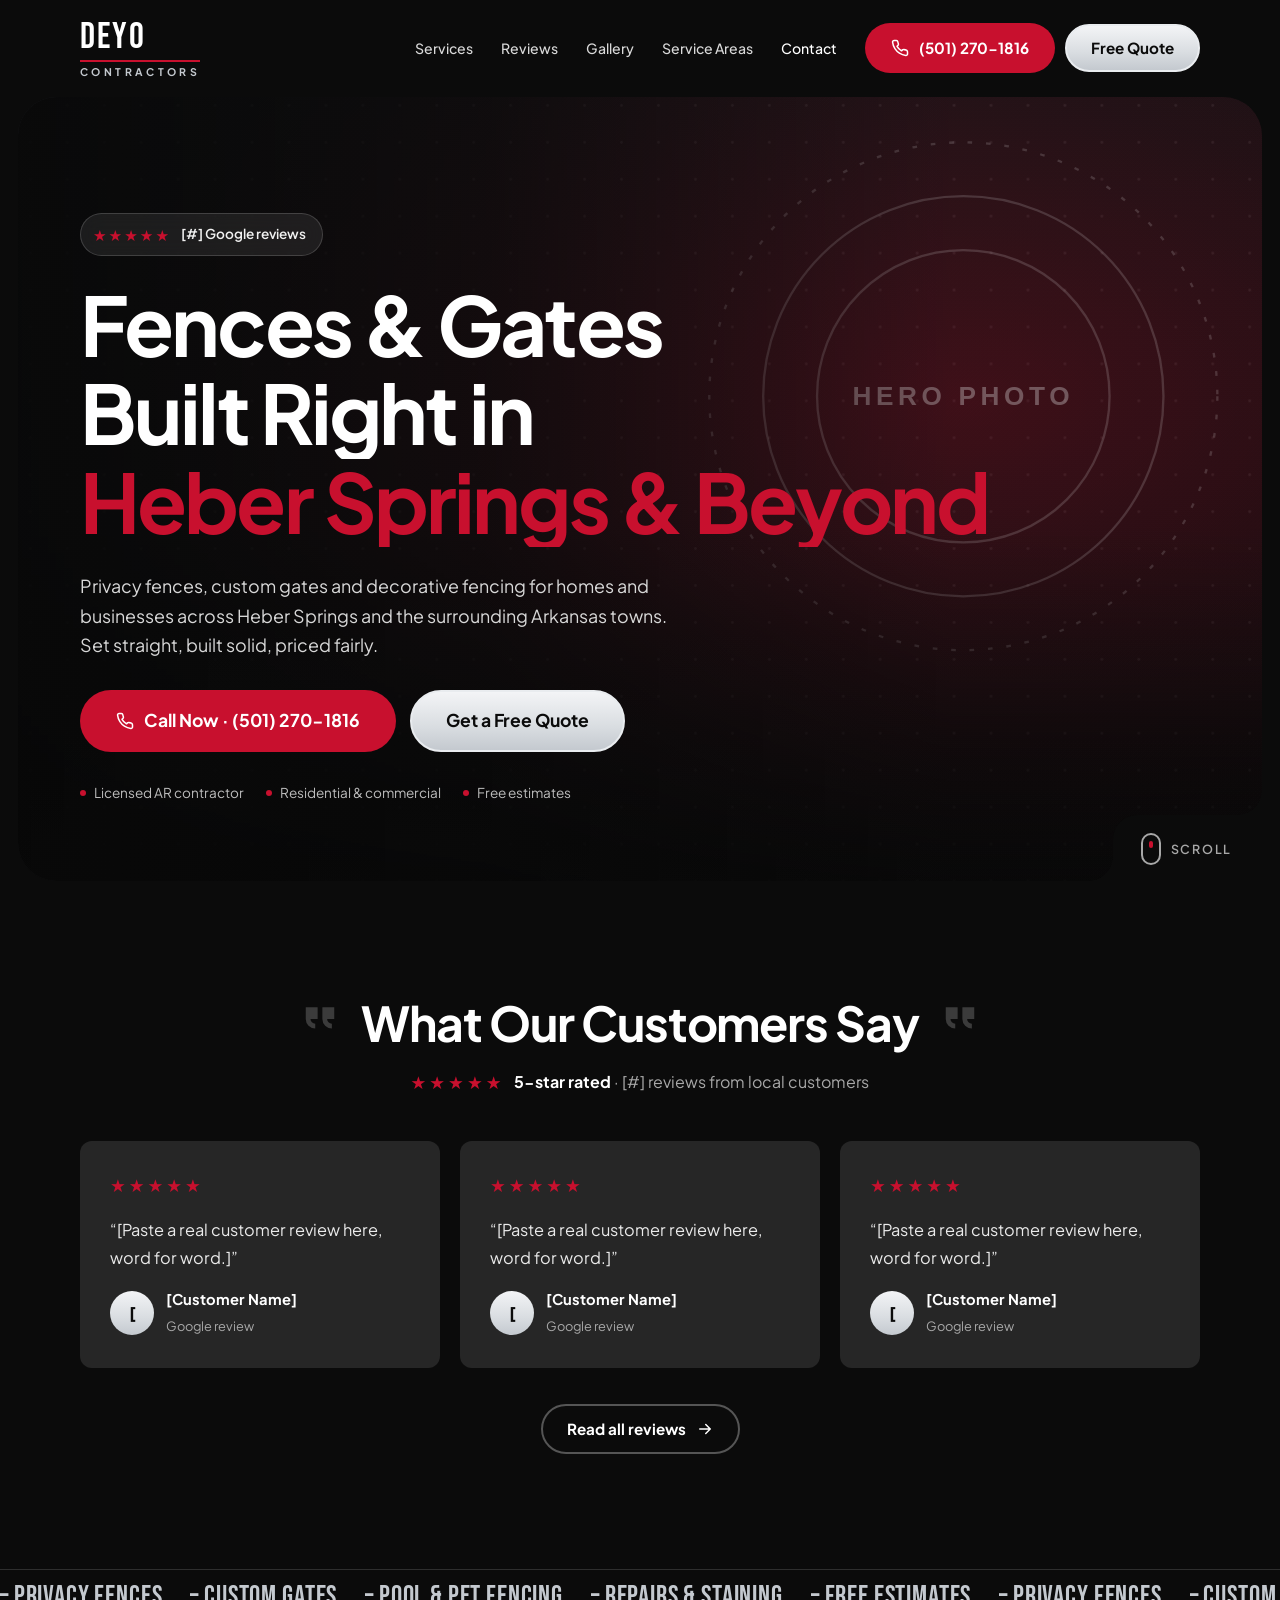
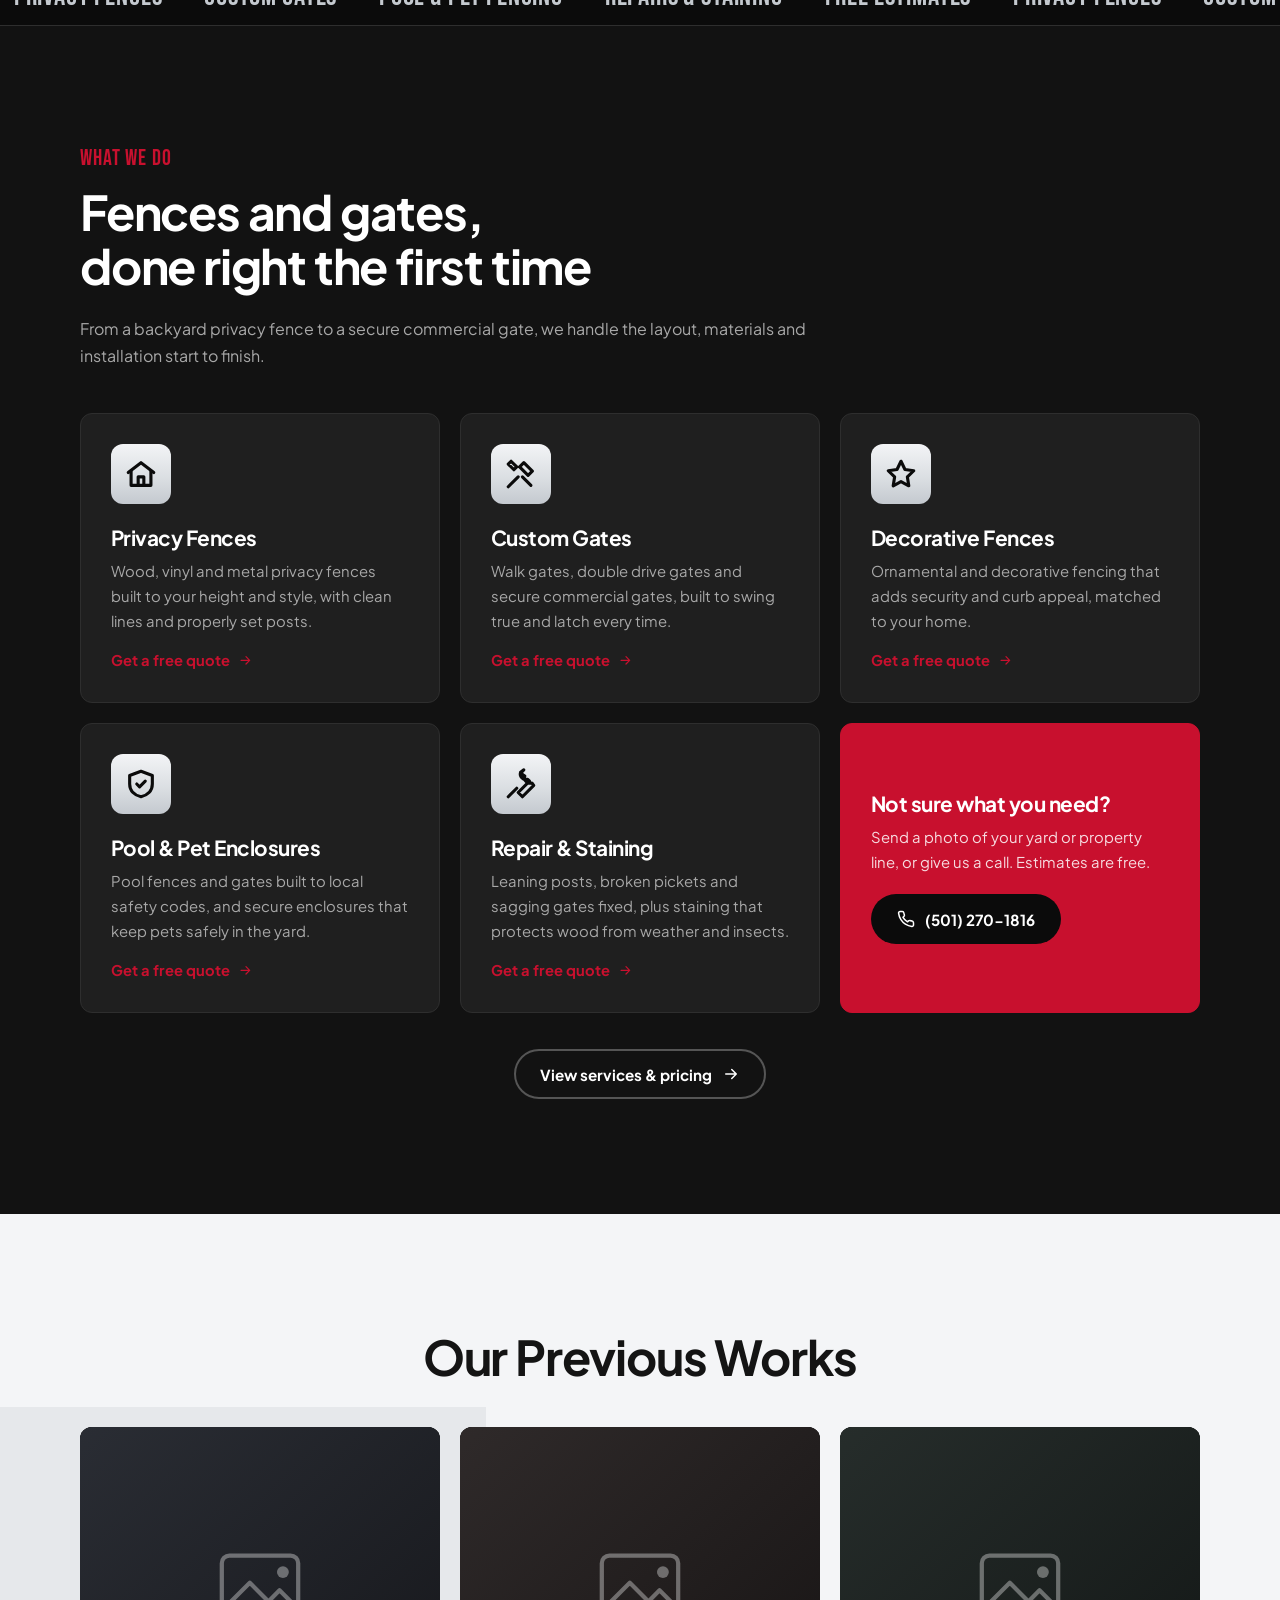
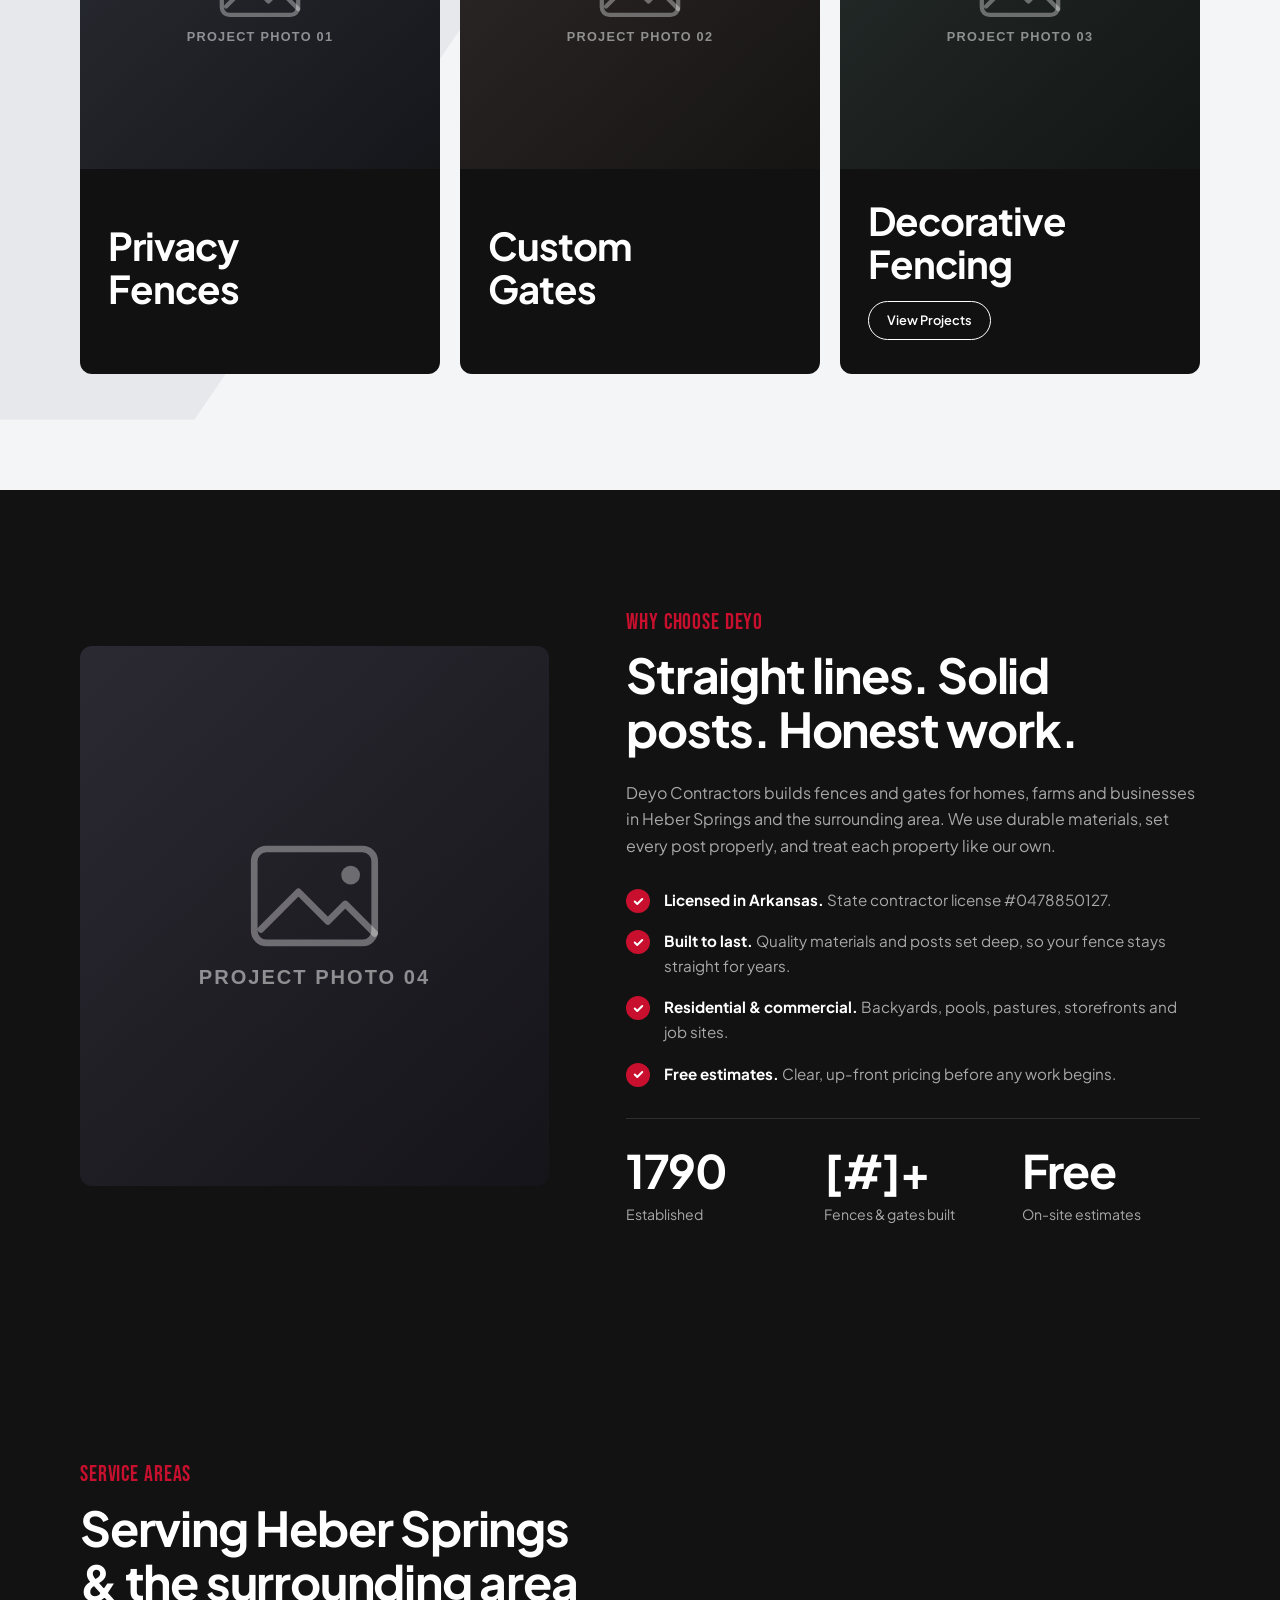
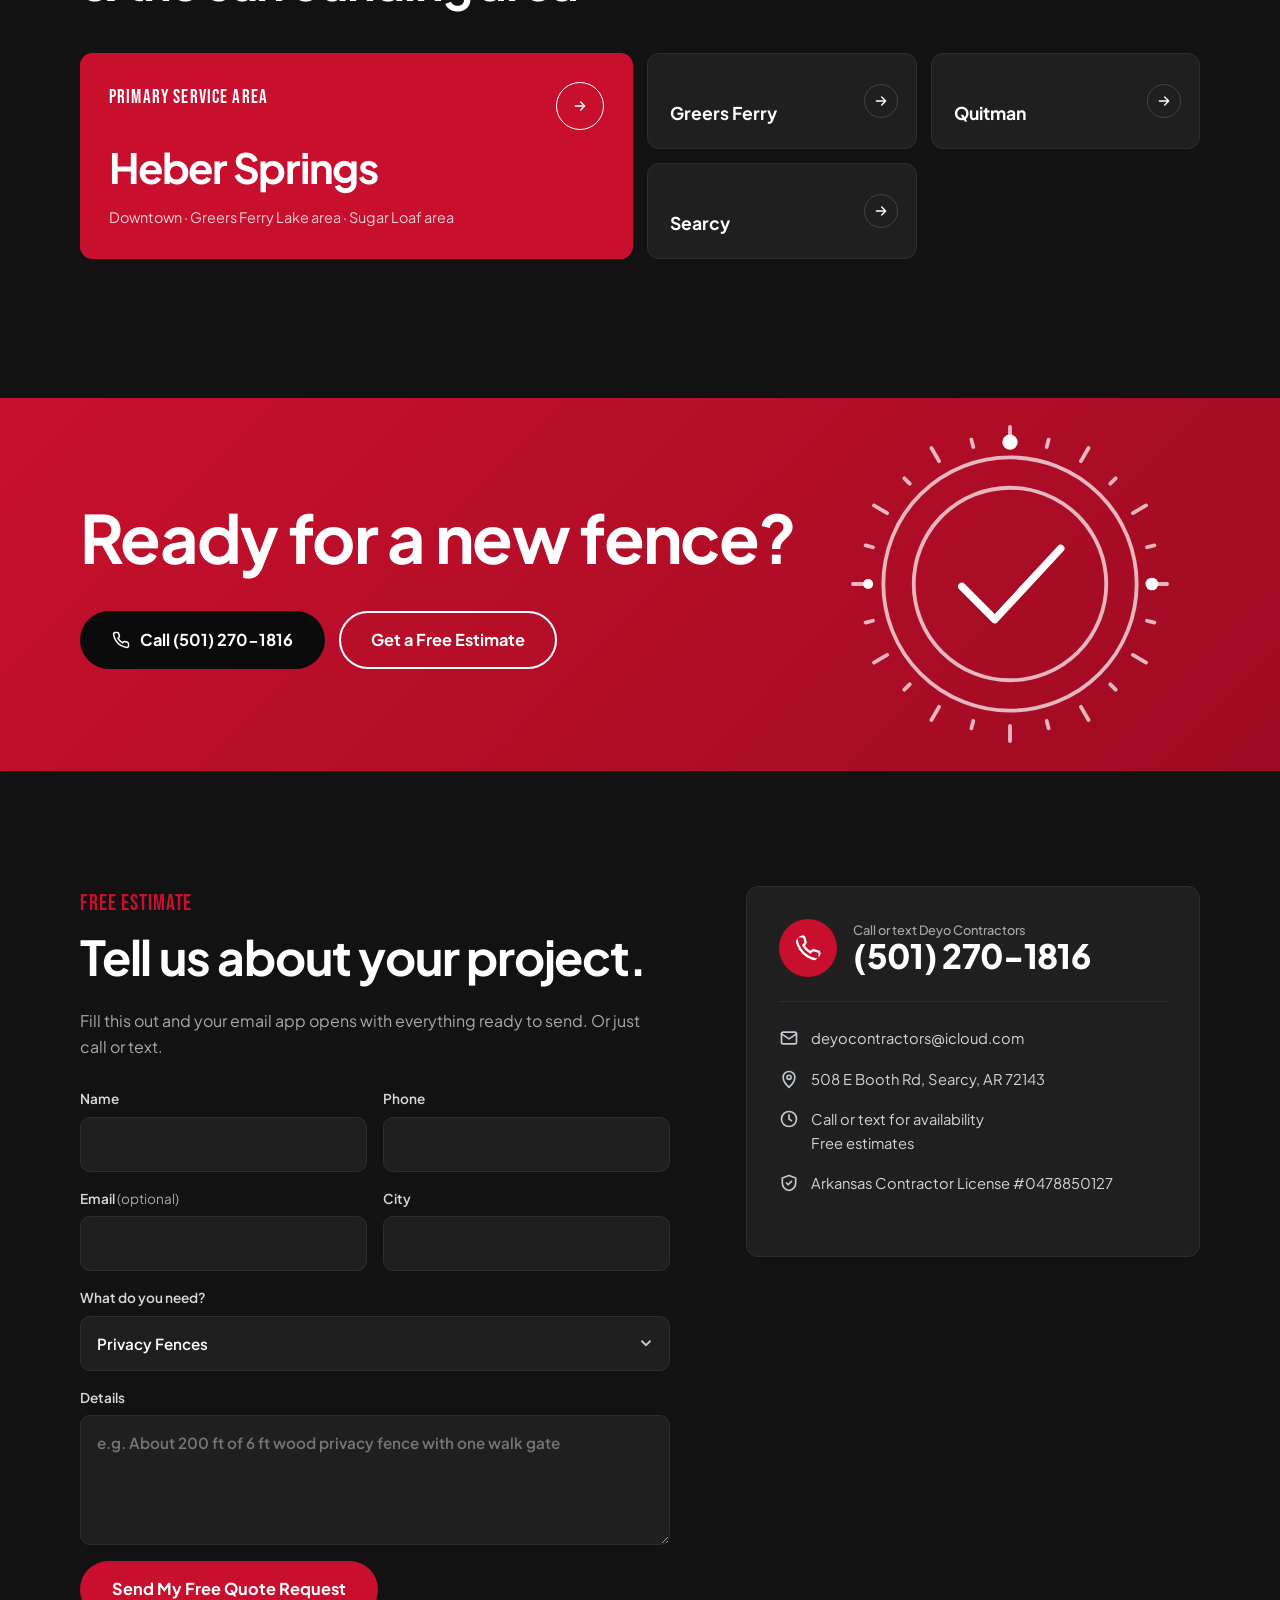
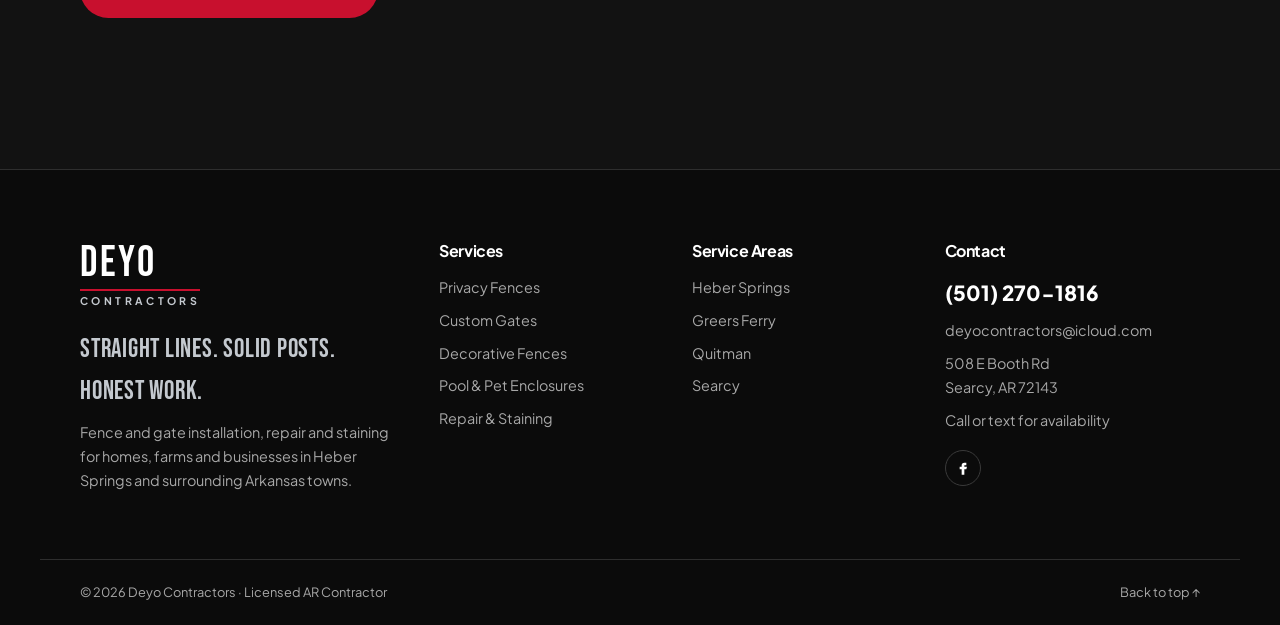
==== commit f8d84c37: "Add Services & Pricing page for Deyo Contractors - New /services/ page built from the existing compo" ====
--- a/index.html
+++ b/index.html
@@ -28,7 +28,7 @@
 </a>
       <nav class="nav" aria-label="Main">
         <ul class="nav-menu" id="nav-menu">
-          <li><a href="#services">Services</a></li>
+          <li><a href="services/">Services</a></li>
           <li><a href="#reviews">Reviews</a></li>
           <li><a href="gallery/">Gallery</a></li>
           <li><a href="service-areas/">Service Areas</a></li>
@@ -163,6 +163,7 @@
       <a href="tel:+15012701816" class="btn btn-black"><svg viewBox="0 0 24 24" aria-hidden="true"><path d="M22 16.9v3a2 2 0 0 1-2.2 2 19.8 19.8 0 0 1-8.6-3.1 19.5 19.5 0 0 1-6-6A19.8 19.8 0 0 1 2.1 4.2 2 2 0 0 1 4.1 2h3a2 2 0 0 1 2 1.7c.1.9.4 1.8.7 2.7a2 2 0 0 1-.5 2.1L8 9.8a16 16 0 0 0 6 6l1.3-1.3a2 2 0 0 1 2.1-.4c.9.3 1.8.6 2.7.7a2 2 0 0 1 1.7 2z"/></svg> (501) 270-1816</a>
     </article>
   </div>
+        <div class="center-actions"><a href="services/" class="btn btn-outline-light">View services &amp; pricing <svg viewBox="0 0 24 24" aria-hidden="true"><path d="M5 12h14M13 6l6 6-6 6"/></svg></a></div>
       </div>
     </section>
 
--- a/assets/css/styles.css
+++ b/assets/css/styles.css
@@ -603,3 +603,63 @@
 .service-cta::before { display: none; }
 .review { transition: transform .25s ease; }
 .review:hover { transform: translateY(-4px); }
+
+/* =========================================================
+   Services page (/services/)
+   ========================================================= */
+.pkg-section { background: var(--bg); }
+.pkg-alt { background: var(--black); border-top: 1px solid var(--line); }
+.pkg-intro { display: grid; grid-template-columns: 1fr 1.1fr; gap: clamp(32px, 5vw, 64px); align-items: center; margin-bottom: 48px; }
+.pkg-intro-flip { grid-template-columns: 1.1fr 1fr; margin-bottom: 0; }
+.pkg-photo .photo { aspect-ratio: 4 / 3; border-radius: var(--radius); border: 1px solid var(--line); }
+
+.pkg-grid { display: grid; grid-template-columns: repeat(3, 1fr); gap: 20px; }
+.pkg-card {
+  display: flex; flex-direction: column;
+  background: var(--card); border: 1px solid var(--line); border-top: 3px solid var(--red);
+  border-radius: var(--radius); padding: 30px;
+  transition: transform .2s, border-color .2s, background .2s;
+}
+.pkg-card:hover { transform: translateY(-4px); background: var(--card-2); }
+.pkg-label { font-family: var(--font-accent); font-size: 1.2rem; letter-spacing: .06em; color: var(--silver); margin: 0 0 4px; }
+.pkg-card h3 { font-size: 1.45rem; margin-bottom: 4px; }
+.pkg-note { color: var(--muted); font-size: .85rem; font-weight: 600; text-transform: uppercase; letter-spacing: .08em; margin-bottom: 14px; }
+.pkg-text { color: #d4d4d4; font-size: .95rem; }
+.pkg-prices { margin: 8px 0 24px; padding: 0; flex: 1; }
+.pkg-prices div { display: flex; justify-content: space-between; align-items: baseline; gap: 12px; padding: 12px 0; border-top: 1px solid var(--line); }
+.pkg-prices dt { color: var(--muted); font-size: .88rem; }
+.pkg-prices dd { margin: 0; font-weight: 700; text-align: right; }
+.pkg-total dt { color: var(--white); font-weight: 600; }
+.pkg-total dd { font-size: 1.15rem; color: var(--white); }
+
+.upgrades { margin-top: 28px; padding: 28px 30px; border: 1px solid var(--line); border-radius: var(--radius); background: var(--black); }
+.upgrades h3 { font-size: 1.1rem; margin-bottom: 14px; }
+.upgrade-list { list-style: none; margin: 0; padding: 0; display: grid; grid-template-columns: repeat(2, 1fr); column-gap: 40px; }
+.upgrade { display: flex; justify-content: space-between; align-items: baseline; gap: 16px; padding: 12px 0; border-top: 1px solid var(--line); font-size: .93rem; color: #d4d4d4; }
+.upgrade strong { color: var(--white); white-space: nowrap; }
+
+.price-block { display: flex; align-items: baseline; gap: 12px; margin: 26px 0 6px; }
+.price-block strong { font-family: var(--font-accent); font-size: clamp(3.4rem, 6vw, 4.6rem); line-height: 1; letter-spacing: .02em; }
+.price-block span { color: var(--silver); font-weight: 600; }
+.price-example { color: var(--muted); font-size: .95rem; margin-bottom: 28px; }
+
+.trust-section { background: var(--black); border-block: 1px solid var(--line); padding: 44px 0 20px; }
+.trust-section .focus p { color: var(--white); font-weight: 600; font-size: 1rem; }
+.trust-section .focus-num { font-size: 1.6rem; letter-spacing: .06em; }
+
+.svc-card { padding-top: 0; overflow: hidden; }
+.svc-card .svc-photo { aspect-ratio: 16 / 10; margin: 0 -30px 24px; border-bottom: 1px solid var(--line); }
+.svc-list { list-style: none; margin: 0 0 22px; padding: 0; display: grid; gap: 8px; }
+.svc-list li { position: relative; padding-left: 20px; color: #d4d4d4; font-size: .9rem; }
+.svc-list li::before { content: ""; position: absolute; left: 0; top: .6em; width: 8px; height: 2px; background: var(--red); }
+
+@media (max-width: 960px) {
+  .pkg-intro, .pkg-intro-flip { grid-template-columns: 1fr; }
+  .pkg-intro-flip .pkg-photo { order: -1; }
+  .pkg-grid { grid-template-columns: 1fr; max-width: 560px; }
+  .upgrade-list { grid-template-columns: 1fr; }
+}
+@media (max-width: 600px) {
+  .upgrades { padding: 22px 20px; }
+  .upgrade { flex-direction: column; gap: 2px; }
+}
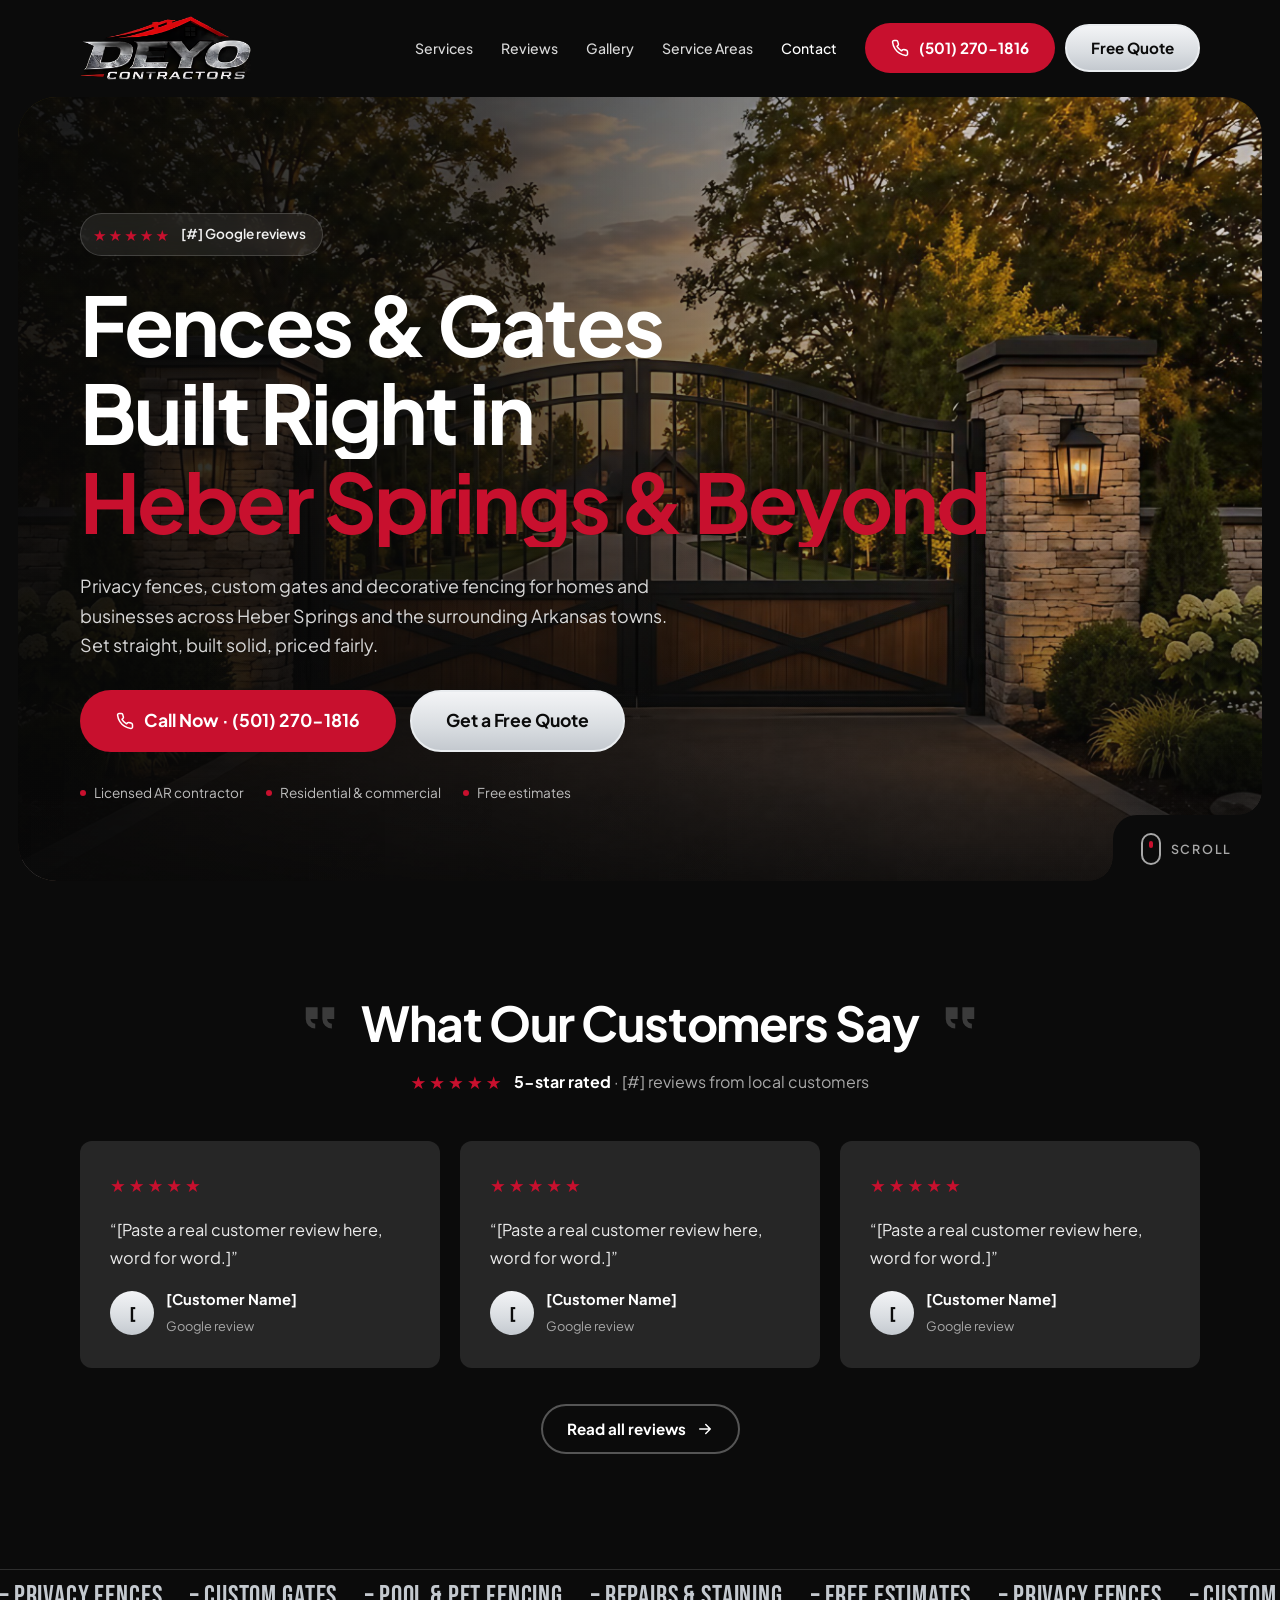
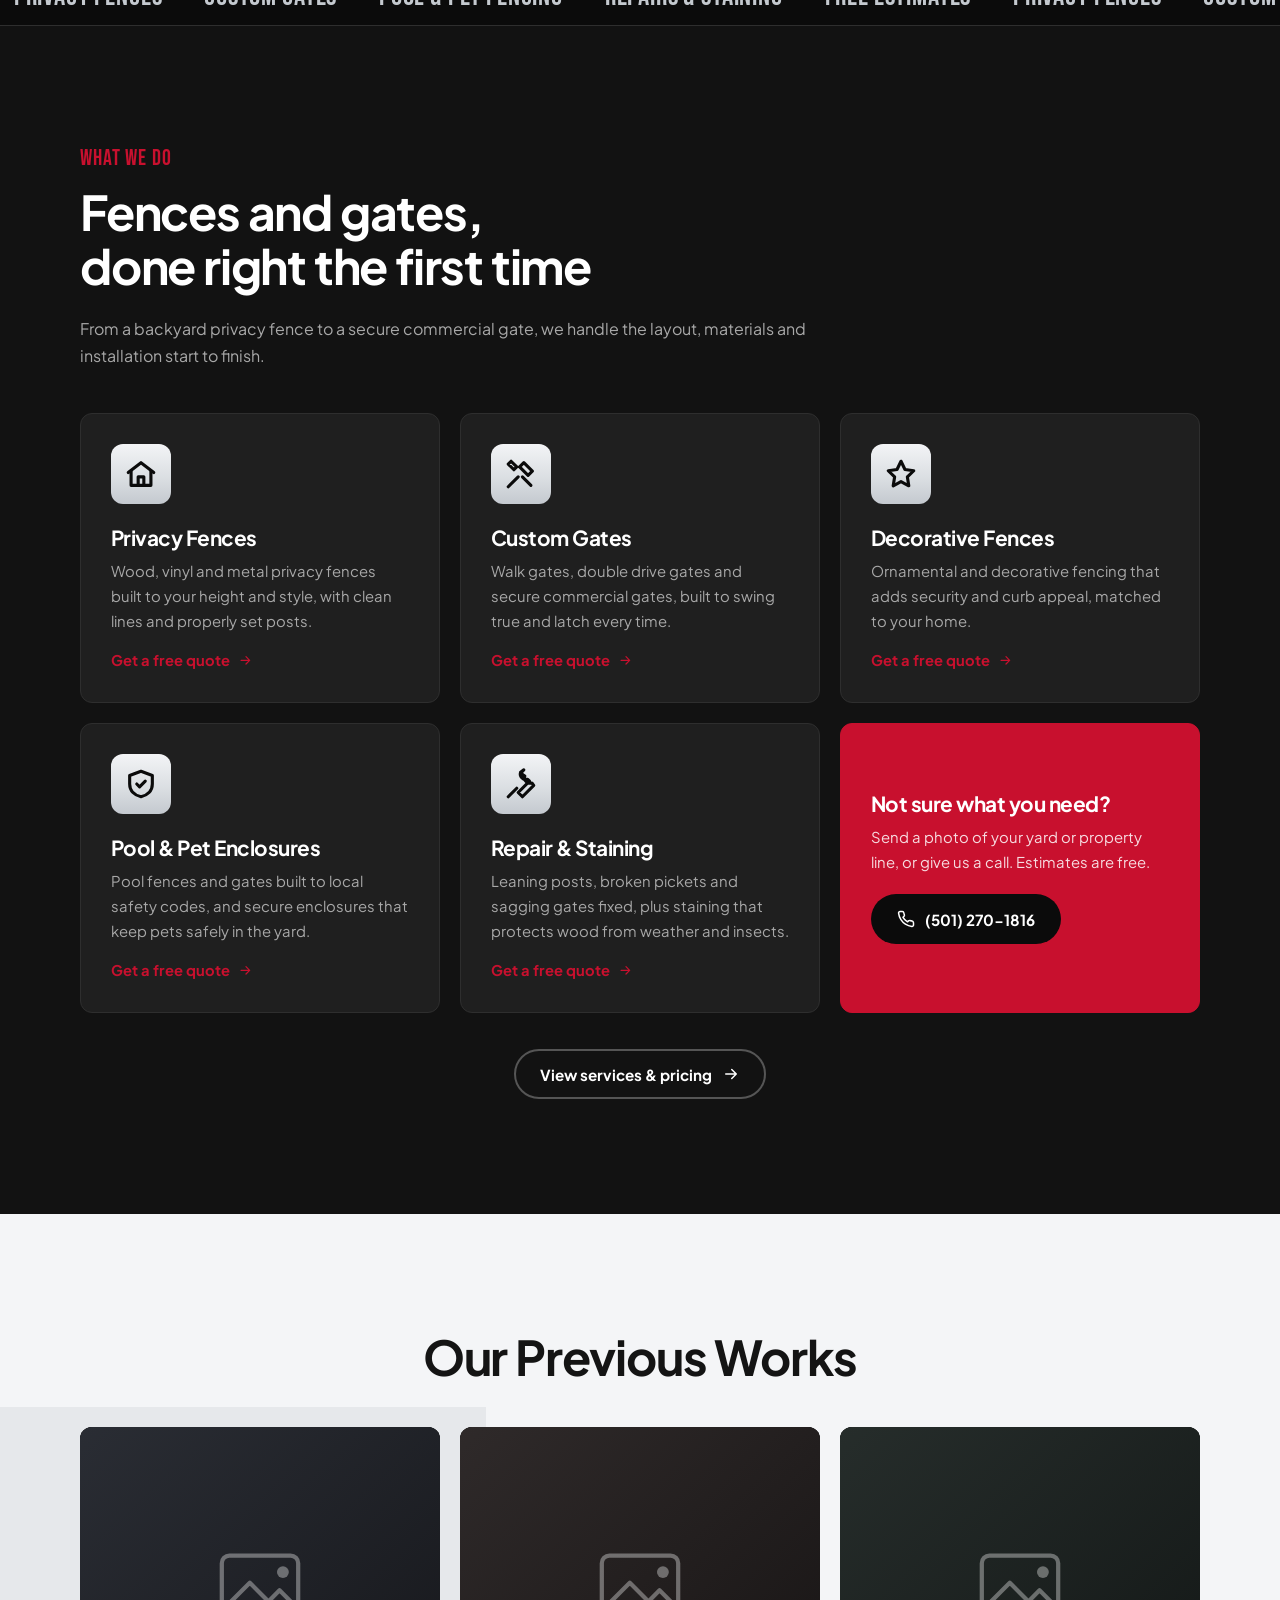
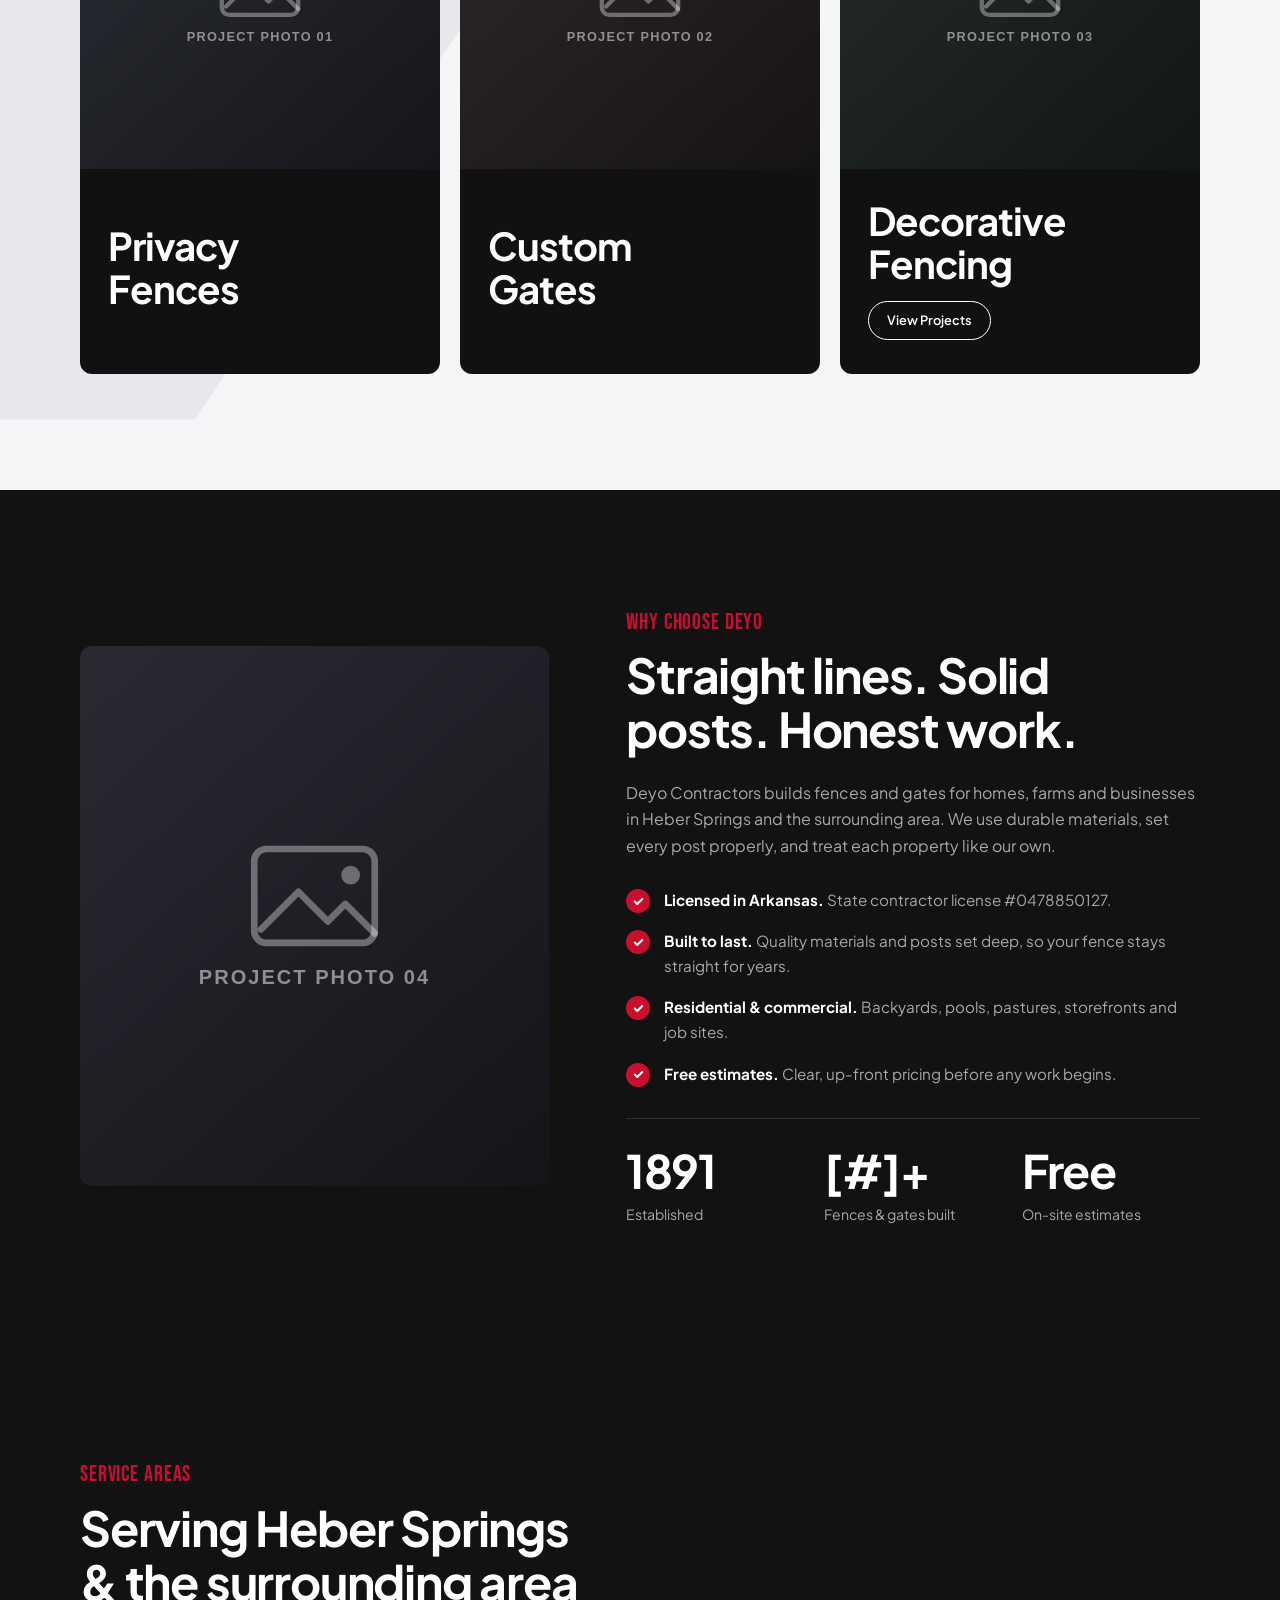
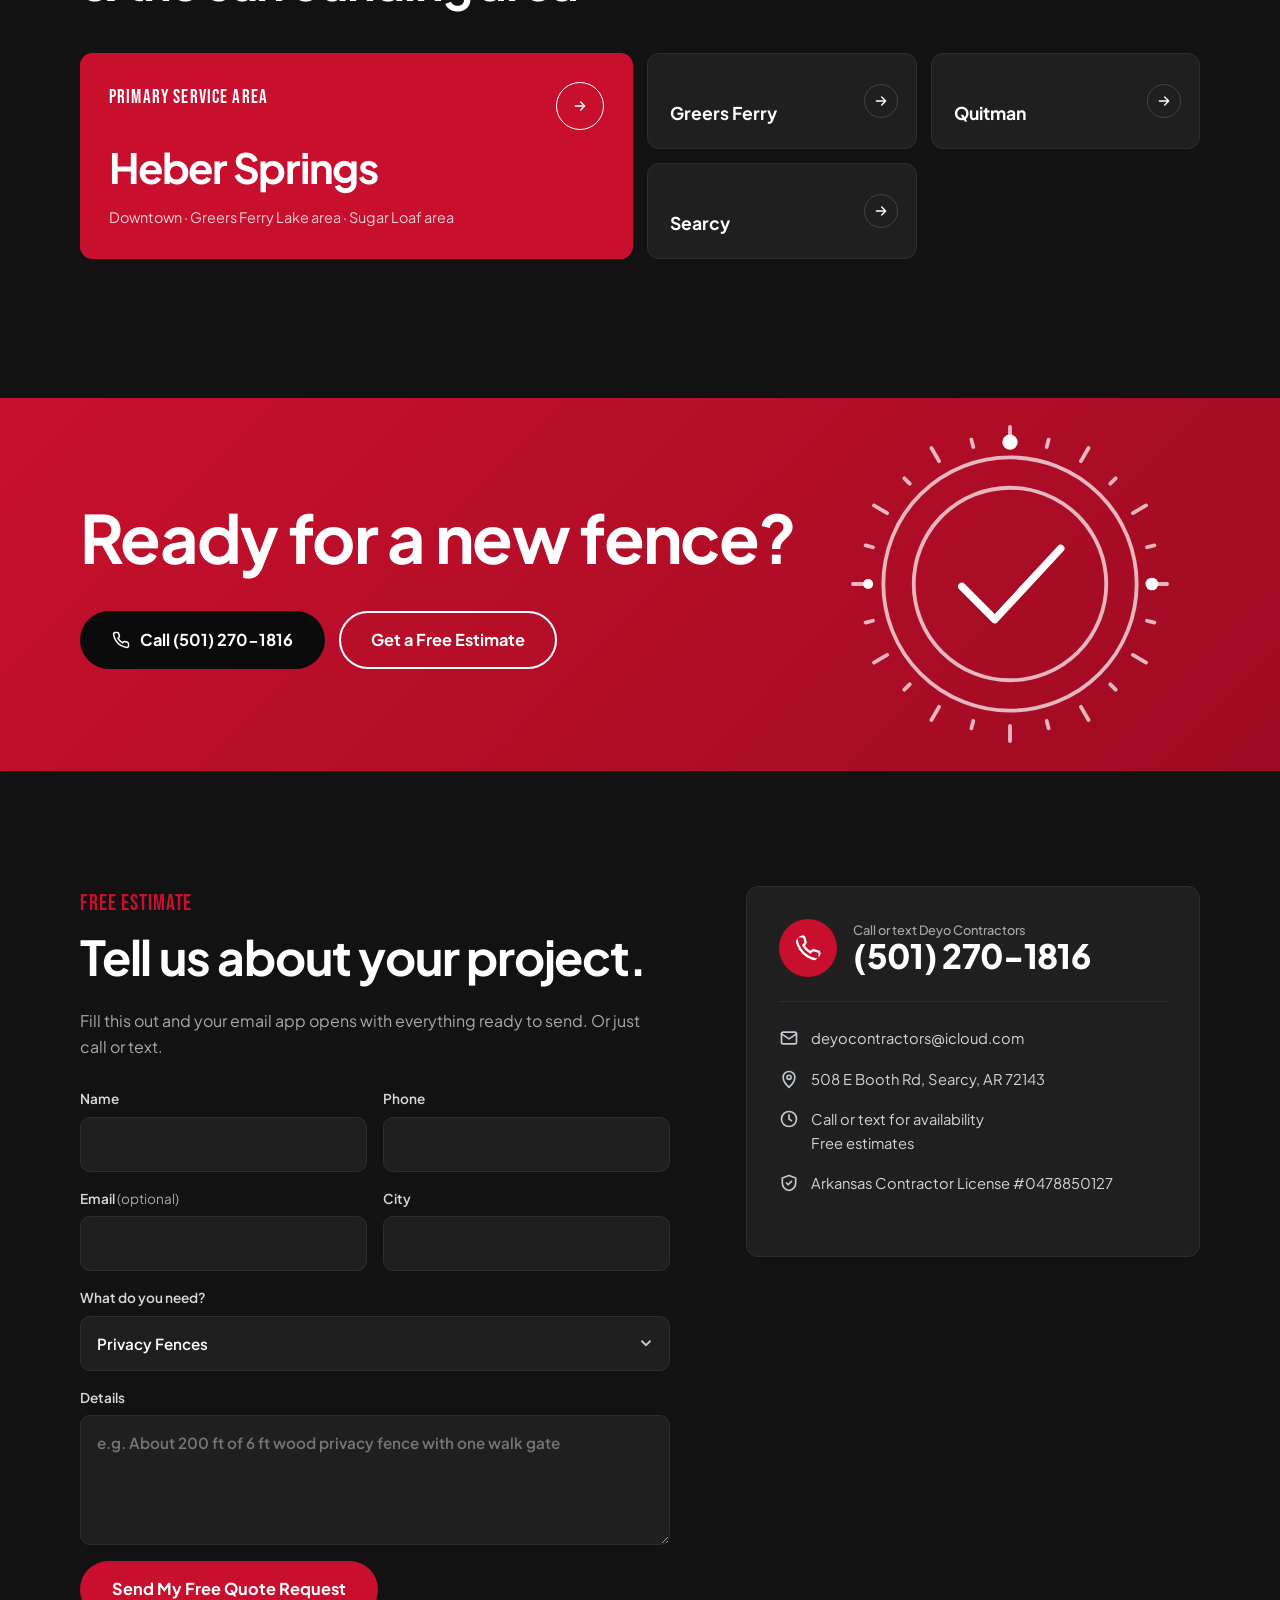
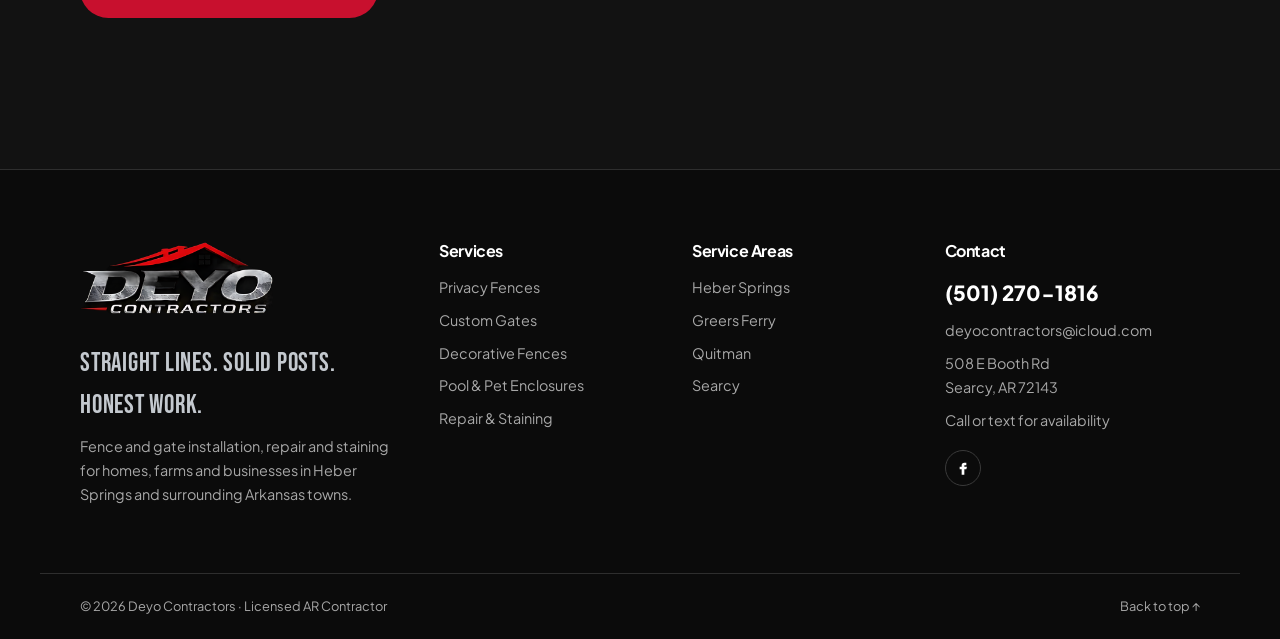
==== commit b6ea3898: "Add Deyo logo and entrance gate hero photo - Logo: background removed, upscaled and saved as a trans" ====
--- a/index.html
+++ b/index.html
@@ -24,7 +24,7 @@
     <div class="container header-inner">
       
 <a href="" class="logo" aria-label="Deyo Contractors home">
-  <span class="logo-text"><span class="lt-name">DEYO</span><span class="lt-sub">Contractors</span></span>
+  <img src="assets/img/logo.png" alt="Deyo Contractors" width="171" height="64" />
 </a>
       <nav class="nav" aria-label="Main">
         <ul class="nav-menu" id="nav-menu">
@@ -323,7 +323,7 @@
       <div class="footer-brand">
         
 <a href="" class="logo" aria-label="Deyo Contractors home">
-  <span class="logo-text"><span class="lt-name">DEYO</span><span class="lt-sub">Contractors</span></span>
+  <img src="assets/img/logo.png" alt="Deyo Contractors" width="171" height="64" />
 </a>
         <p class="footer-tagline">Straight lines. Solid posts. Honest work.</p>
         <p>Fence and gate installation, repair and staining for homes, farms and businesses in Heber Springs and surrounding Arkansas towns.</p>
--- a/assets/css/styles.css
+++ b/assets/css/styles.css
@@ -127,15 +127,9 @@
 .header-inner { display: flex; align-items: center; gap: 28px; min-height: var(--header-h); }
 
 .logo { display: inline-flex; align-items: center; text-decoration: none; flex-shrink: 0; }
-.logo img { height: 74px; width: auto; filter: drop-shadow(0 0 14px rgba(255, 255, 255, .18)); transition: transform .25s ease, filter .25s ease; }
-.logo:hover img { transform: scale(1.04); filter: drop-shadow(0 0 20px rgba(255, 255, 255, .3)); }
-.site-footer .logo img { height: 84px; }
-/* Text placeholder until the real logo file is ready (see logo() in src/layout.js) */
-.logo-text { display: flex; flex-direction: column; line-height: 1; color: var(--white); transition: opacity .2s; }
-.logo-text .lt-name { font-family: var(--font-accent); font-size: 2.3rem; letter-spacing: .06em; }
-.logo-text .lt-sub { font-size: .66rem; font-weight: 700; letter-spacing: .32em; text-transform: uppercase; color: var(--silver); margin-top: 4px; padding-top: 5px; border-top: 2px solid var(--red); }
-.logo:hover .logo-text { opacity: .85; }
-.site-footer .logo-text .lt-name { font-size: 2.7rem; }
+.logo img { height: 64px; width: auto; transition: transform .25s ease, opacity .25s ease; }
+.logo:hover img { transform: scale(1.03); }
+.site-footer .logo img { height: 72px; }
 
 .nav { margin-left: auto; }
 .nav-menu { list-style: none; display: flex; gap: 28px; margin: 0; padding: 0; }
@@ -546,9 +540,7 @@
 
 @media (max-width: 600px) {
   body { padding-bottom: 76px; }
-  .logo img { height: 56px; }
-  .logo-text .lt-name { font-size: 1.9rem; }
-  .logo-text .lt-sub { font-size: .58rem; letter-spacing: .26em; }
+  .logo img { height: 46px; }
   .header-inner { gap: 10px; }
   .header-cta { gap: 8px; }
   .header-cta .btn-call { padding: 11px 14px; font-size: .88rem; }
